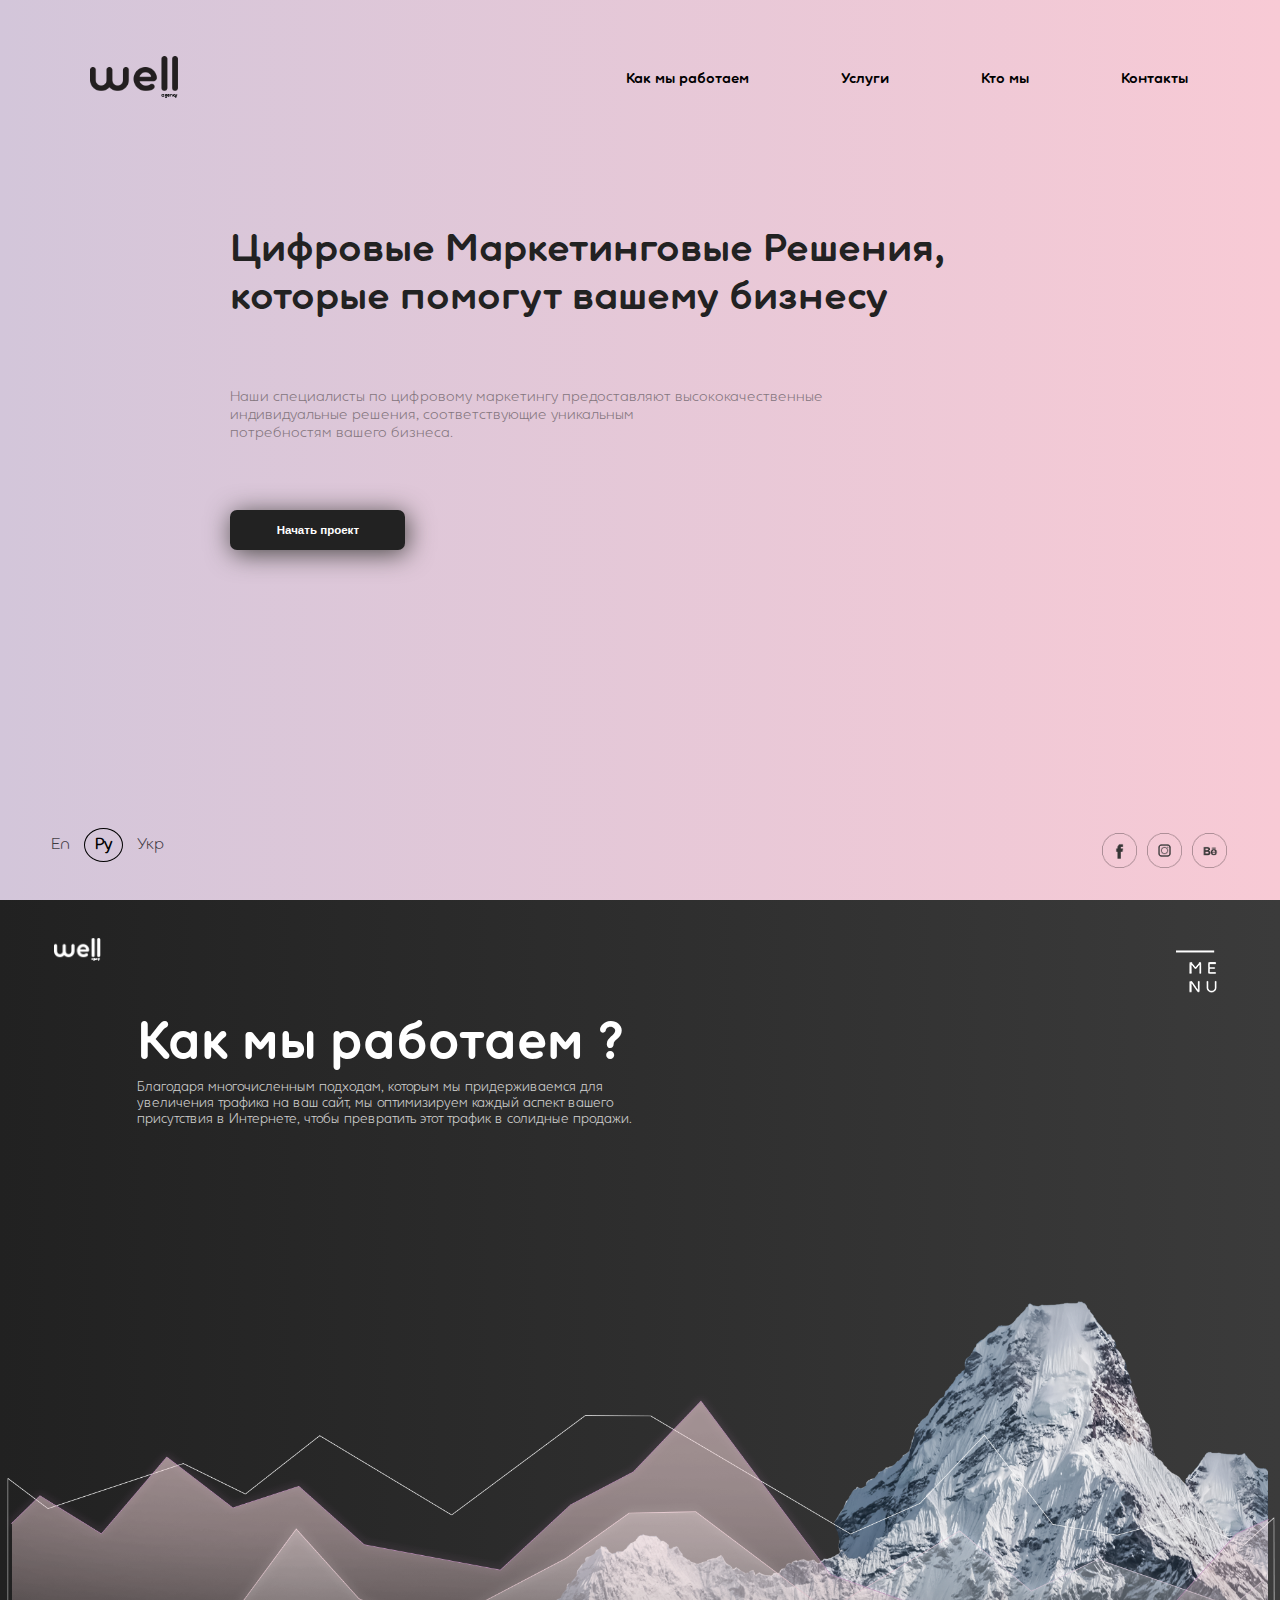
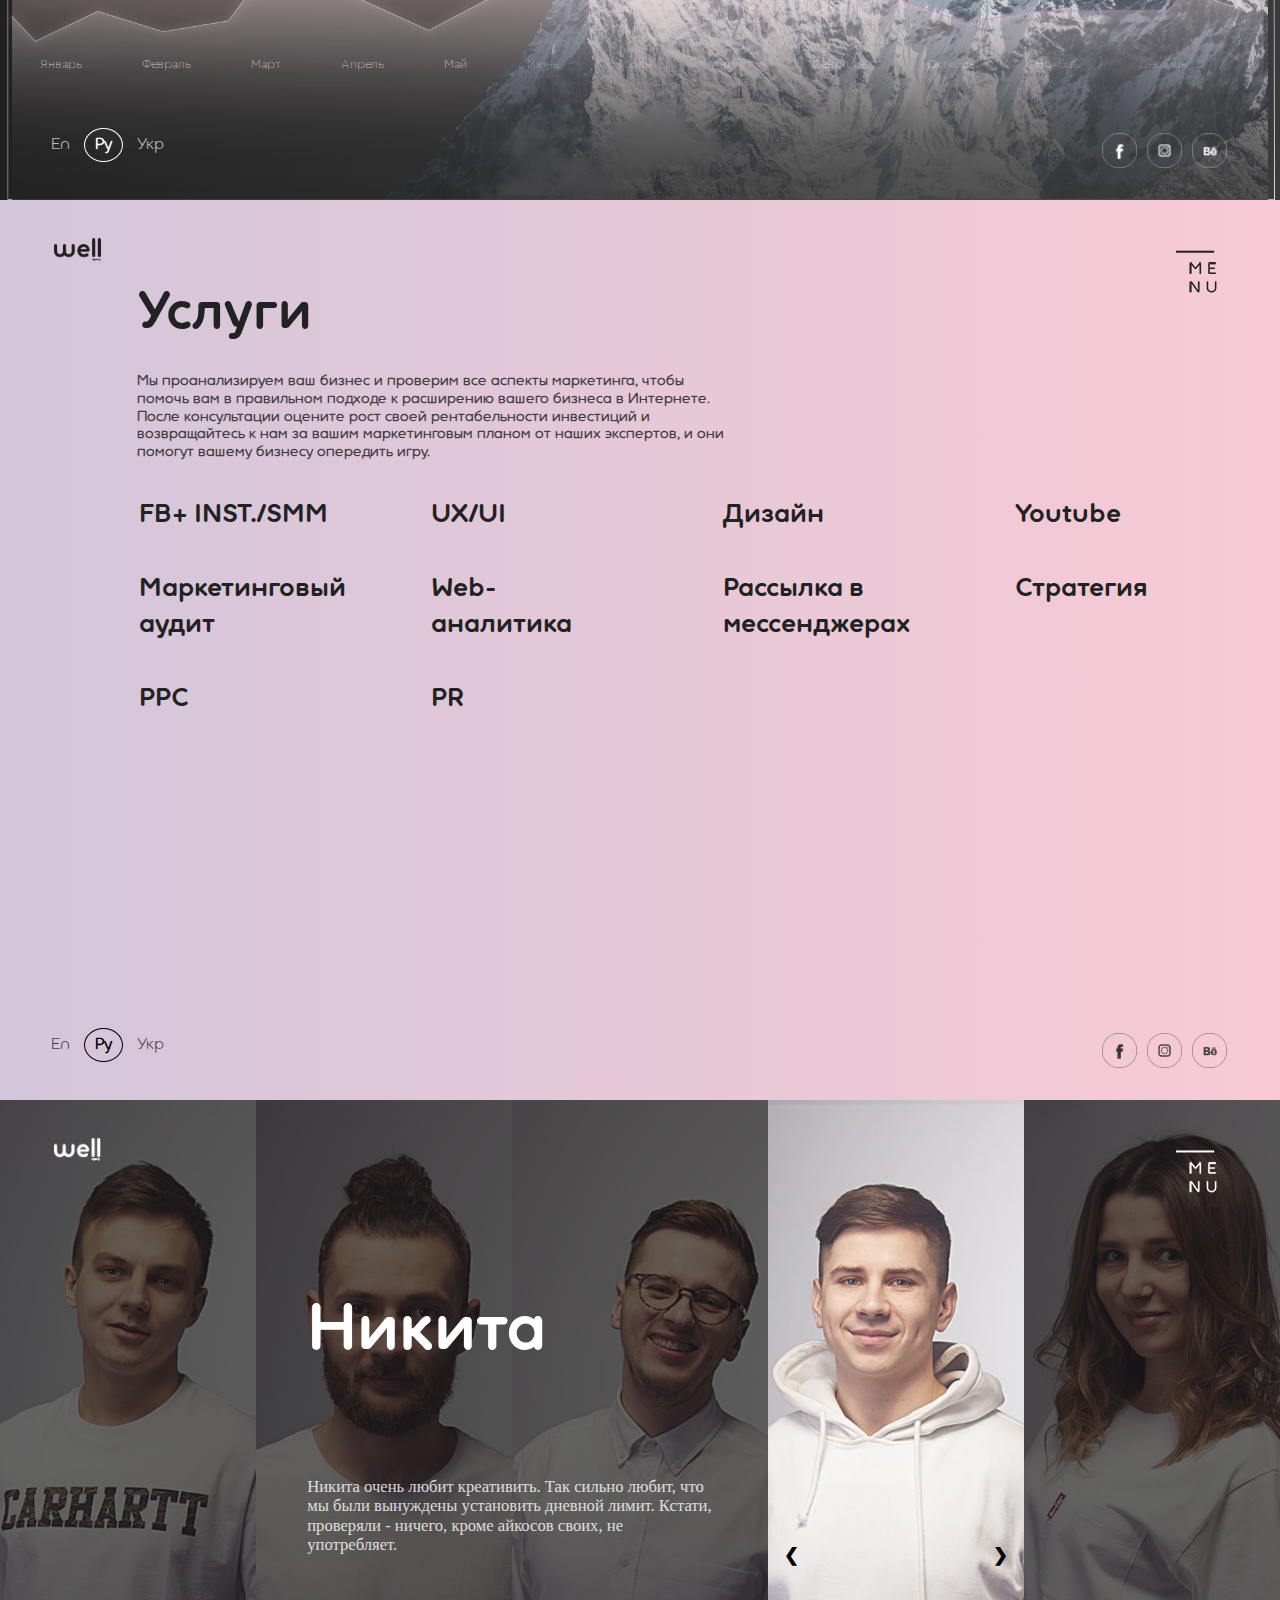
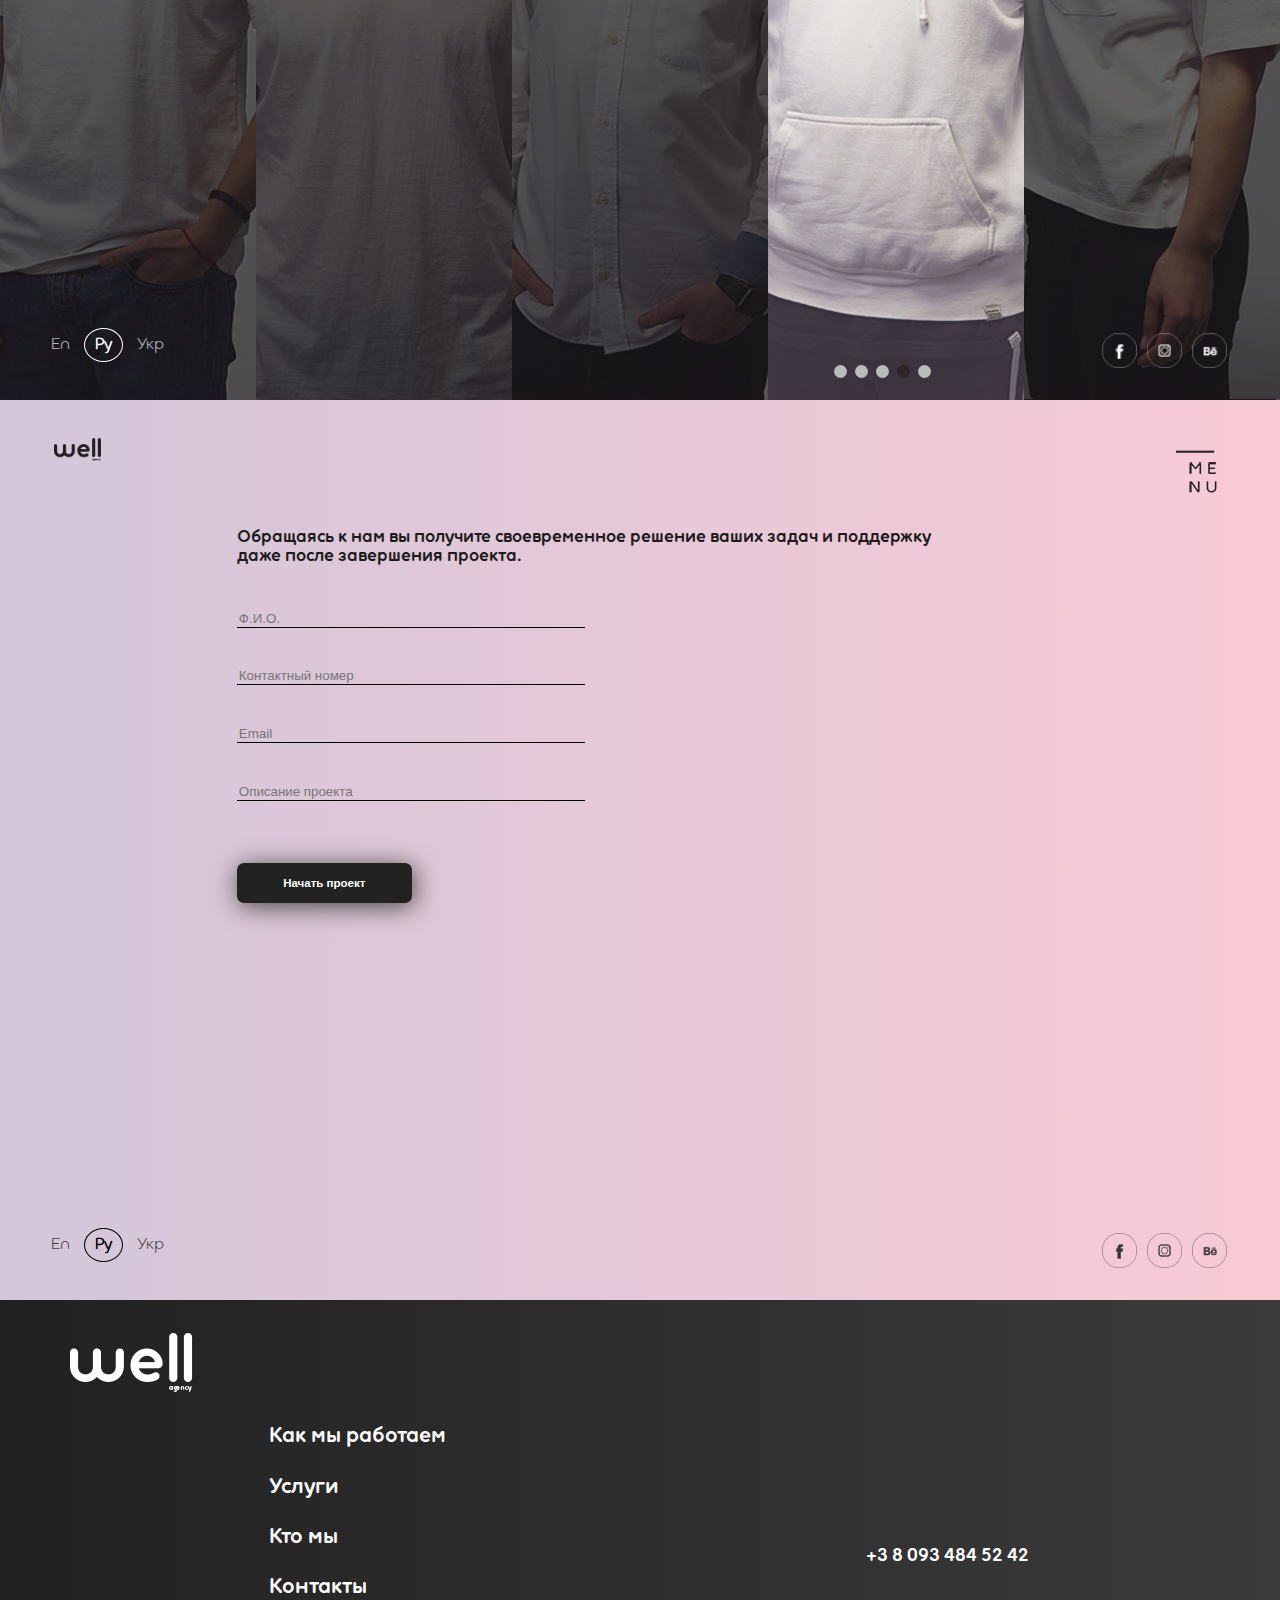
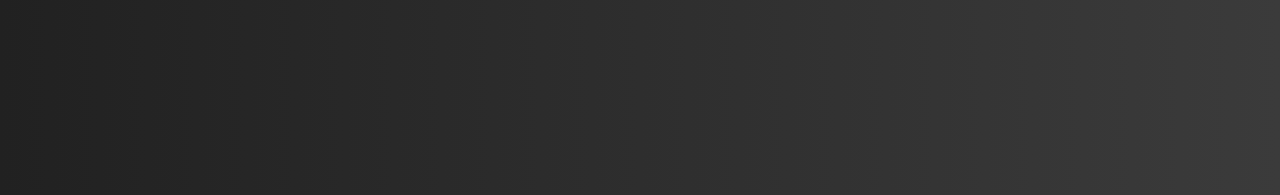
==== index.html @ 847a55a5 "mob version 480 px is done" ====
<!DOCTYPE html>
<html lang="en" dir="ltr">
  <head>
      
    <script src="https://ajax.googleapis.com/ajax/libs/jquery/3.3.1/jquery.min.js"></script>
    <meta name="viewport" content="minimal-ui, width=device-width, initial-scale=1.0, maximum-scale=1.0, user-scalable=no">
    <!-- <meta name="viewport" content="width=device-width,initial-scale=1.0"> -->
    <!-- <link rel="stylesheet" href="test.css" media=""> -->
    <link rel="stylesheet" href="styles/UltimaPro-Bold.otf">
    <link rel="stylesheet" href="style.css">
    <link rel="stylesheet" href="dist/css/swiper.css">
    <link rel="stylesheet" href="dist/css/swiper.min.css">
    <meta charset="utf-8">
    <title></title>
  </head>
  <body>
    <div id="Page_1">
      <header>
        <img class="logo" src="files/WellAgencyLogo.png" alt="">
        <img class="menu_icon" src="files/Page3/Menu_icon.png" alt="">
        <div class="menu">
          <ul>
            <li id="menu_contacts"><a href="#Page_5">Контакты</a></li>
            <li id="menu_whoWe"><a href="#Page_4">Кто мы</a></li>
            <li id="menu_services"><a href="#Page_3">Услуги</a></li>
            <li id="menu_howWeWork"><a href="#Page_2">Как мы работаем</a></li>
          </ul>
        </div>
      </header>
      <article class="landing_text">
        <!-- <img src="files/WellBackground.png" alt=""> -->
        <h1>Цифровые Маркетинговые Решения, которые помогут вашему бизнесу</h1>
        <p>
          Наши специалисты по цифровому маркетингу предоставляют
        высококачественные индивидуальные решения, соответствующие
        уникальным <br>потребностям вашего бизнеса.
        </p>
      <button class="startProject" type="button" name="startProject">Начать проект</button>
      </article>
      <div class="languages">
        <div id="choose_lang"></div>
        <span class="language" id="english">En</span>
        <span class="language" id="russian">Ру</span>
        <span class="language" id="ukrainian">Укр</span>
      </div>
      <div class="social_media">
        <a href="https://www.facebook.com/WellAgency-310455106209892/?modal=admin_todo_tour" target="_blank"><img id="facebook" src="files/facebook.png" alt=""></a>
        <a href="https://www.instagram.com/well.agnc/" target="_blank"><img id="instagram" src="files/instagram.png" alt=""></a>
        <a href="https://twitter.com/wellagency2?lang=ru" target="_blank"><img id="be" src="files/be.png" alt=""></a>        
      </div>
      <!-- <img class="Background" src="files/WellBackground1.png" alt=""> -->
      <img id="mob-bg" src="files/everest.png" alt="">
    </div>


    <div id="Page_2">
      <div class="">
        <img class="logo" src="files/Page2/WellAgencyLogoWhite.png" alt="">
        <img class="menu_icon" src="files/Page2/Menu_icon.png" alt="">
      </div>
      <article class="HowWeWork">
        <h1>Как мы работаем ?</h1>
        <p>
          Благодаря многочисленным подходам, которым мы придерживаемся для
          увеличения трафика на ваш сайт, мы оптимизируем каждый аспект
          вашего присутствия в Интернете, чтобы  превратить этот трафик в
          солидные продажи.
        </p>
      </article>
      <ul id="month">
        <li><a href="#">Январь</a></li>
        <li><a href="#">Февраль</a></li>
        <li><a href="#">Март</a></li>
        <li><a href="#">Апрель</a></li>
        <li><a href="#">Май</a></li>
        <li><a href="#">Июнь</a></li>
        <li><a href="#">Июль</a></li>
        <li><a href="#">Август</a></li>
        <li><a href="#">Сентябрь</a></li>
        <li><a href="#">Октябрь</a></li>
        <li><a href="#">Ноябрь</a></li>
        <li><a href="#">Декабрь</a></li>
      </ul>
      <div class="languages">
        <div id="choose_lang"></div>
        <span class="language" id="english">En</span>
        <span class="language" id="russian">Ру</span>
        <span class="language" id="ukrainian">Укр</span>
      </div>
      <div class="social_media">
          <a href="https://www.facebook.com/WellAgency-310455106209892/?modal=admin_todo_tour" target="_blank"><img id="facebook" src="files/Page2/facebookWhite.png" alt=""></a>
          <a href="https://www.instagram.com/well.agnc/" target="_blank"><img id="instagram" src="files/Page2/instagramWhite.png" alt=""></a>
          <a href="https://twitter.com/wellagency2?lang=ru" target="_blank"><img id="be" src="files/Page2/beWhite.png" alt=""></a>        
      </div>
      <img id="bg-second-page" src="files/Page2/Wawe1.png" alt="">
      <div id="mob-bg-second-page">
        <img id="mob-bg-second-page-1" src="files/Page2/graphicWave.png" alt="">
        <img id="mob-bg-second-page-2" src="files/Page2/waveWOgraphic.png" alt="">
      </div>
    </div>


    <div id="Page_3">
      <div class="imags">
        <img class="logo" src="files/WellAgencyLogo.png" alt="">
        <img class="menu_icon" src="files/Page3/Menu_icon.png" alt="">
      </div>
      <article class="service">
        <h1>Услуги</h1>
        <p>
          Мы проанализируем ваш бизнес и проверим все аспекты маркетинга,
          чтобы помочь вам в правильном подходе к расширению вашего бизнеса
          в Интернете. После консультации оцените рост своей рентабельности
          инвестиций и возвращайтесь к нам за вашим маркетинговым планом от
          наших экспертов, и они помогут вашему бизнесу опередить игру.
        </p>
      </article>
      <div class="service_item">
        <ul>
          <li><a href="#">FB+ INST./SMM</a></li>
          <li><a href="#">UX/UI</a></li>
          <li><a href="#">Дизайн</a></li>
          <li><a href="#">Youtube</a></li>
          <li><a href="#">Маркетинговый аудит</a></li>
          <li><a href="#">Web-аналитика</a></li>
          <li><a href="#">Рассылка в мессенджерах</a></li>
          <li><a href="#">Стратегия</a></li>
          <li><a href="#">PPC</a></li>
          <li><a href="#">PR</a></li>
        </ul>
      </div>

      <!-- Slider main container -->
<div class="swiper-container">
    <!-- Additional required wrapper -->
    <div class="swiper-wrapper">
        <!-- Slides -->
        <!-- <h1>Услуги</h1> -->
        <div class="swiper-slide">
          <p>
            Мы проанализируем ваш бизнес и проверим все аспекты маркетинга,
            чтобы помочь вам в правильном подходе к расширению вашего бизнеса
            в Интернете. После консультации оцените рост своей рентабельности
            инвестиций и возвращайтесь к нам за вашим маркетинговым планом от
            наших экспертов, и они помогут вашему бизнесу опередить игру.
          </p>
        </div>
        <div class="swiper-slide">
            <ul class="mob-service-item">
              <li><a href="#">FB+ INST./SMM</a></li>
              <li><a href="#">UX/UI</a></li>
              <li><a href="#">Дизайн</a></li>
              <li><a href="#">Youtube</a></li>
              <li><a href="#">Маркетинговый аудит</a></li>
              <li><a href="#">Web-аналитика</a></li>
              <li><a href="#">Рассылка в мессенджерах</a></li>
              <li><a href="#">Стратегия</a></li>
              <li><a href="#">PPC</a></li>
              <li><a href="#">PR</a></li>
            </ul>
        </div>
        
    </div>
   

    <!-- If we need navigation buttons -->
    <div class="swiper-button-prev"></div>
    <div class="swiper-button-next"></div>

    <!-- If we need scrollbar -->
    <!-- <div class="swiper-scrollbar"></div> -->
     <!-- If we need pagination -->
     <!-- <div class="swiper-pagination"></div> -->
  </div>
  
      <div class="languages">
        <div id="choose_lang"></div>
        <span class="language" id="english">En</span>
        <span class="language" id="russian">Ру</span>
        <span class="language" id="ukrainian">Укр</span>
      </div>
      <div class="social_media">
        <a href="https://www.facebook.com/WellAgency-310455106209892/?modal=admin_todo_tour" target="_blank"><img id="facebook" src="files/facebook.png" alt=""></a>
        <a href="https://www.instagram.com/well.agnc/" target="_blank"><img id="instagram" src="files/instagram.png" alt=""></a>
        <a href="https://twitter.com/wellagency2?lang=ru" target="_blank"><img id="be" src="files/be.png" alt=""></a>        
      </div>
    </div>


    <div id="Page_4">

      <img class="logo" src="files/Page2/WellAgencyLogoWhite.png" alt="">
      <img class="menu_icon" src="files/Page2/Menu_icon.png" alt="">

    <section class="fr-trust-wrapper">
      <div class="images">
          <img src="files/Page4/1.jpg" alt="1" id = "pics" class="fr-trust-element">
          <img src="files/Page4/2.jpg" alt="2" class="fr-trust-element">
          <img src="files/Page4/3.jpg" alt="3" class="fr-trust-element">
          <img src="files/Page4/4.jpg" alt="4" class="fr-trust-element">
          <img src="files/Page4/5.jpg" alt="5" class="fr-trust-element">
          <img src="files/Page4/1.jpg" alt="6" class="fr-trust-element">
          <img src="files/Page4/2.jpg" alt="7" class="fr-trust-element">
          <img src="files/Page4/3.jpg" alt="8" class="fr-trust-element">
          <img src="files/Page4/4.jpg" alt="9" class="fr-trust-element">
          <img src="files/Page4/5.jpg" alt="10" class="fr-trust-element">
          <img src="files/Page4/1.jpg" alt="11" class="fr-trust-element">
          <img src="files/Page4/2.jpg" alt="12" class="fr-trust-element">
          <img src="files/Page4/3.jpg" alt="13" class="fr-trust-element">
          <img src="files/Page4/4.jpg" alt="14" class="fr-trust-element">
          <img src="files/Page4/5.jpg" alt="15" class="fr-trust-element">
          <img src="files/Page4/1.jpg" alt="16" class="fr-trust-element">
          <img src="files/Page4/2.jpg" alt="17" class="fr-trust-element">
          <img src="files/Page4/3.jpg" alt="18" class="fr-trust-element">
          <img src="files/Page4/4.jpg" alt="19" class="fr-trust-element">
          <img src="files/Page4/5.jpg" alt="20" class="fr-trust-element">
      </div>   
    </section>

      <div class="slideshow-container">
        <div class="mySlides fade">
          <img src="files/Page4/1.jpg" alt="">
          <h1 id="employee-name">Кирилл</h1>
          <p id="employee-info">
            Страшно не любит, когда каждый второй
            рассказывает о своей ЦА следующими словами
            «Мой клиент – мужчины, с доходом выше среднего».
          </p>
        </div>

        <div class="mySlides fade">
          <img src="files/Page4/2.jpg" alt="">
          <h1 id="employee-name">Николай</h1>
          <p id="employee-info">
            Ооочень не любит, когда кто-то просит
            заколхозить дизайн. Но нам уже даже интересно,
            появится ли такой проект, где просто придется
            добавить щепотку колхоза. Что он будет делать?
          </p>
        </div>

        <div class="mySlides fade">
          <img src="files/Page4/3.jpg" alt="">
          <h1 id="employee-name">Алексей</h1>
          <p id="employee-info">
            Всегда верит, что перевыполнит KPI по проектам. И всегда
            перевыполняет! <br>Вообще любит все анализировать и мерять, меряет
            у нас и вам все померяет
          </p>
        </div>

        <div class="mySlides fade">
          <img src="files/Page4/4.jpg" alt="">
          <h1 id="employee-name">Никита</h1>
          <p id="employee-info">
            Никита очень любит креативить. Так сильно любит, что
            мы были вынуждены  установить дневной лимит. Кстати,
            проверяли -  ничего, кроме айкосов своих, не употребляет.
          </p>
        </div>

        <div class="mySlides fade">
          <img src="files/Page4/5.jpg" alt="">
          <h1 id="employee-name">Оксана</h1>
          <p id="employee-info">
            Вообще эти тексты на сайт доверили мне.
            Поэтому я просто расскажу о своем главном принципе
            в стратегии: не дай бог уйти в креатив ради креатива.
          </p>
        </div>
        <a class="prev" onclick="plusSlides(-1)">&#10094;</a>
        <a class="next" onclick="plusSlides(1)">&#10095;</a>
      </div>
      <br>
      <div class="indicators">
        <span class="dot" onclick="currentSlide(0)"></span>
        <span class="dot" onclick="currentSlide(1)"></span>
        <span class="dot" onclick="currentSlide(2)"></span>
        <span class="dot" onclick="currentSlide(3)"></span>
        <span class="dot" onclick="currentSlide(4)"></span>
      </div>
      
      <div class="languages">
        <div id="choose_lang"></div>
        <span class="language" id="english">En</span>
        <span class="language" id="russian">Ру</span>
        <span class="language" id="ukrainian">Укр</span>
      </div>
      <div class="social_media">
        <a href="https://www.facebook.com/WellAgency-310455106209892/?modal=admin_todo_tour" target="_blank"><img id="facebook" src="files/Page2/facebookWhite.png" alt=""></a>
        <a href="https://www.instagram.com/well.agnc/" target="_blank"><img id="instagram" src="files/Page2/instagramWhite.png" alt=""></a>
        <a href="https://twitter.com/wellagency2?lang=ru" target="_blank"><img id="be" src="files/Page2/beWhite.png" alt=""></a>        
      </div>
    </div>


    <div id="Page_5">
    <div class="imags">
      <img class="logo" src="files/WellAgencyLogo.png" alt="">
      <img class="menu_icon" src="files/Page3/Menu_icon.png" alt="">
    </div>
      <form class="registration" action="index.html" method="post">
        <p>
          Обращаясь к нам вы получите своевременное решение ваших задач
          и поддержку даже после завершения проекта.
        </p>
        <div class="registration_fields">
          <input type="text" name="" value="" placeholder="Ф.И.О.">
          <input type="text" name="" value="" placeholder="Контактный номер">
          <input type="text" name="" value="" placeholder="Email">
          <input type="text" name="" value="" placeholder="Описание проекта">
          <div id="projectDescription">
            <span>Описание проекта</span>
            <textarea name="Text1" cols="40" rows="5"></textarea>
          </div>
        </div>
        <button class="startProject" type="button" name="button">Начать проект</button>
      </form>
      <div class="languages">
        <div id="choose_lang"></div>
        <span class="language" id="english">En</span>
        <span class="language" id="russian">Ру</span>
        <span class="language" id="ukrainian">Укр</span>
      </div>
      <div class="social_media">
        <a href="https://www.facebook.com/WellAgency-310455106209892/?modal=admin_todo_tour" target="_blank"><img id="facebook" src="files/facebook.png" alt=""></a>
        <a href="https://www.instagram.com/well.agnc/" target="_blank"><img id="instagram" src="files/instagram.png" alt=""></a>
        <a href="https://twitter.com/wellagency2?lang=ru" target="_blank"><img id="be" src="files/be.png" alt=""></a>        
      </div>
    </div>

    <footer>
      <img src="files/footerLogo.png" alt="">
      <ul>
        <li><a href="#Page_2">Как мы работаем</a></li>
        <li><a href="#Page_3">Услуги</a></li>
        <li><a href="#Page_4">Кто мы</a></li>
        <li><a href="#Page_5">Контакты</a></li>
      </ul>
      <div class="contacts">
        <!-- <p id="email">proagency@gmail.com</p> -->
        <p id="phone">+3 8 093 484 52 42 </p>
      </div>
    </footer>

    <div id="menu_page">
      <div class="close">
        <span>&#x2716;</span>
        <span>Закрыть</span>
      </div>
      <div class="menu_form">
        <h1>Меню</h1>
        <ul>
          <li><a href="#Page_2" onclick="closeMenu()">Как мы работаем</a></li>
          <li><a href="#Page_3" onclick="closeMenu()">Услуги</a></li>
          <li><a href="#Page_4" onclick="closeMenu()">Кто мы</a></li>
          <li><a href="#Page_5" onclick="closeMenu()">Контакты</a></li>
        </ul>
        <button class="startProject" type="button" name="button">Начать проект</button>
      </div>
    </div>

    <div id="mob-menu-page">
        <img class="logo" src="files/WellAgencyLogo.png" alt="">
     
        <div class="close">
          <span>&#x2716;</span>
          <span>Закрыть</span>
        </div>
        <div class="menu_form">
          <h1>Меню</h1>
          <ul>
            <li><a href="#Page_2" onclick="closeMenu()">Как мы работаем</a></li>
            <li><a href="#Page_3" onclick="closeMenu()">Услуги</a></li>
            <li><a href="#Page_4" onclick="closeMenu()">Кто мы</a></li>
            <li><a href="#Page_5" onclick="closeMenu()">Контакты</a></li>
          </ul>
          <div class="social_media">
            <a href="https://www.facebook.com/WellAgency-310455106209892/?modal=admin_todo_tour" target="_blank"><img id="facebook" src="files/facebook.png" alt=""></a>
            <a href="https://www.instagram.com/well.agnc/" target="_blank"><img id="instagram" src="files/instagram.png" alt=""></a>
            <a href="https://twitter.com/wellagency2?lang=ru" target="_blank"><img id="be" src="files/be.png" alt=""></a>        
          </div>
          <button class="startProject" type="button" name="button">Начать проект</button>
        </div>
      </div>
    <script src="dist/js/swiper.min.js"></script>
    <script src="dist/js/swiper.js"></script>
    <script src="app.js" type="text/javascript"></script>
    <script src="functionality.js"></script>
    <script>
      var mySwiper = new Swiper ('.swiper-container', {
    // Optional parameters
    direction: 'vertical',
    loop: true,

    // If we need pagination
    pagination: {
      el: '.swiper-pagination',
    },

    // Navigation arrows
    navigation: {
      nextEl: '.swiper-button-next',
      prevEl: '.swiper-button-prev',
    },

    // And if we need scrollbar
    scrollbar: {
      el: '.swiper-scrollbar',
    },
  })
    </script>
  </body>
</html>
---- style.css ----
html{
  height: 100%;
  padding: 0;
  margin: 0;
}
body{
  height: 100%;
  padding: 0;
  margin: 0;
}

@font-face {
font-family: 'Cera Pro Thin';
src: url('styles/CeraPro-Thin.ttf') format('truetype');
font-weight: normal;
font-style: normal;
}

@font-face {
    font-family: UltimaPro;
    src: url("styles/UltimaPro-Bold.otf") format("opentype");
}

@font-face {
    font-family: UltimaProLt;
    src: url("styles/UltimaProLt.ttf") format("opentype");
}


/******Beginning Page 1******/
#Page_1{
  position: relative;
  width: 100%;
  height: 100%;
  background: linear-gradient(to right, #d3c6da, #f8cad5);
}

.social_media a{
  display: block;
  width: 35px;
  height: 35px;
  margin-left: 4%;
  z-index: 11;
}

header{
  width: 100%;
  height: 100px;
}

#Page_1 .menu_icon{
  display: none;
}

#Page_1 .logo{
  float: left;
  margin: 4.4% 0 0 7%;
  width: 88px;
  height: 42px;
}

.menu{
  width: 75%;
  float: right;
}

.menu ul{
  list-style: none;
}

.menu a{
  text-decoration: none;
  color: black;
}

.menu li{
  float: right;
  /* font-size: 14.67px; */
  font-size: 1.1vw;
  font-family: "UltimaPro";
  color: rgb( 34, 34, 34 );
  text-align: center;
  margin: 6% 10% 0px 0px;
}

.landing_text {
  width: 81.5%;
  height: 20vh;
  clear: both;
  margin: 10% 0px 0px 18%;
}

.landing_text img{
  opacity: 0.8;
}

.landing_text h1{
  width: 70%;
  opacity: 1;
  /* font-size: 41px; */
  font-size: 3vw;
  font-family: "UltimaPro";
  color: rgb( 34, 34, 34 );
  font-weight: bold;
  height: 75%;
}

.landing_text p{
  color: #83757d;
  /* font-size: 16.5px; */
  font-size: 1.1vw;
  opacity: 1;
  font-family: "UltimaProLt";
  width: 59%;
  height: 25%;
}

.startProject{
  margin-top: 6%;
  height: 40px;
  width: 175px;
  border: none;
  border-radius: 7px;
  /* font-size: 11px; */
  font-size: 0.9vw;
  font-weight: 700;
  color: white;
  background-color: rgb( 34, 34, 34 );
  box-shadow: 2px 3.464px 26px 0px rgb( 72, 70, 68 );
}

.languages{
  position: absolute;
  height: 11px;
  float: left;
  margin: 0 0 0 4%;
  bottom: 6%;
}

.language{
  font-family: "UltimaProLt";
  width: 88px;
  height: 11px;
  margin-right: 10px;
}

 #russian{
  border-width: 0.682px;
  border-style: solid;
  border-radius: 50%;
  padding: 8px 10px;
  font-weight: 800;
}

#english, #ukrainian{
  opacity: 0.7;
}

.social_media{
  display: flex;
  flex-direction: row;
  justify-content: center;
  width: 250px;
  position: absolute;
  bottom: 4%;
  float: right;
  height: 31px;
  /* margin: 0 4% 0 0; */
  right: 0;
}

/* .social_media img{
  border-width: 0.682px;
  border-style: solid;
  border-radius: 50%;
  padding: 0px;
} */

img{
  margin-left: 12%;
}

.social_media img{
  width: 35px;
}

.Background {
  position: absolute;
  left: 170px;
  top: 130px;
  width: 1030px;
}

#mob-bg{
  display: none;
}


/******End Page 1******/


/******Beginning Page 2******/
#Page_2{
  position: relative;
  background:
    /* url('files/Page2/Wawe1.png') no-repeat 0px 0px, */
    linear-gradient(to right, #212121, #3b3b3b);
  /* background-size: cover; */
  width: 100%;
  height: 100%;
}

#bg-second-page{
  position: absolute;
  bottom: 0;
  left: 0;
  margin: 0;
  padding: 0;
  width: 100%;
  z-index: 0;
}

.logo{
  width: 3.7%;
  height: auto;
  margin: 3% 0 0 4.2%;
}

#Page_2 article{
  margin: 5% 0 0 10.7%;
}

#Page_2 h1{
  /* font-size: 53.868px; */
  position: relative;
  font-size: 4vw;
  font-family: "UltimaPro";
  color: rgb( 255, 255, 255 );
  font-weight: bold;
  line-height: 0.668;
  text-align: left;
  margin: 0;
}

#Page_2 p{
  width: 47.4%;
  margin-top: 1.5%;
  /* font-size: 14px; */
  font-size: 1vw;
  font-family: "UltimaProLt";
  color: rgb( 255, 255, 255 );
  line-height: 1.25;
  text-align: left;
  opacity: 0.8;
}

.menu_icon{
  position:absolute;
  clear: both;
  margin-left: 0;
  right: 4.9%;
  top: 5.5%;
  float: right;
  cursor: pointer;
  z-index: 11;
}

#month{
    width: 96%;
    display: flex;
    flex-direction: row;
    list-style: none;
    position: absolute;
    bottom: 12%;
    /* margin: 20% 0 0 0; */
}

#month li{
  margin-right: 4.9%;

}

#month li a{
  text-decoration: none;
  /* font-size: 14px; */
  font-size: 1vw;
  font-family: "Cera Pro Thin";
  color: rgb( 255, 255, 255 );
  line-height: 1.8;
  text-align: center;
  opacity: 0.7;
}

#Page_2 .language, #Page_4 .language{
  color: white;
}

#Page_2 #russian, #Page_4 #russian{
  border-color: white;
}

#mob-bg-second-page{
  display: none;
}
/******End Page 2******/


/******Beginning Page 3******/
#Page_3{
  position: relative;
  background: linear-gradient(to right, #d3c6da, #f8cad5);
  width: 100%;
  height: 100%;
}

#Page_3 .swiper-container{
  display: none;
}

#Page_3 article{
  margin: 0 0 0 10.7%;
  position: relative;
  color: black;
}

#Page_3 h1{
  /* font-size: 53.868px; */
  font-size: 4vw;
  font-family: "UltimaPro";
  color: rgb( 34, 34, 34 );
  font-weight: bold;
  line-height: 0.668;
  text-align: left;
  margin: 3% 0 1.7% 0;
}

#Page_3 p{
  width: 52%;
  margin-top: 3.5%;
  /* font-size: 14px; */
  font-size: 1.1vw;
  font-family: "UltimaProLt";
  color: rgb( 28, 28, 28 );
  font-weight: 700;
  line-height: 1.25;
  text-align: left;
  opacity: 0.8;
  margin-bottom: 0;
}

#Page_3 .service_item, .mob-service-item{
  height: 45%;
  margin-left: 3.7%;
}

#Page_3 .service_item ul, #Page_3 .mob-service-item {
  display: flex;
  flex: row;
  flex-wrap: wrap;
  list-style: none;
  padding-left: 0;
  margin: 0;
}

#Page_3 .service_item li,
#Page_3 .mob-service-item li{
  width: 16.3%;
  margin-top: 3%;
  margin-left: 7.4%;
}

#Page_3 .service_item a,
.mob-service-item a{
  /* font-size: 29px; */
  font-size: 2vw;
  font-family: "UltimaPro";
  color: rgb( 34, 34, 34 );
  font-weight: bold;
  line-height: 1.429;
  text-align: left;
  text-decoration: none;
}

/******End Page 3******/

/******Beginning Page 4******/
#Page_4{
  position: relative;
  width: 100%;
  height: 100%;
}

.Page_4 .logo, .Page .menu_icon{
  position: absolute;
  z-index: 10;
}

section:after {
content: '';
position: absolute;
top: 0;
right: 0;
bottom: 0;
left: 0;
background: 
      repeating-linear-gradient(to right,
      black 0,
      black 60%,
      transparent 60%,
      transparent 80%);
opacity: .6; 
}


.images {
  position: relative;
  /* left:-100%; */
  display: flex;
  flex-direction: row;
  flex-wrap: nowrap;
  width: 100%;
  height: 100%;
  /* animation: roll 25s steps(5,end) infinite; */
  font-size: 0;
  
}
.images img{
  /* width: 20%; */
  object-fit: cover;
  height: 100%;
}
section {
  position: absolute; 
  top: 0;
  bottom: 0;
  width: 100%;
  height: 100%;
  overflow: hidden; 
  z-index: -11;
}

@keyframes roll{
  from{
    left: 0;
  }
  to{
    left: -100%;
  }
}
/* @keyframes roll {
  from {
    transform: translateX(0);
  }
  to {
    transform: translateX(-100%);
  }
} */

.fr-trust-element{
  width: 20%;
  height: auto;
  margin: 0;
  padding: 0;
}

.slideshow-container{
  position: absolute;
  top: 0;
  height: 100%;
  width: 20%;
  left: 60%;
}

.mySlides{
  height: 100%;
  display: none;
}


.mySlides img{
  display: none;
  margin: auto;
  width: auto;
  height: 100%;
}

.prev, .next{
  position: absolute;
  cursor: pointer;
  top: 50%;
  width: auto;
  margin-top: -22px;
  /* color: white;
   */
  color: black;
  padding: 16px;
  font-weight: bold;
  font-size: 18px;
  transition: 0.6s ease;
  border-radius: 0 3px 3px 0;
}

.next{
  right: 0;
  border-radius: 3px 0 0 3px;
}

.next:hover, .prev:hover{
  background-color: rgba(0, 0, 0, 0.8);
  color:white;
}


.indicators{
  position: absolute;
  bottom: 2%;
  left: 65%;
}

.dot{
    cursor: pointer;
    height: 13px;
    width: 13px;
    margin: 0 2px;
    background-color: #bbb;
    border-radius: 50%;
    display: inline-block;
    transition: background-color 0.6s ease;
}

.active, dot:hover{
  /* background-color: #717171;
   */
   background-color: rgb(46, 38, 38);
}

.fade{
  -webkit-animation-name: fade;
  -webkit-animation-duration: 1.5s;
  animation-name: fade;
  animation-duration: 1.5s;
}

@-webkit-keyframes fade{
  from{opacity:0.4}
  to{opacity:1}
}

@keyframes fade {
  from{opacity:0.4}
  to{opacity:1}
}

#employee-name {
  position: absolute;
  top: 20%;
  left: -180%;

  /* font-size: 70px; */
  font-size: 5vw;
  font-family: "UltimaPro";
  color: rgb( 255, 255, 255 );
  font-weight: bold;
  line-height: 0.338;
  text-align: left;
}


#employee-info {
  position: absolute;
  top: 40%;
  left: -180%;

  width: 160%;
  /* font-size: 21px; */
  font-size: 1.3vw;
  font-family: "CeraPRO";
  color: rgb( 255, 255, 255 );
  line-height: 1.174;
  text-align: left;
  opacity: 0.8;
}
/******End Page 4******/

/******Beginning Page 5******/
#Page_5{
  position: relative;
  background: linear-gradient(to right, #d3c6da, #f8cad5);
  width: 100%;
  height: 100%;
}

.registration{
  margin: 5% 0 0 18.5%;
}

.registration p{
  width: 70%;
  /* font-size: 15.5px; */
  font-size: 1.3vw;
  font-family: "UltimaPro";
  color: rgb( 28, 28, 28 );
  font-weight: bold;
  line-height: 1.174;
  text-align: left;
  margin-bottom: 4%;
}

.registration_fields input{
  width: 33%;
  display: block;
  margin-top: 3.8%;
  background-color: transparent;
  border: none;
  border-bottom: 1px solid black;
}

#projectDescription{
  display: none;
}

/******End Page 5******/


/******Beginning Footer******/
footer{
  position: relative;
  width: 100%;
  /* height: 55vh; */
  height: 55%;
  background: linear-gradient(to right, #212121, #3b3b3b);
}

footer img{
  margin: 2.6% 0 0 5.5%;
}

footer ul{
  list-style: none;
}

footer ul li a{
  text-decoration: none;
  /* font-size: 20.324px; */
  font-size: 1.6vw;
  font-family: "UltimaPro";
  color: rgb( 255, 255, 255 );
  line-height: 2.46;
  text-align: center;
  margin: 0 0 0 18.5%;
}

footer .contacts{
  position: relative; 
  width: 15%;
  bottom: 20%;
  float: right;
  right: 18.5%;
}

#email, #phone {
  /* font-size: 17.195px; */
  font-size: 1.4vw;
  font-family: "UltimaPro";
  color: white;
  font-weight: bold;
  line-height: 2.908;
  text-align: center;
  margin: 0;
}
/******End Footer******/

/******Beginning Menu pop-up******/
#mob-menu-page{
  display: none;
}

#menu_page{
  display: none;
  position: absolute;
  top: 100%;
  /* bottom: 0; */
  height: 100%;
  width: 30%;
  background: linear-gradient(to right, #d3c6da, #f8cad5);
  float: right;
  right: 4%;
  opacity: 1;
  z-index: 20;
}

.close{
  position: absolute;
  right: 5%;
  width: 30%;
  top: 5%;
  /* font-size: 13px; */
  font-size: 1vw;
  font-family: "UltimaPro";
  color: rgb( 34, 34, 34 );
  cursor: pointer;
}

.close span{
  margin-right: 20%;
}

.menu_form{
  /* margin-left: -5%; */
  display: flex;
  flex-direction: column;
  justify-content: center;
  align-items: center;
}

.menu_form h1{
  /* font-size: 53.868px; */
  font-size: 4vw;
  font-family: "UltimaPro";
  color: rgb( 34, 34, 34 );
  font-weight: bold;
  margin-bottom: 10%;
  margin-top: 25%;
}

.menu_form ul{
  list-style: none;
  display: flex;
  flex-direction: column;
  justify-content: center;
  align-items: center;
  padding: 0;
}

.menu_form li{
  display:inline-block;
  margin-bottom: 30%;
}

.menu_form a{
  /* font-size: 12px; */
  font-size: 1vw;
  font-family: "UltimaPro";
  color: rgb( 34, 34, 34 );
  
  text-decoration: none;
}

.startProject{
  right: 40%;
}
/******End Menu pop-up******/

/******media queries******/

@media screen and (max-width: 767px) and (min-width: 481px){
  
}


@media screen and (max-width: 480px){
  #Page_1 .menu, .social_media, .language,
  #month{
    display: none;
  }

  #Page_1 article{
    height: 70%;
  }

  #mob-bg{
    display: block;
    position: absolute;
    bottom: 0;
    height: 80%;
    opacity: 0.3;
    margin-left: 25%;
    margin-bottom: -10%;
  }
  
  #Page_1 .logo{
    margin-top: 10%;
  }

  .logo{
    margin-top: 10%;
    width: 88px;
    height: 42px;
  }

  .landing_text h1{
    width: 90%;
    height: 40%;
    line-height: 150%;
    font-size: 6vw;
    margin-bottom: 10%;
    margin-top: 10%;
  }

  .landing_text p{
    width: 80%;
    height: 25%;
    font-size: 3vw;
    margin-top: 0;
    margin-bottom: 10%;
    color: black;
  }

  .startProject{
    height: 10%;
    width: 60%;
    border-radius: 7px;
    font-size: 2.5vw;
  }

  #Page_1 .menu_icon{
    display: block;
  }

  #Page_2 article{
    height: 40%;
    margin-top: 15%;
  }

  #bg-second-page{
    display: none;
  }

  #mob-bg-second-page{
    display: block;
  }

  #Page_1, #Page_2{
    overflow: hidden;
  }

  #mob-bg-second-page-2{
    position: absolute;
    bottom: 0;
    opacity: 0.2;
    height: 70%;
    left: -105%;
  }

  #mob-bg-second-page-1{
    position: absolute;
    height: 40%;
    bottom: 0;
    width: 100%;
    left: -12%;
  }


  #Page_2 h1{
    font-size: 10vw;
    width: 80%; 
    height: 40%;
    line-height: 120%; 
    margin-bottom: 7%; 
  }
  
  #Page_2 p, #Page_3 p{
    width: 80%;
    height: 60%;
    font-size: 3.5vw;
    line-height: 150%;
    font-weight: 600;
    opacity: 1;
  }

  #Page_3 article{
    height: 20%;
    margin-top: 0%;
    margin-bottom: 0%;
  }

  #Page_3 h1{
    font-size: 10vw;
    width: 80%; 
    height: 40%;
    line-height: 120%; 
    padding-top: 15%;
    padding-bottom: 20%;
  }

  #Page_3 .service_item, #Page_3 .service p{
    display: none;
  }
 
  #Page_3 .mob-service{
    margin-top: 15%;
  }


  #Page_3 .swiper-container{
    display: block;
  }
  .swiper-container {
    width: 100%;
    height: 55%;
  }
  #Page_3 .mob-service-item{
    height: 100%;
    margin: 0 14%;
  }
  
  #Page_3 .mob-service-item li{
    width: 35%;
    margin-top: 5%;
    margin-left: 0;
    margin-right: 0;
  }

  #Page_3 .mob-service-item li:nth-child(2n+1){
    margin-right: 30%;
  }
  
  #Page_3 .mob-service-item a{
    font-size: 4vw;
  }

  #Page_3 .swiper-slide p{
    width: 60%;
    height: 70%;
    margin: 15% auto;
    font-size: 3.7vw;
  }

  #Page_4 .fr-trust-wrapper, section:after,
  .social_media, .languages{
    display: none;
  }

  #Page_4 .mySlides, #Page_4 .mySlides img{
    display: block;
  }

  #Page_4 .mySlides h1{
    display: block;
  }

  #employee-name{
    height: 10%;
    top: 65%;
    left: 15%;
    font-size: 9vw;
    color: black;
  }

  #employee-info{
    top: 73%;
    width: 75%;
    height: 15%;
    color: black;
    left: 15%;
    font-size: 4vw;
    font-weight: 800;
    line-height: 100%;
  }

  .slideshow-container{
    width: 100%;
    left: 0%;
    /* z-index: -1; */
  }

  .mySlides{
    width: 100%;
  }
  .mySlides h1, .mySlides p{
    z-index: 10;
    margin: 0;
    padding: 0;
  }

  .mySlides img{
    position: absolute;
    width: 100%;
    object-fit: cover;
    background-position: center center;
    z-index: -25;
  }

  .indicators{
    bottom: 3%;
    right: 20%;
    left: 20%;
    width: 60%;
    display: flex;
    flex-direction: row;
    justify-content: space-around;
  }

  .dot{
    background-color: white;
  }

  .active, dot:hover{
    /* background-color: #717171;
     */
     background-color: rgb(46, 38, 38);
  }

  #Page_4 .logo{
    position: absolute;
    z-index: 25;
  }

  /* .dot{
    margin: 0 5%;
  } */

  .registration{
    height: 70%;
    margin: 10% 0 0 18.5%;
  }
  
  .registration p{
    height: 20%;
    width: 80%;
    font-size: 4vw;
    line-height: 150%;
    margin-bottom: 5%;
  }

  .registration_fields{
    height: 50%;
  }
  
  .registration_fields input{
    width: 90%;
    height: 8%;
    font-size: 3vw;
    margin-top: 7%;
    border-bottom: 1px solid black;
  }

  #Page_5 .startProject{
    margin-top: 10%;  
    height: 10%;
    font-size: 3.5vw;
  }

  .registration_fields input:nth-child(4){
    display: none;
  }
  
  #projectDescription{
    height: 45%;
    display: block;
    margin-top: 7%;
  }

  #projectDescription span{
    font-size: 3vw;
    opacity: 0.7;
    height: 10%;
  }

  #projectDescription textarea{
    height: 70%;
    margin-top: 2%;
    width: 90%;
    background-color: transparent;
    border: 1px solid black;
    border-radius: 8px;
  }

  footer{
    display: none;
  }

  #menu_page{
    display: none;
  }

  #mob-menu-page{
    position: absolute;
    height: 100%;
    width: 100%;
    right: 0;
    left: 0;
    background: linear-gradient(to right, #d3c6da, #f8cad5);
    z-index: 20;
  }

  #mob-menu-page .menu_form{
    height: 80%;
  }

  #mob-menu-page .social_media{
    width: 100%;
    display: flex;
    position: relative;
    flex-direction: row;
    align-content: space-around;
    margin-left: 3%;
    margin-bottom: 5%;
    height: 15%;
  }

  #mob-menu-page .social_media{
    width: 80%;
    clear: both;
    display: flex;
    flex-direction: row;
    justify-content: space-around;
    margin: 0 15%;
  }

  #mob-menu-page .social_media a{
    width: 20%;
    height: 75%;
    margin-left: 0;
    /* margin-right: 5%; */
  }

  #mob-menu-page .social_media img{
    width: 100%;
    height: 100%;
    padding: 0;
    margin: 0;
  }

  .logo{
    margin-left: 7%;
  }

  .close{
    right: 1%;
    top: 8.5%;
    width: 30%;
    font-size: 3vw;
  }
  
  .menu_form h1{
    height: 10%;
    font-size: 7vw;
    margin-bottom: 7%;
    margin-top: 10%;
    font-weight: 900;
  }
  
  .menu_form ul{
    height: 35%;
    margin-bottom: 15%;
    clear: both;
  }
  
  .menu_form li{
    height: 20%;
    margin-bottom: 15%;
  }
  
  .menu_form a{
    font-size: 4vw;
    font-weight: 100;
    opacity: 0.8;
  }

  .menu_form .startProject{
    margin-top: 0;
    font-size: 3.5vw;
  }

 
  
}


/* @media only screen and (min-width: 480px) {
  Здесь стили более разумных, но все еще мобильных устройств. Android, iPhone  и так далее. 
  }
   
@media only screen and (min-width: 768px) {
  Планшеты в режиме portrait.
  }
   
@media only screen and (min-width: 992px) {
  Планшеты в режиме landscape, нетбуки, ноутбуки, десктоп.
  }
   
@media only screen and (min-width: 1382px) {
   Десктоп с большими разрешениями, телевизоры.

Landscape phones and down
@media (max-width: 480px) { ... }

 Landscape phone to portrait tablet 
@media (max-width: 767px) { ... }

 Portrait tablet to landscape and desktop 
@media (min-width: 768px) and (max-width: 979px) { ... }

 Large desktop 
@media (min-width: 1200px) { ... }

   } */
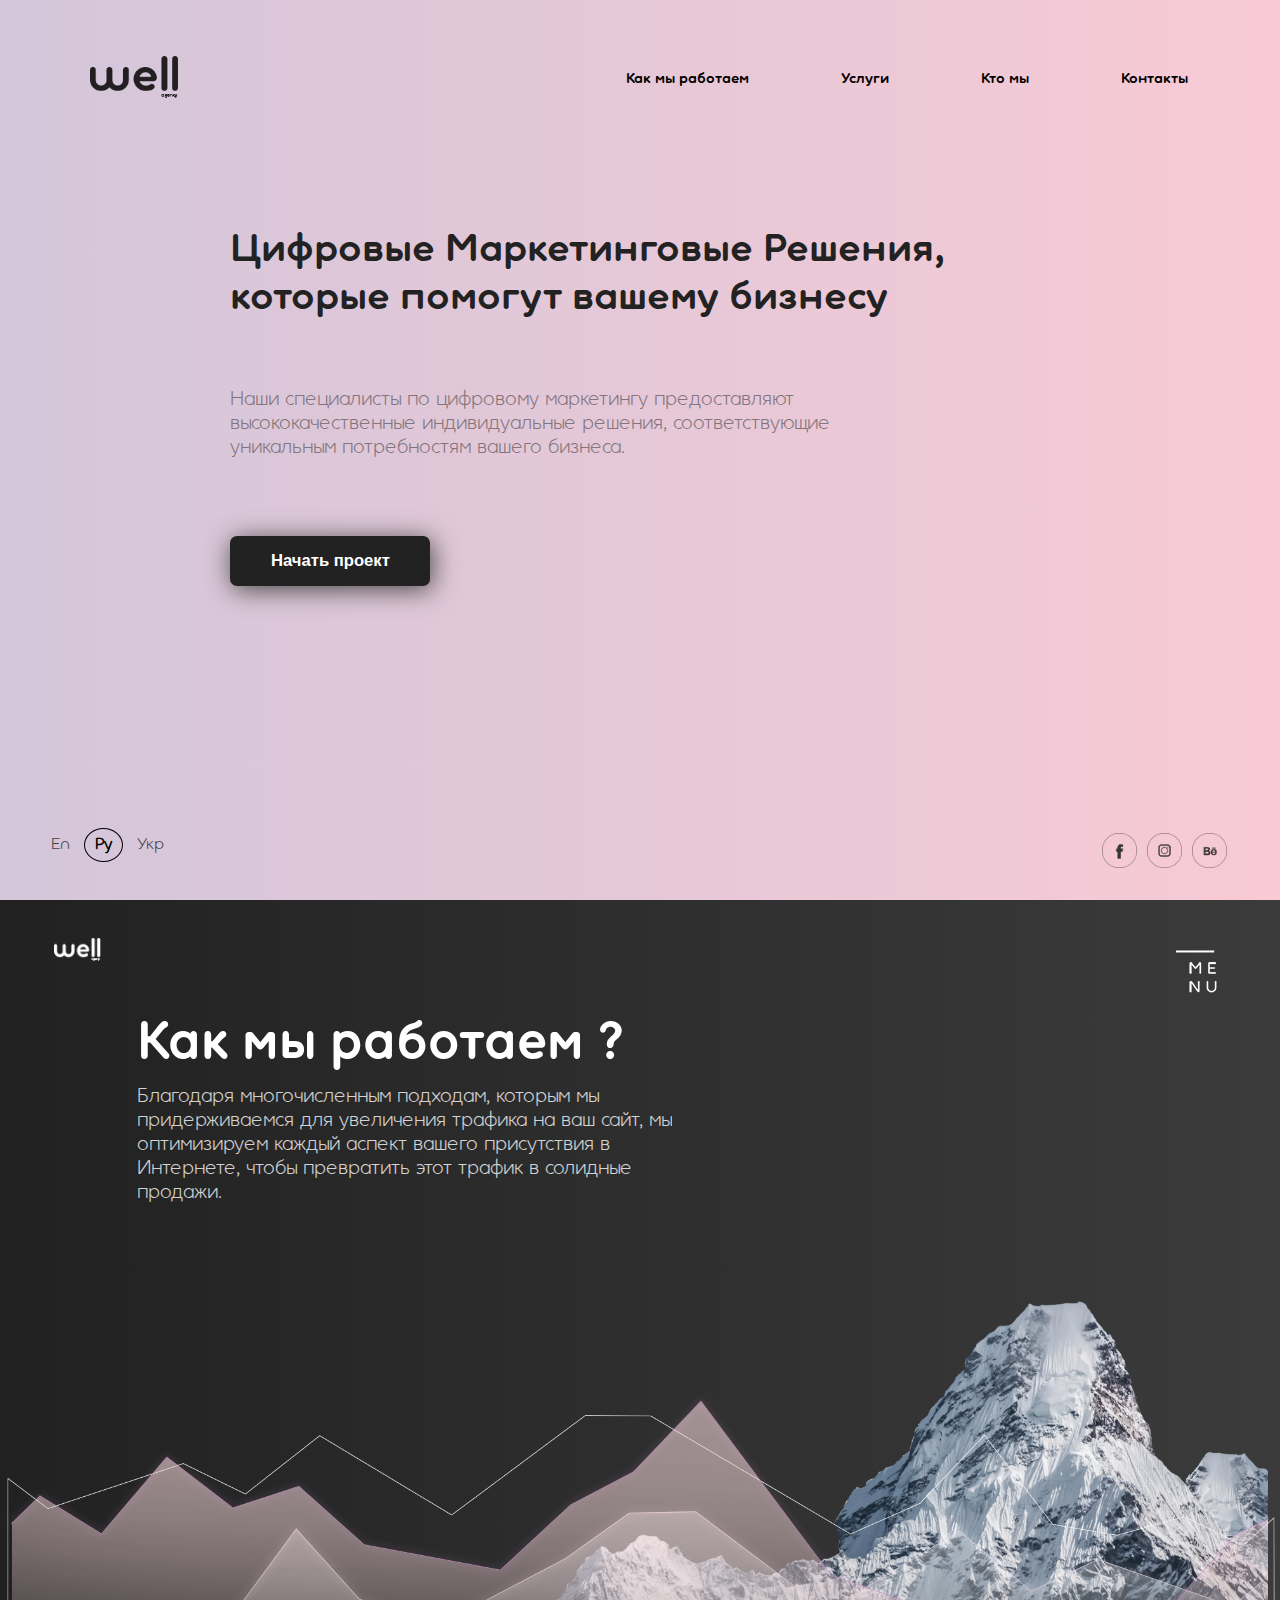
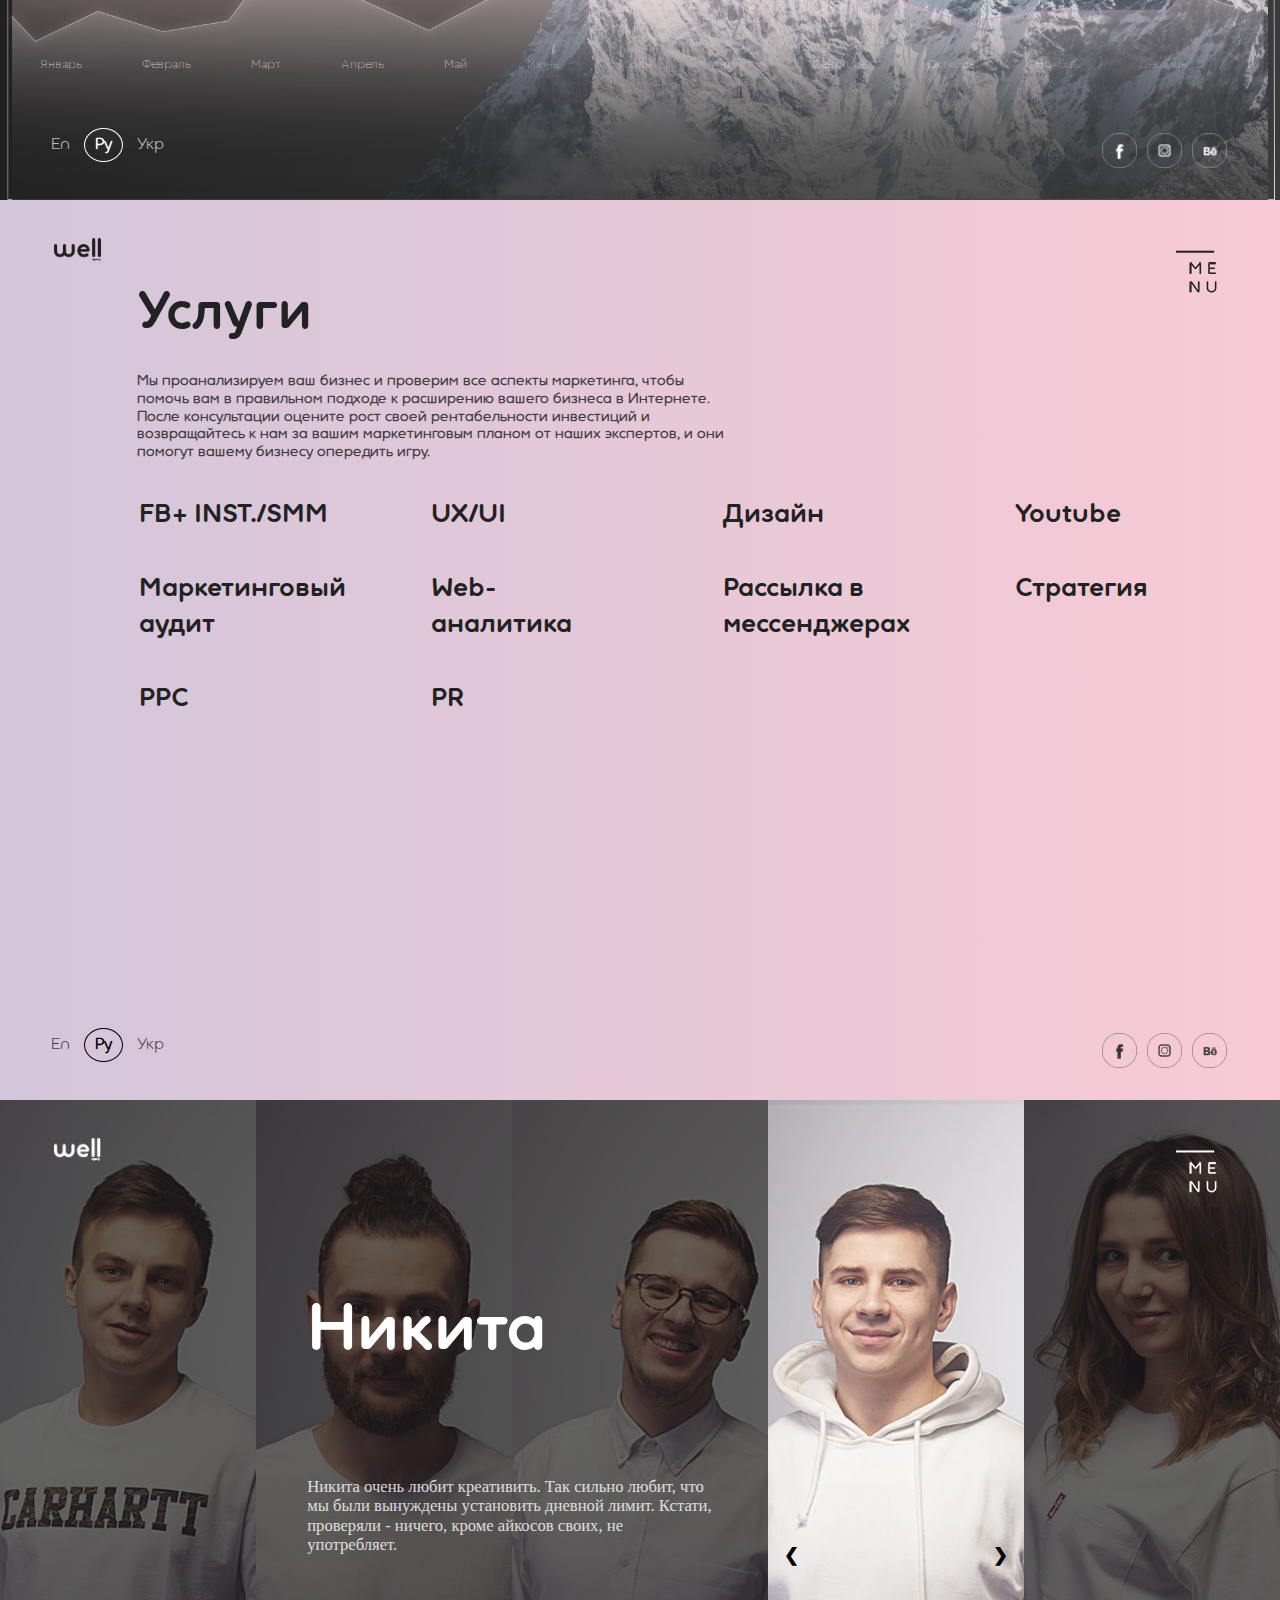
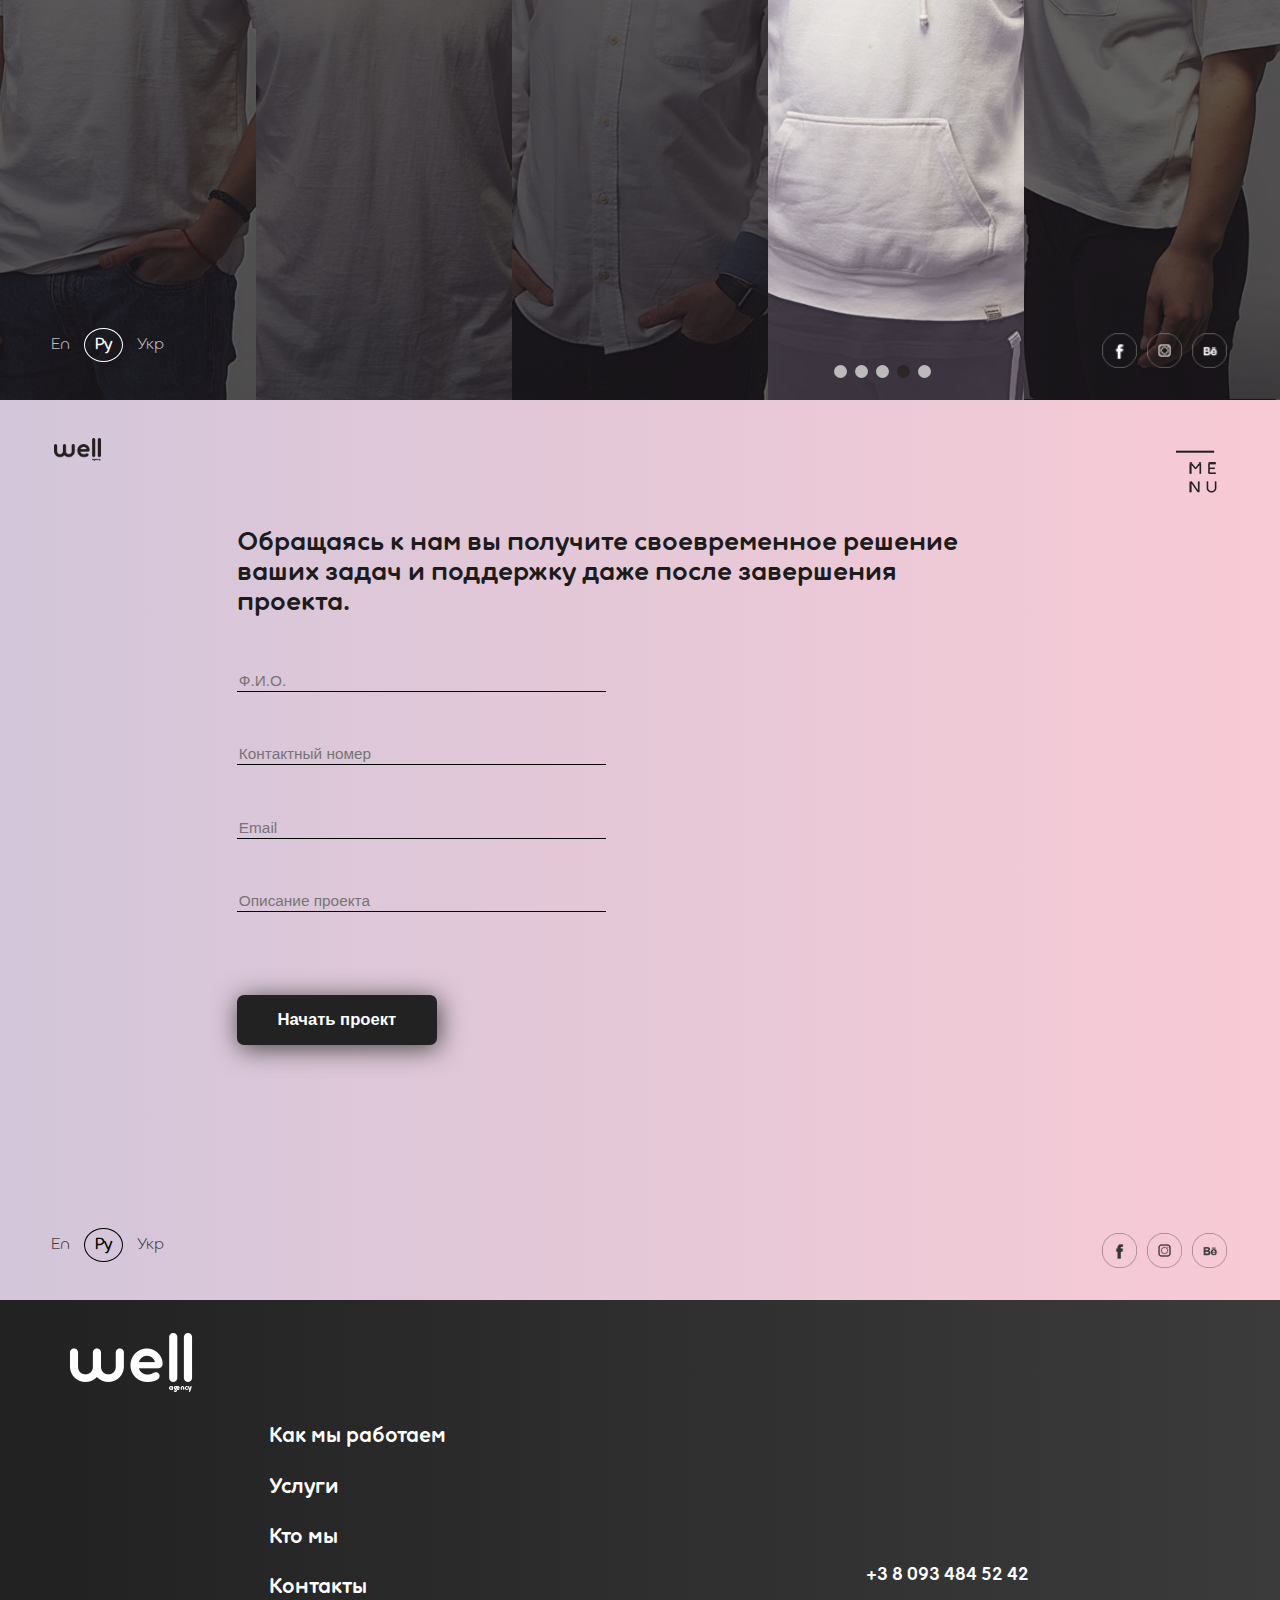
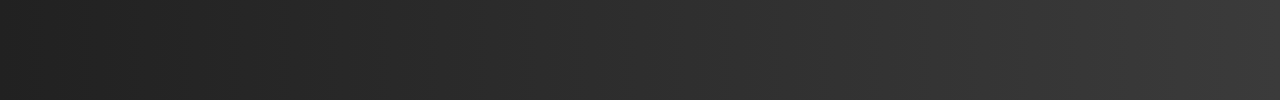
==== commit 53af3119: "adaptive design max-height 480px landscape" ====
--- a/index.html
+++ b/index.html
@@ -33,7 +33,7 @@
         <p>
           Наши специалисты по цифровому маркетингу предоставляют
         высококачественные индивидуальные решения, соответствующие
-        уникальным <br>потребностям вашего бизнеса.
+        уникальным потребностям вашего бизнеса.
         </p>
       <button class="startProject" type="button" name="startProject">Начать проект</button>
       </article>
@@ -219,7 +219,7 @@
 
       <div class="slideshow-container">
         <div class="mySlides fade">
-          <img src="files/Page4/1.jpg" alt="">
+          <img src="files/mob-version/1.jpg" alt="">
           <h1 id="employee-name">Кирилл</h1>
           <p id="employee-info">
             Страшно не любит, когда каждый второй
@@ -229,7 +229,7 @@
         </div>
 
         <div class="mySlides fade">
-          <img src="files/Page4/2.jpg" alt="">
+          <img src="files/mob-version/2.jpg" alt="">
           <h1 id="employee-name">Николай</h1>
           <p id="employee-info">
             Ооочень не любит, когда кто-то просит
@@ -240,7 +240,7 @@
         </div>
 
         <div class="mySlides fade">
-          <img src="files/Page4/3.jpg" alt="">
+          <img src="files/mob-version/3.jpg" alt="">
           <h1 id="employee-name">Алексей</h1>
           <p id="employee-info">
             Всегда верит, что перевыполнит KPI по проектам. И всегда
@@ -250,7 +250,7 @@
         </div>
 
         <div class="mySlides fade">
-          <img src="files/Page4/4.jpg" alt="">
+          <img src="files/mob-version/4.jpg" alt="">
           <h1 id="employee-name">Никита</h1>
           <p id="employee-info">
             Никита очень любит креативить. Так сильно любит, что
@@ -260,7 +260,7 @@
         </div>
 
         <div class="mySlides fade">
-          <img src="files/Page4/5.jpg" alt="">
+          <img src="files/mob-version/5.jpg" alt="">
           <h1 id="employee-name">Оксана</h1>
           <p id="employee-info">
             Вообще эти тексты на сайт доверили мне.
@@ -273,11 +273,11 @@
       </div>
       <br>
       <div class="indicators">
-        <span class="dot" onclick="currentSlide(0)"></span>
-        <span class="dot" onclick="currentSlide(1)"></span>
-        <span class="dot" onclick="currentSlide(2)"></span>
-        <span class="dot" onclick="currentSlide(3)"></span>
-        <span class="dot" onclick="currentSlide(4)"></span>
+        <span class="dot" onclick="currentSlide(0)"><div></div></span>
+        <span class="dot" onclick="currentSlide(1)"><div></div></span>
+        <span class="dot" onclick="currentSlide(2)"><div></div></span>
+        <span class="dot" onclick="currentSlide(3)"><div></div></span>
+        <span class="dot" onclick="currentSlide(4)"><div></div></span>
       </div>
       
       <div class="languages">
--- a/style.css
+++ b/style.css
@@ -19,6 +19,11 @@
 @font-face {
     font-family: UltimaPro;
     src: url("styles/UltimaPro-Bold.otf") format("opentype");
+}
+
+@font-face {
+  font-family: UltimaProReg;
+  src: url("styles/UltimaPro.otf") format("opentype");
 }
 
 @font-face {
@@ -628,6 +633,7 @@
   width: 100%;
   /* height: 55vh; */
   height: 55%;
+  max-height: 400px;
   background: linear-gradient(to right, #212121, #3b3b3b);
 }
 
@@ -742,7 +748,6 @@
   font-size: 1vw;
   font-family: "UltimaPro";
   color: rgb( 34, 34, 34 );
-  
   text-decoration: none;
 }
 
@@ -753,12 +758,43 @@
 
 /******media queries******/
 
-@media screen and (max-width: 767px) and (min-width: 481px){
-  
-}
-
-
-@media screen and (max-width: 480px){
+@media screen and (min-height:750px){
+  
+  .landing_text p{
+    font-size: 1.5vw;
+  }
+
+  #Page_2 p{
+    margin-top: 2%;
+    font-size: 1.5vw;
+  }
+
+  .startProject{
+    margin-top: 8%;
+    height: 50px;
+    width: 200px;
+    font-size: 1.3vw;
+  }
+  
+  .registration{
+    height: 75%;
+  }
+
+  .registration p{
+    font-size: 2vw;
+    line-height: 1.174;
+    margin-bottom: 5%;
+  }
+  
+  .registration_fields input{
+    width: 35%;
+    margin-top: 5%;
+    font-size: 1.2vw;
+  }
+
+}
+
+@media screen and (max-width: 1100px) and (orientation: portrait){
   #Page_1 .menu, .social_media, .language,
   #month{
     display: none;
@@ -774,7 +810,7 @@
     bottom: 0;
     height: 80%;
     opacity: 0.3;
-    margin-left: 25%;
+    margin-left: 35%;
     margin-bottom: -10%;
   }
   
@@ -783,9 +819,11 @@
   }
 
   .logo{
-    margin-top: 10%;
-    width: 88px;
-    height: 42px;
+    margin-top: 9%;
+    /* width: 88px;
+    height: 42px; */
+    width: 11.5%;
+    height: 4%;
   }
 
   .landing_text h1{
@@ -793,7 +831,7 @@
     height: 40%;
     line-height: 150%;
     font-size: 6vw;
-    margin-bottom: 10%;
+    margin-bottom: 25%;
     margin-top: 10%;
   }
 
@@ -802,7 +840,7 @@
     height: 25%;
     font-size: 3vw;
     margin-top: 0;
-    margin-bottom: 10%;
+    margin-bottom: 0%;
     color: black;
   }
 
@@ -819,7 +857,7 @@
 
   #Page_2 article{
     height: 40%;
-    margin-top: 15%;
+    margin-top: 10%;
   }
 
   #bg-second-page{
@@ -838,8 +876,8 @@
     position: absolute;
     bottom: 0;
     opacity: 0.2;
-    height: 70%;
-    left: -105%;
+    height: 80%;
+    left: -85%;
   }
 
   #mob-bg-second-page-1{
@@ -856,13 +894,13 @@
     width: 80%; 
     height: 40%;
     line-height: 120%; 
-    margin-bottom: 7%; 
+    margin-bottom: 15%; 
   }
   
   #Page_2 p, #Page_3 p{
     width: 80%;
     height: 60%;
-    font-size: 3.5vw;
+    font-size: 3.2vw;
     line-height: 150%;
     font-weight: 600;
     opacity: 1;
@@ -879,8 +917,8 @@
     width: 80%; 
     height: 40%;
     line-height: 120%; 
-    padding-top: 15%;
-    padding-bottom: 20%;
+    padding-top: 10%;
+    padding-bottom: 10%;
   }
 
   #Page_3 .service_item, #Page_3 .service p{
@@ -891,14 +929,15 @@
     margin-top: 15%;
   }
 
-
   #Page_3 .swiper-container{
     display: block;
   }
+
   .swiper-container {
     width: 100%;
     height: 55%;
   }
+
   #Page_3 .mob-service-item{
     height: 100%;
     margin: 0 14%;
@@ -922,8 +961,8 @@
   #Page_3 .swiper-slide p{
     width: 60%;
     height: 70%;
-    margin: 15% auto;
-    font-size: 3.7vw;
+    margin: 10% auto;
+    font-size: 3.5vw;
   }
 
   #Page_4 .fr-trust-wrapper, section:after,
@@ -941,23 +980,25 @@
 
   #employee-name{
     height: 10%;
-    top: 65%;
+    top: 63%;
     left: 15%;
     font-size: 9vw;
     color: black;
+    font-weight: bold;
   }
 
   #employee-info{
-    top: 73%;
+    font-family: "UltimaProReg", "UltimaProLt";
+    top: 69%;
     width: 75%;
     height: 15%;
     color: black;
     left: 15%;
     font-size: 4vw;
-    font-weight: 800;
+    font-weight: 700;
     line-height: 100%;
   }
-
+  
   .slideshow-container{
     width: 100%;
     left: 0%;
@@ -967,6 +1008,7 @@
   .mySlides{
     width: 100%;
   }
+
   .mySlides h1, .mySlides p{
     z-index: 10;
     margin: 0;
@@ -975,14 +1017,15 @@
 
   .mySlides img{
     position: absolute;
+    height: 100%;
     width: 100%;
-    object-fit: cover;
-    background-position: center center;
-    z-index: -25;
+    object-fit: fill;
+    z-index: -11;
+    /* opacity: 0.9; */
   }
 
   .indicators{
-    bottom: 3%;
+    bottom: 4%;
     right: 20%;
     left: 20%;
     width: 60%;
@@ -992,13 +1035,26 @@
   }
 
   .dot{
-    background-color: white;
-  }
+    all: unset;
+    color: transparent;
+    height: 20px;
+    width: 20px;
+    margin: 0 2px;
+  }
+  .dot div{
+    cursor: pointer;
+    height: 5px;
+    width: 5px;
+    margin: 7.5px;
+    background-color: black;
+    border-radius: 50%;
+    display: inline-blockж
+}
 
   .active, dot:hover{
-    /* background-color: #717171;
-     */
-     background-color: rgb(46, 38, 38);
+     border: black solid 1px;
+     border-spacing: 50px;
+     border-radius:50%;
   }
 
   #Page_4 .logo{
@@ -1006,13 +1062,9 @@
     z-index: 25;
   }
 
-  /* .dot{
-    margin: 0 5%;
-  } */
-
   .registration{
     height: 70%;
-    margin: 10% 0 0 18.5%;
+    margin: 7% 0 0 18.5%;
   }
   
   .registration p{
@@ -1020,7 +1072,8 @@
     width: 80%;
     font-size: 4vw;
     line-height: 150%;
-    margin-bottom: 5%;
+    margin-bottom: 20%;
+    margin-top: 0;
   }
 
   .registration_fields{
@@ -1036,7 +1089,7 @@
   }
 
   #Page_5 .startProject{
-    margin-top: 10%;  
+    margin-top: 15%;  
     height: 10%;
     font-size: 3.5vw;
   }
@@ -1089,28 +1142,20 @@
   }
 
   #mob-menu-page .social_media{
-    width: 100%;
-    display: flex;
     position: relative;
-    flex-direction: row;
-    align-content: space-around;
-    margin-left: 3%;
-    margin-bottom: 5%;
+    width: 55%;
     height: 15%;
-  }
-
-  #mob-menu-page .social_media{
-    width: 80%;
     clear: both;
     display: flex;
     flex-direction: row;
     justify-content: space-around;
-    margin: 0 15%;
+    margin: 10% 22.5% 0 22.5%;
   }
 
   #mob-menu-page .social_media a{
-    width: 20%;
-    height: 75%;
+    width: 75px;
+    height: 75px;
+    opacity: 1;
     margin-left: 0;
     /* margin-right: 5%; */
   }
@@ -1143,7 +1188,6 @@
   
   .menu_form ul{
     height: 35%;
-    margin-bottom: 15%;
     clear: both;
   }
   
@@ -1162,11 +1206,249 @@
     margin-top: 0;
     font-size: 3.5vw;
   }
-
+}
+
+
+/* @media screen and (max-width: 480px){ */
+@media screen and (max-width: 600px) and (orientation: portrait){
+  
+  #mob-bg{
+    margin-left: 25%;
+    margin-bottom: -10%;
+  }
+  
+  .logo{
+    margin-top: 10%;
+    /* width: 88px;
+    height: 42px; */
+    width: 18.5%;
+    height: 5%;
+  }
+
+  .landing_text h1{
+    margin-bottom: 10%;
+    margin-top: 10%;
+  }
+
+  .landing_text p{
+    margin-top: 0;
+    margin-bottom: 10%;
+  }
+
+  #Page_1 p{
+    margin-bottom: 0;
+  }
+
+  #Page_2 article{
+    margin-top: 15%;
+  }
+
+  #mob-bg-second-page-2{
+    height: 70%;
+    left: -105%;
+  }
+
+  #Page_2 h1{
+    margin-bottom: 7%; 
+  }
+  
+  #Page_2 p, #Page_3 p{
+    font-size: 3.5vw;
+  }
+
+
+  #Page_3 h1{
+    padding-top: 15%;
+    padding-bottom: 20%;
+  }
+
+  #Page_3 .swiper-slide p{
+    margin: 15% auto;
+    font-size: 3.7vw;
+  }
+  
+  #employee-name{
+    top: 67%;
+  }
+
+  #employee-info{
+    top: 72%;
+  }
+  
+
+  .mySlides img{
+    object-fit: cover;
+  }
+
+  .registration{
+    margin: 10% 0 0 18.5%;
+  }
+  
+  .registration p{
+    margin-bottom: 5%;
+  }
+
+  #Page_5 .startProject{
+    margin-top: 15%;  
+  }
+  
+  #mob-menu-page .social_media{
+    margin: 0 15%;
+  }
+
+  #mob-menu-page .social_media a{
+    width: 45px;
+    height: 45px;
+    margin-left: 0;
+    /* margin-right: 5%; */
+  }
+  
+  .menu_form ul{
+    margin-bottom: 15%;
+  }
+}
+
+
+@media screen and (max-height:480px) and (orientation:landscape){
  
-  
-}
-
+  .menu_icon{
+    margin-left: 0;
+    right: 4.9%;
+    top: 5.5%;
+    width: 4%;
+  }
+
+  .logo{
+    width: 6%;
+    height: auto;
+    margin: 3% 0 0 4.2%;
+  }
+
+  .menu li{
+    font-size: 1.4vw;
+  }
+  
+  .landing_text {
+    margin: 3% 0px 0px 18%;
+  }
+
+  .landing_text p{
+    font-size: 1.4vw;
+  }
+  
+  .startProject{
+    margin-top: 6%;
+    height: 30px;
+    width: 135px;
+    font-size: 1.2vw;
+  }
+  
+  .language{
+    margin-right: 8px;
+    font-size: 2vw;
+  }
+
+  .social_media{
+    width: 20%;
+    justify-content: flex-end;
+    margin-right: 10px;
+  }
+
+  .social_media a{
+    width: 30px;
+  }
+
+  .social_media img{
+    width: 30px;
+  }
+  
+  #Page_2 p{
+    margin-top: 2.5%;
+    font-size: 1.5vw;
+  }
+  
+  #month{
+    display: none;
+  }
+
+  #Page_3 p{
+    width: 73%;
+    margin-top: 3.5%;
+    font-size: 1.4vw;
+  }
+
+  #Page_3 .service_item li{
+    margin-top: 2.7%;
+  }
+  
+  #Page_3 .service_item a{
+    font-size: 1.8vw;
+  }
+
+  .indicators{
+    bottom: 4%;
+    left: 63%;
+  }
+
+  .dot{
+    height: 10px;
+    width: 10px;
+    margin: 0 2px;
+  }
+
+  .active, dot:hover{
+    /* background-color: #717171;
+     */
+     background-color: rgb(46, 38, 38);
+  }
+
+  #employee-info {
+    top: 35%;
+    font-size: 1.8vw;
+  }
+
+  .registration{
+    margin: 4% 0 0 18.5%;
+  }
+
+  .registration p{
+    font-size: 1.7vw;
+    margin-bottom: 4%;
+  }
+
+  .registration_fields input{
+    width: 33%;
+    
+    margin-top: 3.8%;
+    font-size: 1.5vw;
+  }
+
+  footer{
+    height: 60%;
+  }
+
+  #menu_page{
+    right: 0%;
+  }
+
+  .close{
+    width: 40%;
+    right: 0%;
+    font-size: 1.5vw;
+  }
+
+  .close span{
+    margin-right: 15%;
+  }
+
+  .menu_form a{
+    font-size: 1.5vw;
+  }
+
+  .menu_form li{
+    margin-bottom: 25%;
+  }
+}
 
 /* @media only screen and (min-width: 480px) {
   Здесь стили более разумных, но все еще мобильных устройств. Android, iPhone  и так далее. 
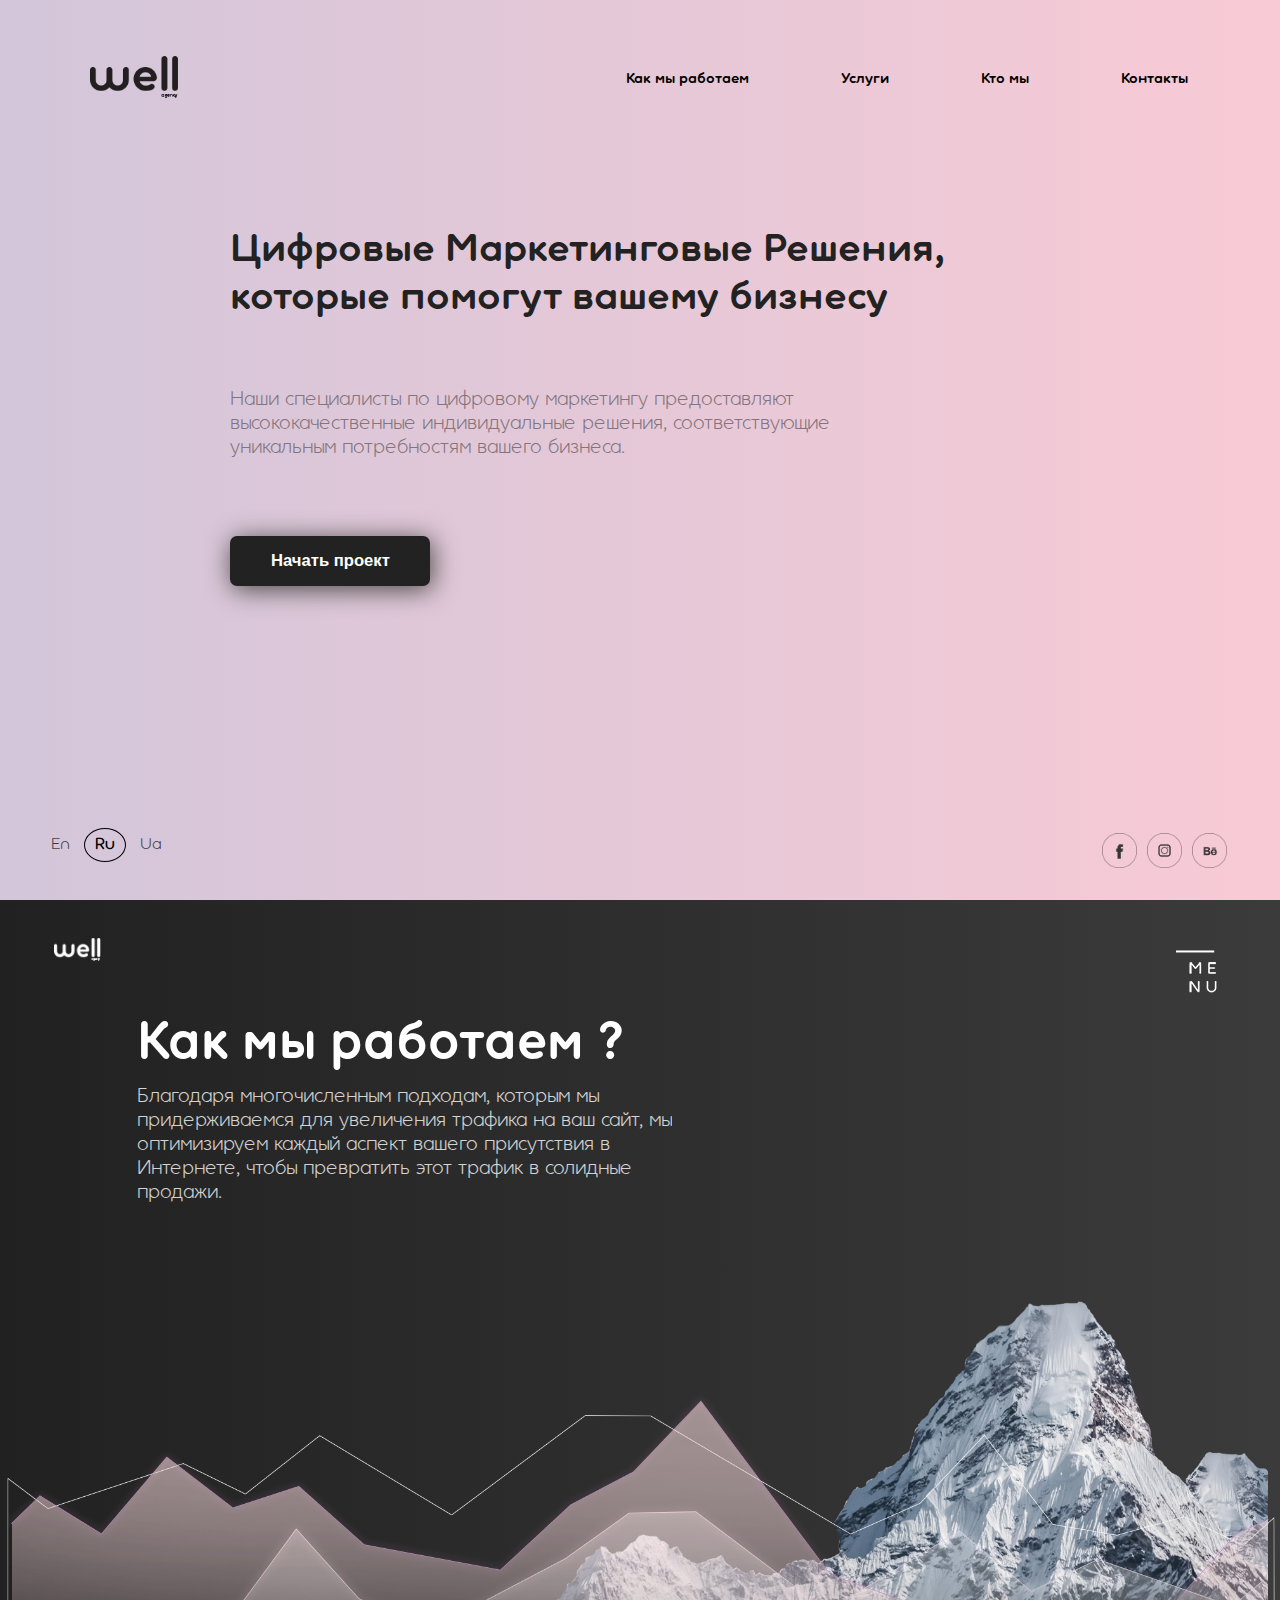
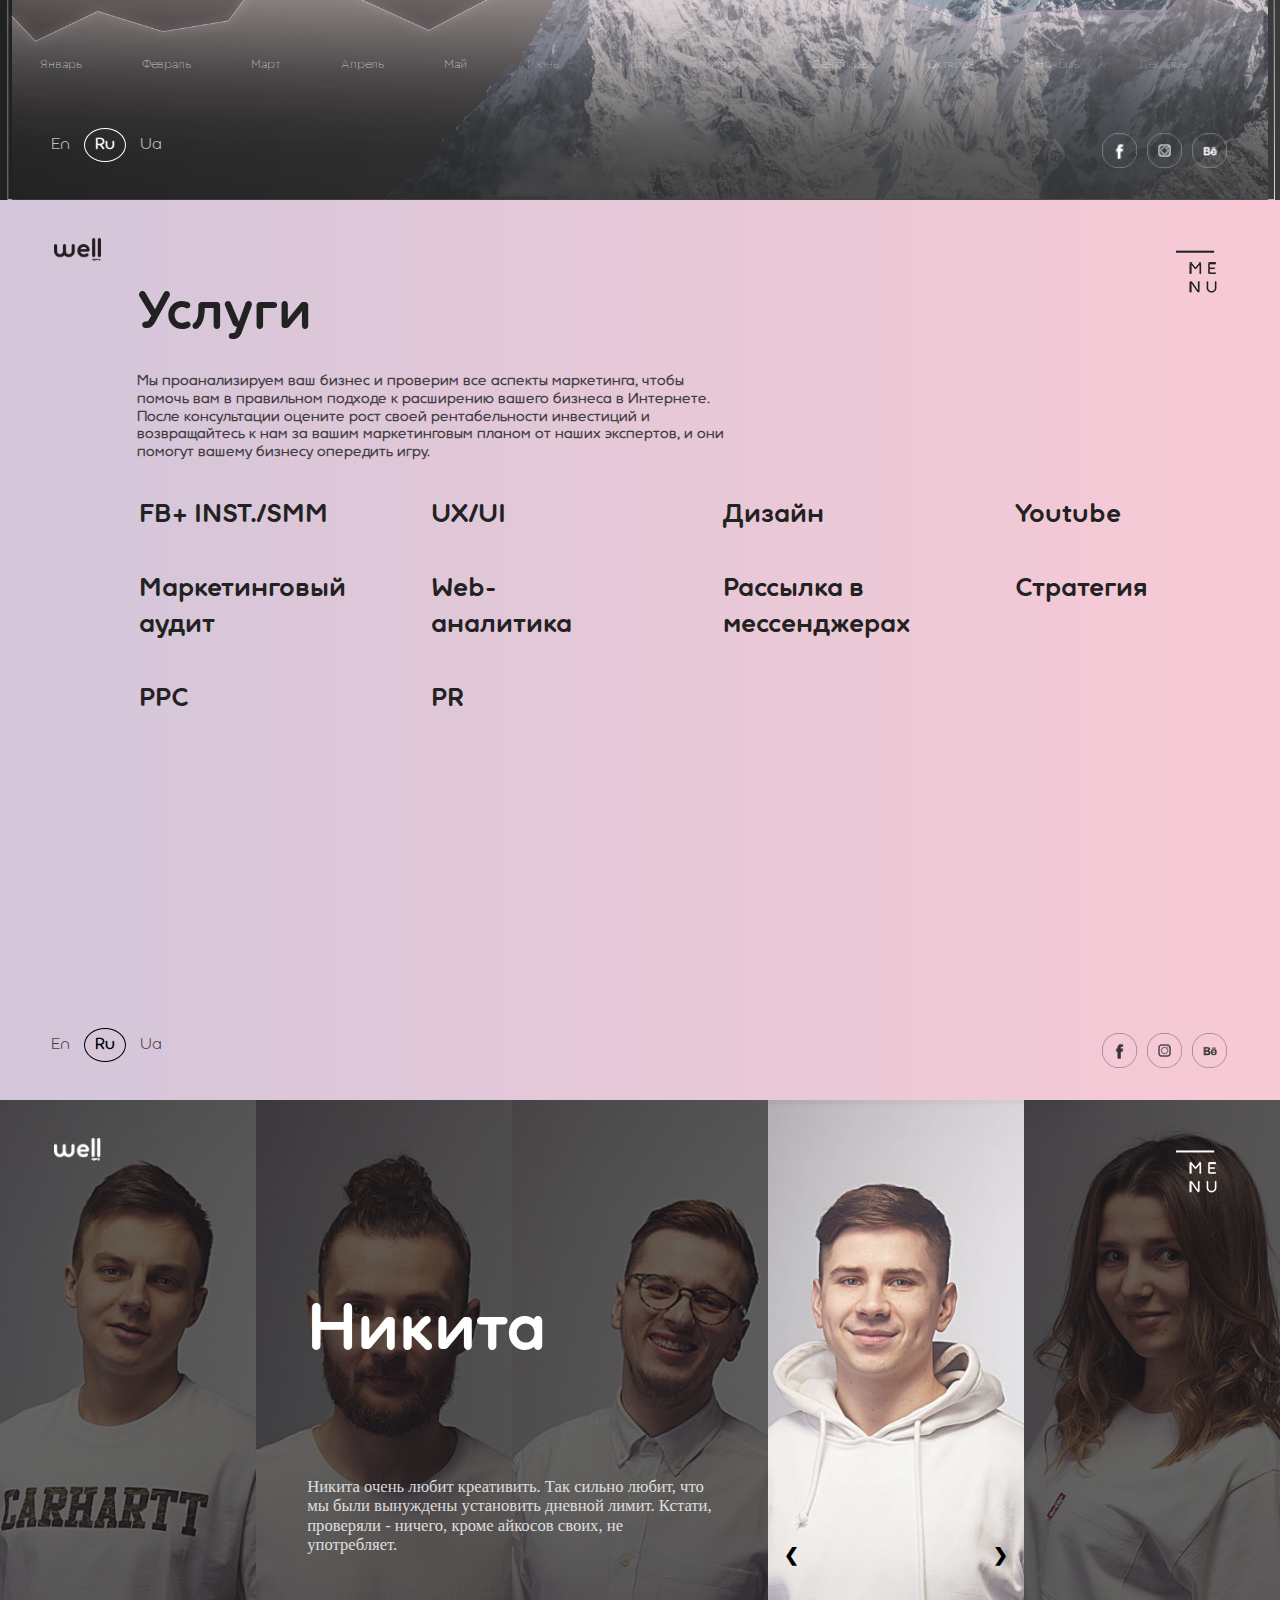
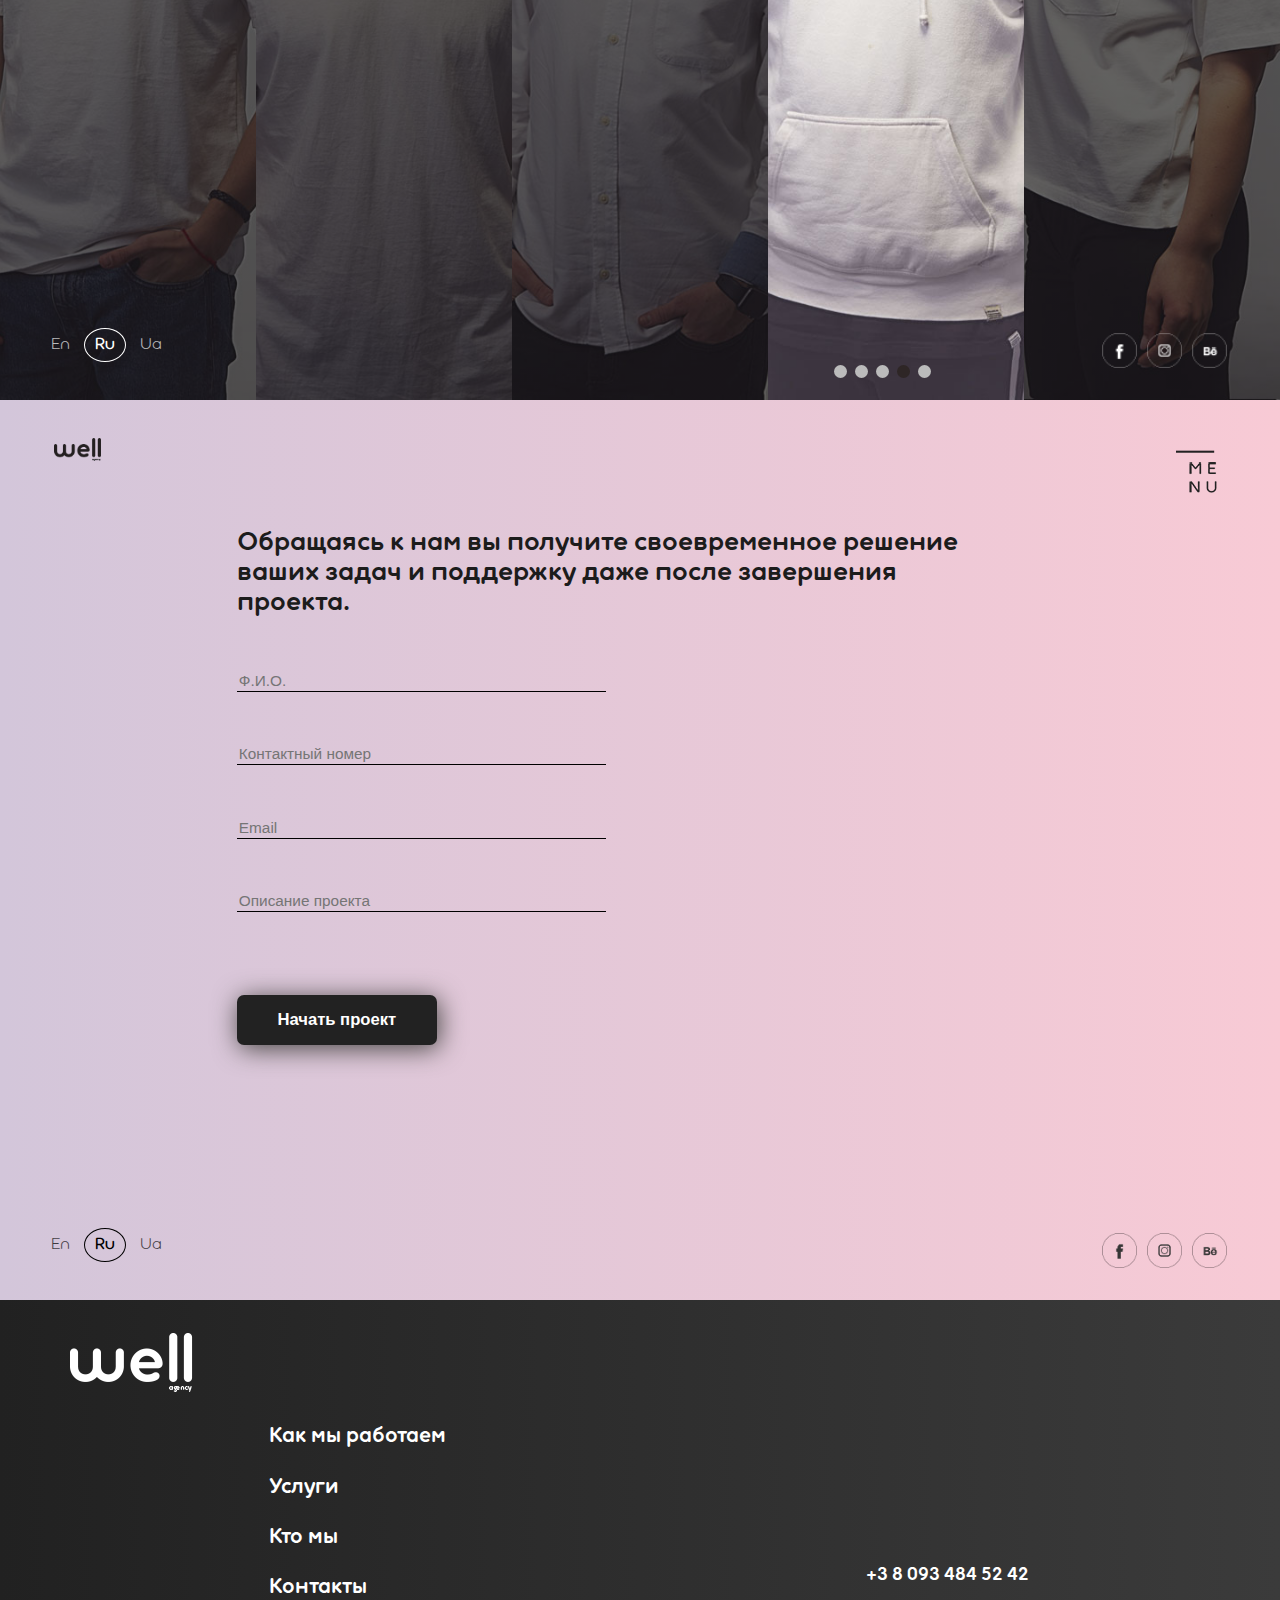
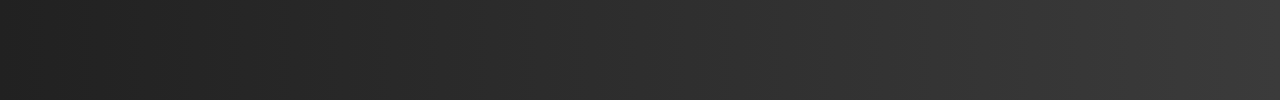
==== commit aa519342: "site 2.0 added languages, favicon" ====
--- a/index.html
+++ b/index.html
@@ -7,7 +7,8 @@
     <!-- <meta name="viewport" content="width=device-width,initial-scale=1.0"> -->
     <!-- <link rel="stylesheet" href="test.css" media=""> -->
     <link rel="stylesheet" href="styles/UltimaPro-Bold.otf">
-    <link rel="stylesheet" href="style.css">
+    <link rel="shortcut icon" href="files/favicon.ico" type="image/x-icon">
+    <link rel="stylesheet" href="cascade.css">
     <link rel="stylesheet" href="dist/css/swiper.css">
     <link rel="stylesheet" href="dist/css/swiper.min.css">
     <meta charset="utf-8">
@@ -35,13 +36,14 @@
         высококачественные индивидуальные решения, соответствующие
         уникальным потребностям вашего бизнеса.
         </p>
-      <button class="startProject" type="button" name="startProject">Начать проект</button>
+      <button class="startProject" type="button" name="startProject"
+      onclick="window.location.href='#Page_5'">Начать проект</button>
       </article>
       <div class="languages">
         <div id="choose_lang"></div>
         <span class="language" id="english">En</span>
-        <span class="language" id="russian">Ру</span>
-        <span class="language" id="ukrainian">Укр</span>
+        <span class="language" id="russian">Ru</span>
+        <span class="language" id="ukrainian">Ua</span>
       </div>
       <div class="social_media">
         <a href="https://www.facebook.com/WellAgency-310455106209892/?modal=admin_todo_tour" target="_blank"><img id="facebook" src="files/facebook.png" alt=""></a>
@@ -84,8 +86,8 @@
       <div class="languages">
         <div id="choose_lang"></div>
         <span class="language" id="english">En</span>
-        <span class="language" id="russian">Ру</span>
-        <span class="language" id="ukrainian">Укр</span>
+        <span class="language" id="russian">Ru</span>
+        <span class="language" id="ukrainian">Ua</span>
       </div>
       <div class="social_media">
           <a href="https://www.facebook.com/WellAgency-310455106209892/?modal=admin_todo_tour" target="_blank"><img id="facebook" src="files/Page2/facebookWhite.png" alt=""></a>
@@ -176,8 +178,8 @@
       <div class="languages">
         <div id="choose_lang"></div>
         <span class="language" id="english">En</span>
-        <span class="language" id="russian">Ру</span>
-        <span class="language" id="ukrainian">Укр</span>
+        <span class="language active-lang" id="russian">Ru</span>
+        <span class="language" id="ukrainian">Ua</span>
       </div>
       <div class="social_media">
         <a href="https://www.facebook.com/WellAgency-310455106209892/?modal=admin_todo_tour" target="_blank"><img id="facebook" src="files/facebook.png" alt=""></a>
@@ -283,8 +285,8 @@
       <div class="languages">
         <div id="choose_lang"></div>
         <span class="language" id="english">En</span>
-        <span class="language" id="russian">Ру</span>
-        <span class="language" id="ukrainian">Укр</span>
+        <span class="language active-lang" id="russian">Ru</span>
+        <span class="language" id="ukrainian">Ua</span>
       </div>
       <div class="social_media">
         <a href="https://www.facebook.com/WellAgency-310455106209892/?modal=admin_todo_tour" target="_blank"><img id="facebook" src="files/Page2/facebookWhite.png" alt=""></a>
@@ -299,28 +301,28 @@
       <img class="logo" src="files/WellAgencyLogo.png" alt="">
       <img class="menu_icon" src="files/Page3/Menu_icon.png" alt="">
     </div>
-      <form class="registration" action="index.html" method="post">
+      <form class="registration" method="POST">
         <p>
           Обращаясь к нам вы получите своевременное решение ваших задач
           и поддержку даже после завершения проекта.
         </p>
         <div class="registration_fields">
-          <input type="text" name="" value="" placeholder="Ф.И.О.">
-          <input type="text" name="" value="" placeholder="Контактный номер">
-          <input type="text" name="" value="" placeholder="Email">
-          <input type="text" name="" value="" placeholder="Описание проекта">
-          <div id="projectDescription">
+          <input type="text" name="name" value="" placeholder="Ф.И.О." required>
+          <input type="text" name="phone" value="" placeholder="Контактный номер" required>
+          <input type="text" name="email" value="" placeholder="Email" required>
+          <input type="text" name="info" value="" placeholder="Описание проекта" required>
+        <div id="projectDescription">
             <span>Описание проекта</span>
             <textarea name="Text1" cols="40" rows="5"></textarea>
           </div>
         </div>
-        <button class="startProject" type="button" name="button">Начать проект</button>
+        <button class="startProject" type="submit" name="button">Начать проект</button>
       </form>
       <div class="languages">
         <div id="choose_lang"></div>
         <span class="language" id="english">En</span>
-        <span class="language" id="russian">Ру</span>
-        <span class="language" id="ukrainian">Укр</span>
+        <span class="language active-lang" id="russian">Ru</span>
+        <span class="language" id="ukrainian">Ua</span>
       </div>
       <div class="social_media">
         <a href="https://www.facebook.com/WellAgency-310455106209892/?modal=admin_todo_tour" target="_blank"><img id="facebook" src="files/facebook.png" alt=""></a>
@@ -380,13 +382,17 @@
             <a href="https://www.instagram.com/well.agnc/" target="_blank"><img id="instagram" src="files/instagram.png" alt=""></a>
             <a href="https://twitter.com/wellagency2?lang=ru" target="_blank"><img id="be" src="files/be.png" alt=""></a>        
           </div>
-          <button class="startProject" type="button" name="button">Начать проект</button>
+          <button class="startProject" type="button" name="button">
+            Начать проект</button>
         </div>
       </div>
     <script src="dist/js/swiper.min.js"></script>
     <script src="dist/js/swiper.js"></script>
     <script src="app.js" type="text/javascript"></script>
     <script src="functionality.js"></script>
+    <script src="ajax.js"></script>
+    <script src="page-translation.js"></script> 
+    
     <script>
       var mySwiper = new Swiper ('.swiper-container', {
     // Optional parameters
--- a/cascade.css
+++ b/cascade.css
@@ -0,0 +1,1575 @@
+html{
+  height: 100%;
+  width: 100%;
+  overflow-x: hidden;
+  padding: 0;
+  margin: 0;
+}
+body{
+  height: 100%;
+  padding: 0;
+  margin: 0;
+}
+
+@font-face {
+font-family: 'Cera Pro Thin';
+src: url('styles/CeraPro-Thin.ttf') format('truetype');
+font-weight: normal;
+font-style: normal;
+}
+
+@font-face {
+    font-family: UltimaPro;
+    src: url("styles/UltimaPro-Bold.otf") format("opentype");
+}
+
+@font-face {
+  font-family: UltimaProReg;
+  src: url("styles/UltimaPro.otf") format("opentype");
+}
+
+@font-face {
+    font-family: UltimaProLt;
+    src: url("styles/UltimaProLt.ttf") format("opentype");
+}
+body{
+  background: linear-gradient(to right, #d3c6da, #f8cad5)
+}
+
+/******Beginning Page 1******/
+
+#Page_1{
+  position: relative;
+  width: 100%;
+  height: 100%;
+}
+
+.social_media a{
+  display: block;
+  width: 35px;
+  height: 35px;
+  margin-left: 4%;
+  z-index: 11;
+}
+
+header{
+  width: 100%;
+  height: 100px;
+}
+
+#Page_1 .menu_icon{
+  display: none;
+}
+
+#Page_1 .logo{
+  float: left;
+  margin: 4.4% 0 0 7%;
+  width: 88px;
+  height: 42px;
+}
+
+.menu{
+  width: 75%;
+  float: right;
+}
+
+.menu ul{
+  list-style: none;
+}
+
+.menu a{
+  text-decoration: none;
+  color: black;
+}
+
+.menu li{
+  float: right;
+  /* font-size: 14.67px; */
+  font-size: 1.1vw;
+  font-family: "UltimaPro";
+  color: rgb( 34, 34, 34 );
+  text-align: center;
+  margin: 6% 10% 0px 0px;
+}
+
+.landing_text {
+  width: 81.5%;
+  height: 20vh;
+  clear: both;
+  margin: 10% 0px 0px 18%;
+}
+
+.landing_text img{
+  opacity: 0.8;
+}
+
+.landing_text h1{
+  width: 70%;
+  opacity: 1;
+  /* font-size: 41px; */
+  font-size: 3vw;
+  font-family: "UltimaPro";
+  color: rgb( 34, 34, 34 );
+  font-weight: bold;
+  height: 75%;
+}
+
+.landing_text p{
+  color: #83757d;
+  /* font-size: 16.5px; */
+  font-size: 1.1vw;
+  opacity: 1;
+  font-family: "UltimaProLt";
+  width: 59%;
+  height: 25%;
+}
+
+.startProject{
+  margin-top: 6%;
+  height: 40px;
+  width: 175px;
+  border: none;
+  border-radius: 7px;
+  /* font-size: 11px; */
+  font-size: 0.9vw;
+  font-weight: 700;
+  color: white;
+  background-color: rgb( 34, 34, 34 );
+  box-shadow: 2px 3.464px 26px 0px rgb( 72, 70, 68 );
+}
+
+.languages{
+  position: absolute;
+  height: 11px;
+  float: left;
+  margin: 0 0 0 4%;
+  bottom: 6%;
+  z-index: 11;
+}
+
+.language{
+  font-family: "UltimaProLt";
+  width: 88px;
+  height: 11px;
+  margin-right: 10px;
+  cursor: pointer;
+  opacity: 0.7;
+}
+
+.not-active-lang{
+  opacity: 0.7;
+}
+
+.active-lang{
+  border-width: 0.682px;
+  border-style: solid;
+  border-radius: 50%;
+  padding: 8px 10px;
+  font-weight: 800;
+  opacity: 1;
+}
+
+.social_media{
+  display: flex;
+  flex-direction: row;
+  justify-content: center;
+  width: 250px;
+  position: absolute;
+  bottom: 4%;
+  float: right;
+  height: 31px;
+  /* margin: 0 4% 0 0; */
+  right: 0;
+}
+
+/* .social_media img{
+  border-width: 0.682px;
+  border-style: solid;
+  border-radius: 50%;
+  padding: 0px;
+} */
+
+img{
+  margin-left: 12%;
+}
+
+.social_media img{
+  width: 35px;
+}
+
+.Background {
+  position: absolute;
+  left: 170px;
+  top: 130px;
+  width: 1030px;
+}
+
+#mob-bg{
+  display: none;
+  z-index: -1;
+}
+
+#Page_1 article{
+  z-index: 20;
+}
+
+#Page_1 article .startProject{
+  z-index: 25;
+}
+
+
+/******End Page 1******/
+
+
+/******Beginning Page 2******/
+#Page_2{
+  position: relative;
+  background:
+    /* url('files/Page2/Wawe1.png') no-repeat 0px 0px, */
+    linear-gradient(to right, #212121, #3b3b3b);
+  /* background-size: cover; */
+  width: 100%;
+  height: 100%;
+}
+
+#bg-second-page{
+  position: absolute;
+  bottom: 0;
+  left: 0;
+  margin: 0;
+  padding: 0;
+  width: 100%;
+  z-index: 0;
+}
+
+.logo{
+  width: 3.7%;
+  height: auto;
+  margin: 3% 0 0 4.2%;
+}
+
+#Page_2 article{
+  margin: 5% 0 0 10.7%;
+}
+
+#Page_2 h1{
+  /* font-size: 53.868px; */
+  position: relative;
+  font-size: 4vw;
+  font-family: "UltimaPro";
+  color: rgb( 255, 255, 255 );
+  font-weight: bold;
+  line-height: 0.668;
+  text-align: left;
+  margin: 0;
+}
+
+#Page_2 p{
+  width: 47.4%;
+  margin-top: 1.5%;
+  /* font-size: 14px; */
+  font-size: 1vw;
+  font-family: "UltimaProLt";
+  color: rgb( 255, 255, 255 );
+  line-height: 1.25;
+  text-align: left;
+  opacity: 0.8;
+}
+
+.menu_icon{
+  position:absolute;
+  clear: both;
+  margin-left: 0;
+  right: 4.9%;
+  top: 5.5%;
+  float: right;
+  cursor: pointer;
+  z-index: 11;
+}
+
+#month{
+    width: 96%;
+    display: flex;
+    flex-direction: row;
+    list-style: none;
+    position: absolute;
+    bottom: 12%;
+    /* margin: 20% 0 0 0; */
+}
+
+#month li{
+  margin-right: 4.9%;
+}
+
+#month li a{
+  text-decoration: none;
+  /* font-size: 14px; */
+  font-size: 1vw;
+  font-family: "Cera Pro Thin";
+  color: rgb( 255, 255, 255 );
+  line-height: 1.8;
+  text-align: center;
+  opacity: 0.7;
+}
+
+#Page_2 .language, #Page_4 .language{
+  color: white;
+}
+
+#Page_2 #russian, #Page_4 #russian{
+  border-color: white;
+}
+
+#mob-bg-second-page{
+  display: none;
+}
+/******End Page 2******/
+
+
+/******Beginning Page 3******/
+#Page_3{
+  position: relative;
+  background: linear-gradient(to right, #d3c6da, #f8cad5);
+  width: 100%;
+  height: 100%;
+}
+
+#Page_3 .swiper-container{
+  display: none;
+}
+
+#Page_3 article{
+  margin: 0 0 0 10.7%;
+  position: relative;
+  color: black;
+}
+
+#Page_3 h1{
+  /* font-size: 53.868px; */
+  font-size: 4vw;
+  font-family: "UltimaPro";
+  color: rgb( 34, 34, 34 );
+  font-weight: bold;
+  line-height: 0.668;
+  text-align: left;
+  margin: 3% 0 1.7% 0;
+}
+
+#Page_3 p{
+  width: 52%;
+  margin-top: 3.5%;
+  /* font-size: 14px; */
+  font-size: 1.1vw;
+  font-family: "UltimaProLt";
+  color: rgb( 28, 28, 28 );
+  font-weight: 700;
+  line-height: 1.25;
+  text-align: left;
+  opacity: 0.8;
+  margin-bottom: 0;
+}
+
+#Page_3 .service_item, .mob-service-item{
+  height: 45%;
+  margin-left: 3.7%;
+}
+
+#Page_3 .service_item ul, #Page_3 .mob-service-item {
+  display: flex;
+  flex: row;
+  flex-wrap: wrap;
+  list-style: none;
+  padding-left: 0;
+  margin: 0;
+}
+
+#Page_3 .service_item li,
+#Page_3 .mob-service-item li{
+  width: 16.3%;
+  margin-top: 3%;
+  margin-left: 7.4%;
+}
+
+#Page_3 .service_item a,
+.mob-service-item a{
+  /* font-size: 29px; */
+  font-size: 2vw;
+  font-family: "UltimaPro";
+  color: rgb( 34, 34, 34 );
+  font-weight: bold;
+  line-height: 1.429;
+  text-align: left;
+  text-decoration: none;
+}
+
+/******End Page 3******/
+
+/******Beginning Page 4******/
+#Page_4{
+  position: relative;
+  width: 100%;
+  height: 100%;
+}
+
+.Page_4 .logo, .Page .menu_icon{
+  position: absolute;
+  z-index: 10;
+}
+
+section:after {
+content: '';
+position: absolute;
+top: 0;
+right: 0;
+bottom: 0;
+left: 0;
+background: 
+      repeating-linear-gradient(to right,
+      black 0,
+      black 60%,
+      transparent 60%,
+      transparent 80%);
+opacity: .6; 
+}
+
+
+.images {
+  position: relative;
+  /* left:-100%; */
+  display: flex;
+  flex-direction: row;
+  flex-wrap: nowrap;
+  width: 100%;
+  height: 100%;
+  /* animation: roll 25s steps(5,end) infinite; */
+  font-size: 0;
+  
+}
+.images img{
+  /* width: 20%; */
+  object-fit: cover;
+  height: 100%;
+}
+section {
+  position: absolute; 
+  top: 0;
+  bottom: 0;
+  width: 100%;
+  height: 100%;
+  overflow: hidden; 
+  z-index: -11;
+}
+
+@keyframes roll{
+  from{
+    left: 0;
+  }
+  to{
+    left: -100%;
+  }
+}
+/* @keyframes roll {
+  from {
+    transform: translateX(0);
+  }
+  to {
+    transform: translateX(-100%);
+  }
+} */
+
+.fr-trust-element{
+  width: 20%;
+  height: auto;
+  margin: 0;
+  padding: 0;
+}
+
+.slideshow-container{
+  position: absolute;
+  top: 0;
+  height: 100%;
+  width: 20%;
+  left: 60%;
+}
+
+.mySlides{
+  height: 100%;
+  display: none;
+}
+
+
+.mySlides img{
+  display: none;
+  margin: auto;
+  width: auto;
+  height: 100%;
+}
+
+.prev, .next{
+  position: absolute;
+  cursor: pointer;
+  top: 50%;
+  width: auto;
+  margin-top: -22px;
+  /* color: white;
+   */
+  color: black;
+  padding: 16px;
+  font-weight: bold;
+  font-size: 18px;
+  transition: 0.6s ease;
+  border-radius: 0 3px 3px 0;
+}
+
+.next{
+  right: 0;
+  border-radius: 3px 0 0 3px;
+}
+
+.next:hover, .prev:hover{
+  background-color: rgba(0, 0, 0, 0.8);
+  color:white;
+}
+
+
+.indicators{
+  position: absolute;
+  bottom: 2%;
+  left: 65%;
+}
+
+.dot{
+    cursor: pointer;
+    height: 13px;
+    width: 13px;
+    margin: 0 2px;
+    background-color: #bbb;
+    border-radius: 50%;
+    display: inline-block;
+    transition: background-color 0.6s ease;
+}
+
+.active, dot:hover{
+  /* background-color: #717171;
+   */
+   background-color: rgb(46, 38, 38);
+}
+
+.fade{
+  -webkit-animation-name: fade;
+  -webkit-animation-duration: 1.5s;
+  animation-name: fade;
+  animation-duration: 1.5s;
+}
+
+@-webkit-keyframes fade{
+  from{opacity:0.4}
+  to{opacity:1}
+}
+
+@keyframes fade {
+  from{opacity:0.4}
+  to{opacity:1}
+}
+
+#employee-name {
+  position: absolute;
+  top: 20%;
+  left: -180%;
+
+  /* font-size: 70px; */
+  font-size: 5vw;
+  font-family: "UltimaPro";
+  color: rgb( 255, 255, 255 );
+  font-weight: bold;
+  line-height: 0.338;
+  text-align: left;
+}
+
+
+#employee-info {
+  position: absolute;
+  top: 40%;
+  left: -180%;
+
+  width: 160%;
+  /* font-size: 21px; */
+  font-size: 1.3vw;
+  font-family: "CeraPRO";
+  color: rgb( 255, 255, 255 );
+  line-height: 1.174;
+  text-align: left;
+  opacity: 0.8;
+}
+/******End Page 4******/
+
+/******Beginning Page 5******/
+#Page_5{
+  position: relative;
+  background: linear-gradient(to right, #d3c6da, #f8cad5);
+  width: 100%;
+  height: 100%;
+}
+
+.registration{
+  margin: 5% 0 0 18.5%;
+}
+
+.registration p{
+  width: 70%;
+  /* font-size: 15.5px; */
+  font-size: 1.3vw;
+  font-family: "UltimaPro";
+  color: rgb( 28, 28, 28 );
+  font-weight: bold;
+  line-height: 1.174;
+  text-align: left;
+  margin-bottom: 4%;
+}
+
+.registration_fields input{
+  width: 33%;
+  display: block;
+  margin-top: 3.8%;
+  background-color: transparent;
+  border: none;
+  border-bottom: 1px solid black;
+}
+
+#projectDescription{
+  display: none;
+}
+
+/******End Page 5******/
+
+
+/******Beginning Footer******/
+footer{
+  position: relative;
+  width: 100%;
+  /* height: 55vh; */
+  height: 55%;
+  max-height: 400px;
+  background: linear-gradient(to right, #212121, #3b3b3b);
+}
+
+footer img{
+  margin: 2.6% 0 0 5.5%;
+}
+
+footer ul{
+  list-style: none;
+}
+
+footer ul li a{
+  text-decoration: none;
+  /* font-size: 20.324px; */
+  font-size: 1.6vw;
+  font-family: "UltimaPro";
+  color: rgb( 255, 255, 255 );
+  line-height: 2.46;
+  text-align: center;
+  margin: 0 0 0 18.5%;
+}
+
+footer .contacts{
+  position: relative; 
+  width: 15%;
+  bottom: 20%;
+  float: right;
+  right: 18.5%;
+}
+
+#email, #phone {
+  /* font-size: 17.195px; */
+  font-size: 1.4vw;
+  font-family: "UltimaPro";
+  color: white;
+  font-weight: bold;
+  line-height: 2.908;
+  text-align: center;
+  margin: 0;
+}
+/******End Footer******/
+
+/******Beginning Menu pop-up******/
+#mob-menu-page{
+  display: none;
+}
+
+#menu_page{
+  display: none;
+  position: absolute;
+  top: 100%;
+  /* bottom: 0; */
+  height: 100%;
+  width: 30%;
+  background: linear-gradient(to right, #d3c6da, #f8cad5);
+  float: right;
+  right: 4%;
+  opacity: 1;
+  z-index: 20;
+}
+
+.close{
+  position: absolute;
+  right: 5%;
+  width: 30%;
+  top: 5%;
+  /* font-size: 13px; */
+  font-size: 1vw;
+  font-family: "UltimaPro";
+  color: rgb( 34, 34, 34 );
+  cursor: pointer;
+}
+
+.close span{
+  margin-right: 20%;
+}
+
+.menu_form{
+  /* margin-left: -5%; */
+  display: flex;
+  flex-direction: column;
+  justify-content: center;
+  align-items: center;
+}
+
+.menu_form h1{
+  /* font-size: 53.868px; */
+  font-size: 4vw;
+  font-family: "UltimaPro";
+  color: rgb( 34, 34, 34 );
+  font-weight: bold;
+  margin-bottom: 10%;
+  margin-top: 25%;
+}
+
+.menu_form ul{
+  list-style: none;
+  display: flex;
+  flex-direction: column;
+  justify-content: center;
+  align-items: center;
+  padding: 0;
+}
+
+.menu_form li{
+  display:inline-block;
+  margin-bottom: 30%;
+}
+
+.menu_form a{
+  /* font-size: 12px; */
+  font-size: 1vw;
+  font-family: "UltimaPro";
+  color: rgb( 34, 34, 34 );
+  text-decoration: none;
+}
+
+.startProject{
+  right: 40%;
+}
+/******End Menu pop-up******/
+
+/******media queries******/
+
+@media screen and (min-height:769px) {
+  
+  .landing_text p{
+    font-size: 1.5vw;
+  }
+
+  #Page_2 p{
+    margin-top: 2%;
+    font-size: 1.5vw;
+  }
+
+  .startProject{
+    margin-top: 8%;
+    height: 50px;
+    width: 200px;
+    font-size: 1.3vw;
+  }
+  
+  .registration{
+    height: 75%;
+  }
+
+  .registration p{
+    font-size: 2vw;
+    line-height: 1.174;
+    margin-bottom: 5%;
+  }
+  
+  .registration_fields input{
+    width: 35%;
+    margin-top: 5%;
+    font-size: 1.2vw;
+  }
+}
+
+@media screen and (max-width: 1100px) and (orientation: portrait){
+  #Page_1 .menu, .social_media, .language,
+  #month{
+    display: none;
+  }
+
+  #Page_1 article{
+    height: 70%;
+  }
+
+  #mob-bg{
+    display: block;
+    position: absolute;
+    bottom: 0;
+    height: 80%;
+    opacity: 0.3;
+    margin-left: 35%;
+    margin-bottom: -10%;
+  }
+  
+  #Page_1 .logo{
+    margin-top: 10%;
+  }
+
+  .logo{
+    margin-top: 9%;
+    /* width: 88px;
+    height: 42px; */
+    width: 11.5%;
+    height: 4%;
+  }
+
+  .landing_text h1{
+    width: 90%;
+    height: 40%;
+    line-height: 150%;
+    font-size: 6vw;
+    margin-bottom: 25%;
+    margin-top: 10%;
+  }
+
+  .landing_text p{
+    width: 80%;
+    height: 25%;
+    font-size: 3vw;
+    margin-top: 0;
+    margin-bottom: 0%;
+    color: black;
+  }
+
+  .startProject{
+    height: 10%;
+    width: 60%;
+    border-radius: 7px;
+    font-size: 2.5vw;
+  }
+
+  #Page_1 .menu_icon{
+    display: block;
+  }
+
+  #Page_2 article{
+    height: 40%;
+    margin-top: 10%;
+  }
+
+  #bg-second-page{
+    display: none;
+  }
+
+  #mob-bg-second-page{
+    display: block;
+  }
+
+  #Page_1, #Page_2{
+    overflow: hidden;
+  }
+
+  #mob-bg-second-page-2{
+    position: absolute;
+    bottom: 0;
+    opacity: 0.2;
+    height: 80%;
+    left: -85%;
+  }
+
+  #mob-bg-second-page-1{
+    position: absolute;
+    height: 40%;
+    bottom: 0;
+    width: 100%;
+    left: -12%;
+  }
+
+
+  #Page_2 h1{
+    font-size: 10vw;
+    width: 80%; 
+    height: 40%;
+    line-height: 120%; 
+    margin-bottom: 15%; 
+  }
+  
+  #Page_2 p, #Page_3 p{
+    width: 80%;
+    height: 60%;
+    font-size: 3.2vw;
+    line-height: 150%;
+    font-weight: 600;
+    opacity: 1;
+  }
+
+  #Page_3 article{
+    height: 20%;
+    margin-top: 0%;
+    margin-bottom: 0%;
+  }
+
+  #Page_3 h1{
+    font-size: 10vw;
+    width: 80%; 
+    height: 40%;
+    line-height: 120%; 
+    padding-top: 10%;
+    padding-bottom: 10%;
+  }
+
+  #Page_3 .service_item, #Page_3 .service p{
+    display: none;
+  }
+ 
+  #Page_3 .mob-service{
+    margin-top: 15%;
+  }
+
+  #Page_3 .swiper-container{
+    display: block;
+  }
+
+  .swiper-container {
+    width: 100%;
+    height: 55%;
+  }
+
+  #Page_3 .mob-service-item{
+    height: 100%;
+    margin: 0 14%;
+  }
+  
+  #Page_3 .mob-service-item li{
+    width: 35%;
+    margin-top: 5%;
+    margin-left: 0;
+    margin-right: 0;
+  }
+
+  #Page_3 .mob-service-item li:nth-child(2n+1){
+    margin-right: 30%;
+  }
+  
+  #Page_3 .mob-service-item a{
+    font-size: 4vw;
+  }
+
+  #Page_3 .swiper-slide p{
+    width: 60%;
+    height: 70%;
+    margin: 10% auto;
+    font-size: 3.5vw;
+  }
+
+  #Page_4 .fr-trust-wrapper, section:after,
+  .social_media, .languages{
+    display: none;
+  }
+
+  #Page_4 .mySlides, #Page_4 .mySlides img{
+    display: block;
+  }
+
+  #Page_4 .mySlides h1{
+    display: block;
+  }
+
+  #employee-name{
+    height: 10%;
+    top: 63%;
+    left: 15%;
+    font-size: 9vw;
+    color: black;
+    font-weight: bold;
+  }
+
+  #employee-info{
+    font-family: "UltimaProReg", "UltimaProLt";
+    top: 69%;
+    width: 75%;
+    height: 15%;
+    color: black;
+    left: 15%;
+    font-size: 4vw;
+    font-weight: 700;
+    line-height: 100%;
+  }
+  
+  .slideshow-container{
+    width: 100%;
+    left: 0%;
+    /* z-index: -1; */
+  }
+
+  .mySlides{
+    width: 100%;
+  }
+
+  .mySlides h1, .mySlides p{
+    z-index: 10;
+    margin: 0;
+    padding: 0;
+  }
+
+  .mySlides img{
+    position: absolute;
+    height: 100%;
+    width: 100%;
+    object-fit: fill;
+    z-index: -11;
+    /* opacity: 0.9; */
+  }
+
+  .indicators{
+    bottom: 4%;
+    right: 20%;
+    left: 20%;
+    width: 60%;
+    display: flex;
+    flex-direction: row;
+    justify-content: space-around;
+  }
+
+  .dot{
+    all: unset;
+    color: transparent;
+    height: 20px;
+    width: 20px;
+    margin: 0 2px;
+  }
+  .dot div{
+    cursor: pointer;
+    height: 5px;
+    width: 5px;
+    margin: 7.5px;
+    background-color: black;
+    border-radius: 50%;
+    display: inline-blockж
+}
+
+  .active, .dot:hover{
+     border: black solid 1px;
+     border-spacing: 50px;
+     border-radius:50%;
+  }
+
+  #Page_4 .logo{
+    position: absolute;
+    z-index: 25;
+  }
+
+  .registration{
+    height: 70%;
+    margin: 7% 0 0 18.5%;
+  }
+  
+  .registration p{
+    height: 20%;
+    width: 80%;
+    font-size: 4vw;
+    line-height: 150%;
+    margin-bottom: 20%;
+    margin-top: 0;
+  }
+
+  .registration_fields{
+    height: 50%;
+  }
+  
+  .registration_fields input{
+    width: 90%;
+    height: 8%;
+    font-size: 3vw;
+    margin-top: 7%;
+    border-bottom: 1px solid black;
+  }
+
+  #Page_5 .startProject{
+    margin-top: 15%;  
+    height: 10%;
+    font-size: 3.5vw;
+  }
+
+  .registration_fields input:nth-child(4){
+    display: none;
+  }
+  
+  #projectDescription{
+    height: 45%;
+    display: block;
+    margin-top: 7%;
+  }
+
+  #projectDescription span{
+    font-size: 3vw;
+    opacity: 0.7;
+    height: 10%;
+  }
+
+  #projectDescription textarea{
+    height: 70%;
+    margin-top: 2%;
+    width: 90%;
+    background-color: transparent;
+    border: 1px solid black;
+    border-radius: 8px;
+  }
+
+  footer{
+    display: none;
+  }
+
+  #menu_page{
+    display: none;
+  }
+
+  #mob-menu-page{
+    position: absolute;
+    height: 100%;
+    width: 100%;
+    right: 0;
+    left: 0;
+    background: linear-gradient(to right, #d3c6da, #f8cad5);
+    z-index: 20;
+  }
+
+  #mob-menu-page .menu_form{
+    height: 80%;
+  }
+
+  #mob-menu-page .social_media{
+    position: relative;
+    width: 55%;
+    height: 15%;
+    clear: both;
+    display: flex;
+    flex-direction: row;
+    justify-content: space-around;
+    margin: 10% 22.5% 0 22.5%;
+  }
+
+  #mob-menu-page .social_media a{
+    width: 75px;
+    height: 75px;
+    opacity: 1;
+    margin-left: 0;
+    /* margin-right: 5%; */
+  }
+
+  #mob-menu-page .social_media img{
+    width: 100%;
+    height: 100%;
+    padding: 0;
+    margin: 0;
+  }
+
+  .logo{
+    margin-left: 7%;
+  }
+
+  .close{
+    right: 1%;
+    top: 8.5%;
+    width: 30%;
+    font-size: 3vw;
+  }
+  
+  .menu_form h1{
+    height: 10%;
+    font-size: 7vw;
+    margin-bottom: 7%;
+    margin-top: 10%;
+    font-weight: 900;
+  }
+  
+  .menu_form ul{
+    height: 35%;
+    clear: both;
+  }
+  
+  .menu_form li{
+    height: 20%;
+    margin-bottom: 15%;
+  }
+  
+  .menu_form a{
+    font-size: 4vw;
+    font-weight: 100;
+    opacity: 0.8;
+  }
+
+  .menu_form .startProject{
+    margin-top: 0;
+    font-size: 3.5vw;
+  }
+}
+
+
+/* @media screen and (max-width: 480px){ */
+@media screen and (max-width: 600px) and (orientation: portrait){
+  
+  #mob-bg{
+    margin-left: 25%;
+    margin-bottom: -10%;
+  }
+  
+  .logo{
+    margin-top: 10%;
+    /* width: 88px;
+    height: 42px; */
+    width: 18.5%;
+    height: 5%;
+  }
+
+  .landing_text h1{
+    margin-bottom: 10%;
+    margin-top: 10%;
+  }
+
+  .landing_text p{
+    margin-top: 0;
+    margin-bottom: 10%;
+  }
+
+  #Page_1 p{
+    margin-bottom: 0;
+  }
+
+  #Page_2 article{
+    margin-top: 15%;
+  }
+
+  #mob-bg-second-page-2{
+    height: 70%;
+    left: -105%;
+  }
+
+  #Page_2 h1{
+    margin-bottom: 7%; 
+  }
+  
+  #Page_2 p, #Page_3 p{
+    font-size: 3.5vw;
+  }
+
+
+  #Page_3 h1{
+    padding-top: 15%;
+    padding-bottom: 20%;
+  }
+
+  #Page_3 .swiper-slide p{
+    margin: 15% auto;
+    font-size: 3.7vw;
+  }
+  
+  #employee-name{
+    top: 67%;
+  }
+
+  #employee-info{
+    top: 72%;
+  }
+  
+
+  .mySlides img{
+    object-fit: cover;
+  }
+
+  .registration{
+    margin: 10% 0 0 18.5%;
+  }
+  
+  .registration p{
+    margin-bottom: 5%;
+  }
+
+  #Page_5 .startProject{
+    margin-top: 15%;  
+  }
+  
+  #mob-menu-page .social_media{
+    margin: 0 15%;
+  }
+
+  #mob-menu-page .social_media a{
+    width: 45px;
+    height: 45px;
+    margin-left: 0;
+    /* margin-right: 5%; */
+  }
+  
+  .menu_form ul{
+    margin-bottom: 15%;
+  }
+}
+
+
+@media screen and (max-height: 768px) and (orientation:landscape){
+  
+  .menu_icon{
+    width: 3.5%;
+  }
+
+  .logo{
+    width: 6%;
+  }
+  
+  .menu li{
+    font-size: 1.5vw;
+  }
+
+  .landing_text p{
+    font-size: 1.5vw;
+  }
+
+  .startProject{
+    font-size: 1.2vw;
+    z-index: 11;
+  }
+
+  #Page_2 article{
+    margin-top: 3%;
+  }
+
+  #Page_2 h1{
+    font-size: 3.5vw;
+  }
+
+  #Page_2 p{
+    font-size: 1.1vw;
+  }
+
+  #Page_3 p{
+    width: 73%;
+    font-size: 1.4vw;
+  }
+
+  #Page_3 .service_item a{
+    font-size: 1.8vw;
+  }
+
+  #employee-info {
+    top: 35%;
+    font-size: 1.6vw;
+  }
+
+  .registration p{
+    font-size: 1.7vw;
+    margin-bottom: 4%;
+  }
+  
+  footer{
+    height: 55%;
+  }
+
+  #menu_page{
+    right: 0%; 
+  }
+  
+  .close{
+    width: 35%;
+    font-size: 1.2vw;
+  }
+  
+  .close span{
+    margin-right: 15%;
+  }
+  
+  .menu_form a{
+    font-size: 1.4vw;
+  }
+}
+
+@media screen and (max-height: 480px) and (orientation:landscape){
+ 
+  .menu_icon{
+    margin-left: 0;
+    right: 4.9%;
+    top: 5.5%;
+    width: 4%;
+  }
+
+  .logo{
+    width: 6%;
+    height: auto;
+    margin: 3% 0 0 4.2%;
+  }
+
+  .menu li{
+    font-size: 1.4vw;
+  }
+  
+  .landing_text {
+    margin: 3% 0px 0px 18%;
+  }
+
+  .landing_text p{
+    font-size: 1.4vw;
+  }
+  
+  .startProject{
+    margin-top: 6%;
+    height: 30px;
+    width: 135px;
+    font-size: 1.2vw;
+  }
+  
+  .languages{
+    bottom: 6.5%;
+  }
+
+  .language{
+    margin-right: 8px;
+    font-size: 1.7vw;
+  }
+
+  .social_media{
+    width: 20%;
+    justify-content: flex-end;
+    margin-right: 10px;
+  }
+
+  .social_media a{
+    width: 30px;
+  }
+
+  .social_media img{
+    width: 30px;
+  }
+  
+  #Page_2 p{
+    margin-top: 2.5%;
+    font-size: 1.5vw;
+  }
+  
+  #month{
+    display: none;
+  }
+
+  #Page_3 p{
+    width: 73%;
+    margin-top: 3.5%;
+    font-size: 1.4vw;
+  }
+
+  #Page_3 .service_item li{
+    margin-top: 2.7%;
+  }
+  
+  #Page_3 .service_item a{
+    font-size: 1.8vw;
+  }
+
+  .indicators{
+    bottom: 4%;
+    left: 63%;
+  }
+
+  .dot{
+    height: 10px;
+    width: 10px;
+    margin: 0 2px;
+  }
+
+  .active, dot:hover{
+    /* background-color: #717171;
+     */
+     background-color: rgb(46, 38, 38);
+  }
+
+  #employee-info {
+    top: 35%;
+    font-size: 1.8vw;
+  }
+
+  .registration{
+    margin: 4% 0 0 18.5%;
+  }
+
+  .registration p{
+    font-size: 1.7vw;
+    margin-bottom: 4%;
+  }
+
+  .registration_fields input{
+    width: 33%;
+    
+    margin-top: 3.8%;
+    font-size: 1.5vw;
+  }
+
+  footer{
+    height: 60%;
+  }
+
+  #menu_page{
+    right: 0%;
+  }
+
+  .close{
+    width: 40%;
+    right: 0%;
+    font-size: 1.5vw;
+  }
+
+  .close span{
+    margin-right: 15%;
+  }
+
+  .menu_form a{
+    font-size: 1.5vw;
+  }
+
+  .menu_form li{
+    margin-bottom: 25%;
+  }
+}
+
+/* @media only screen and (min-width: 480px) {
+  Здесь стили более разумных, но все еще мобильных устройств. Android, iPhone  и так далее. 
+  }
+   
+@media only screen and (min-width: 768px) {
+  Планшеты в режиме portrait.
+  }
+   
+@media only screen and (min-width: 992px) {
+  Планшеты в режиме landscape, нетбуки, ноутбуки, десктоп.
+  }
+   
+@media only screen and (min-width: 1382px) {
+   Десктоп с большими разрешениями, телевизоры.
+
+Landscape phones and down
+@media (max-width: 480px) { ... }
+
+ Landscape phone to portrait tablet 
+@media (max-width: 767px) { ... }
+
+ Portrait tablet to landscape and desktop 
+@media (min-width: 768px) and (max-width: 979px) { ... }
+
+ Large desktop 
+@media (min-width: 1200px) { ... }
+
+   } */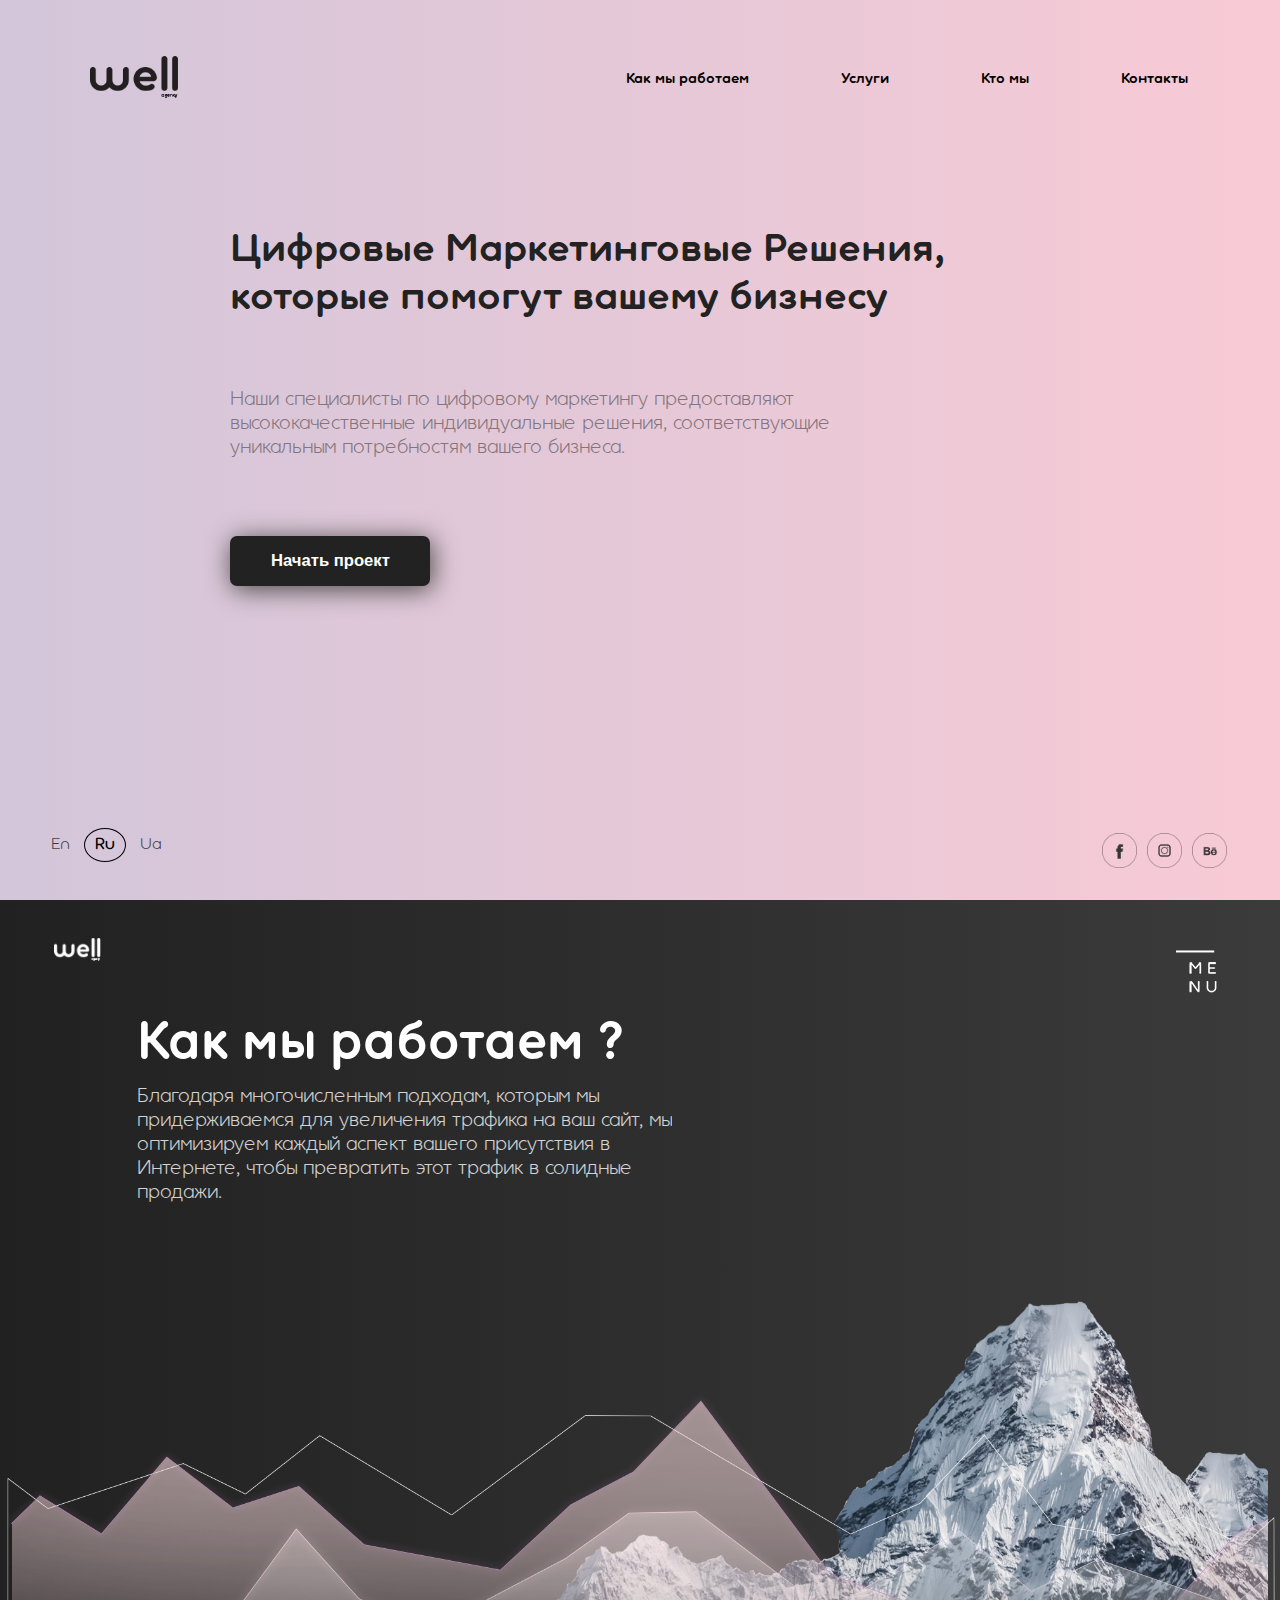
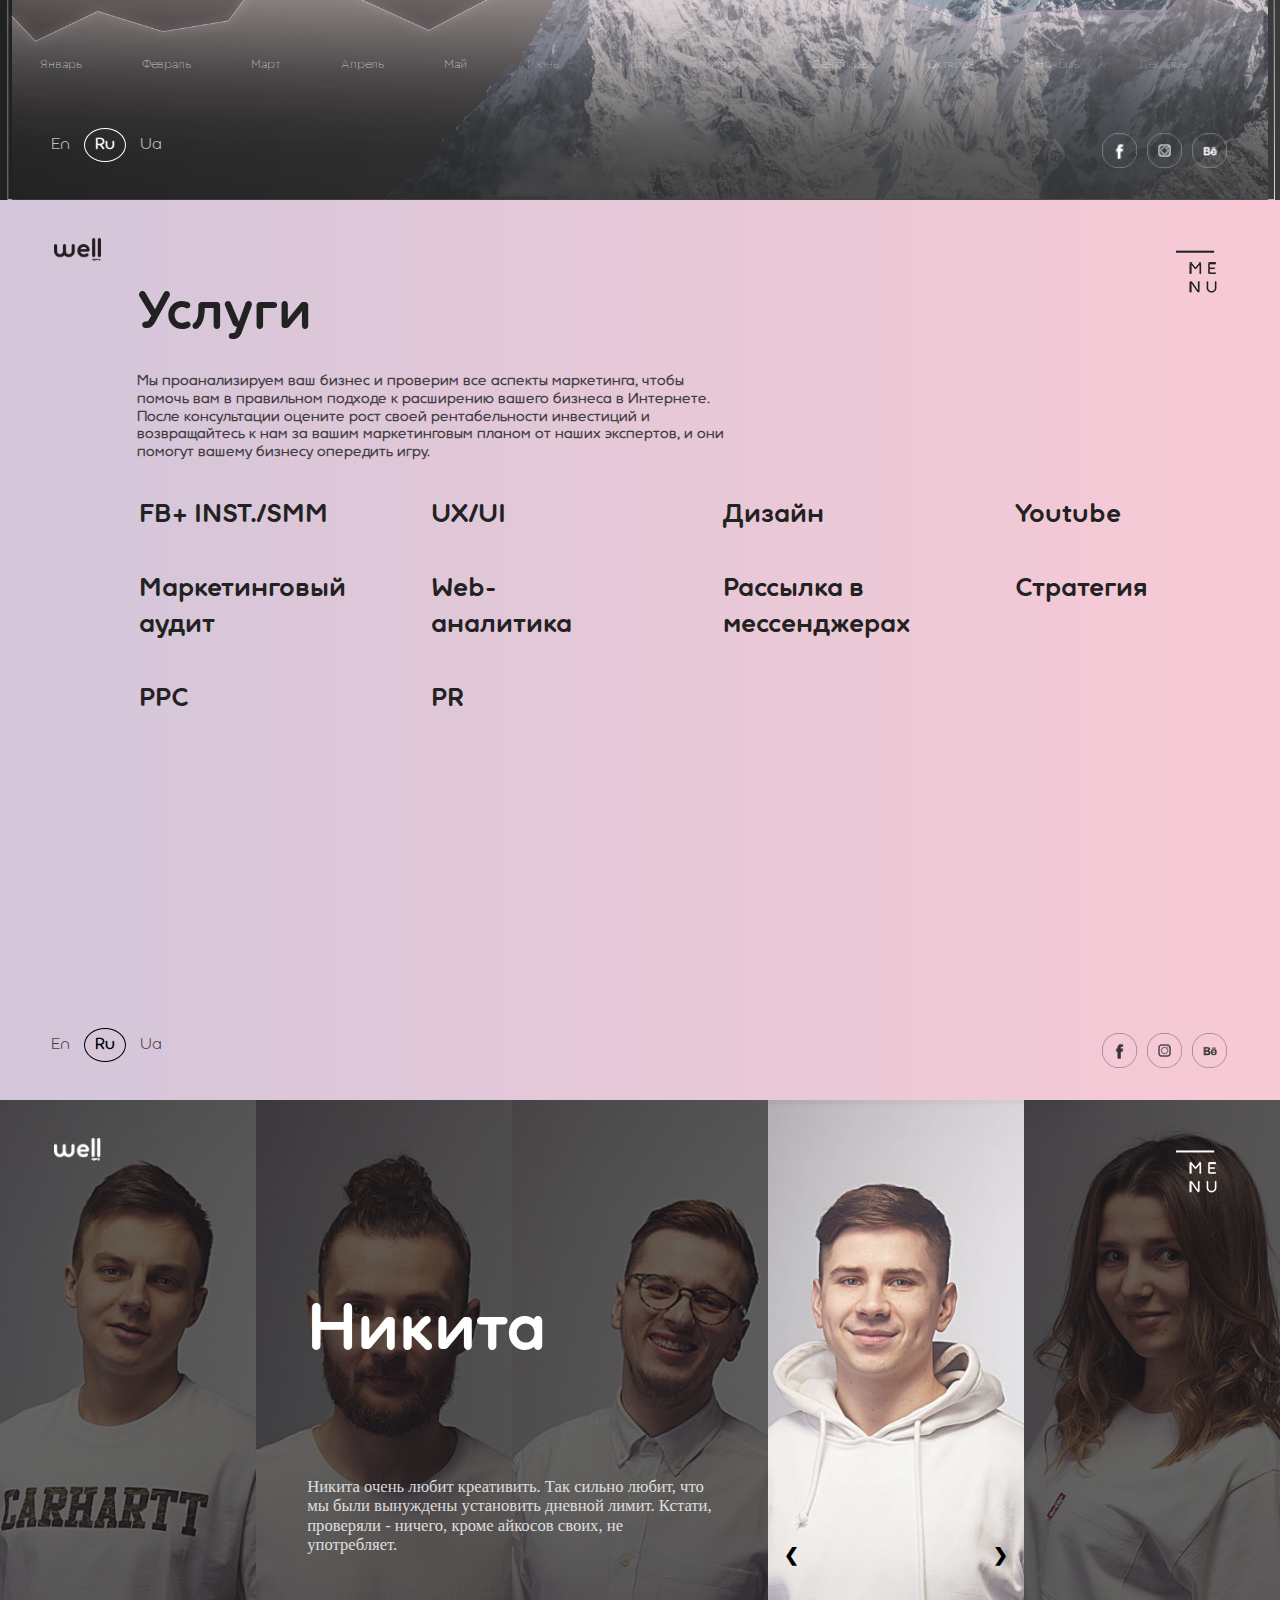
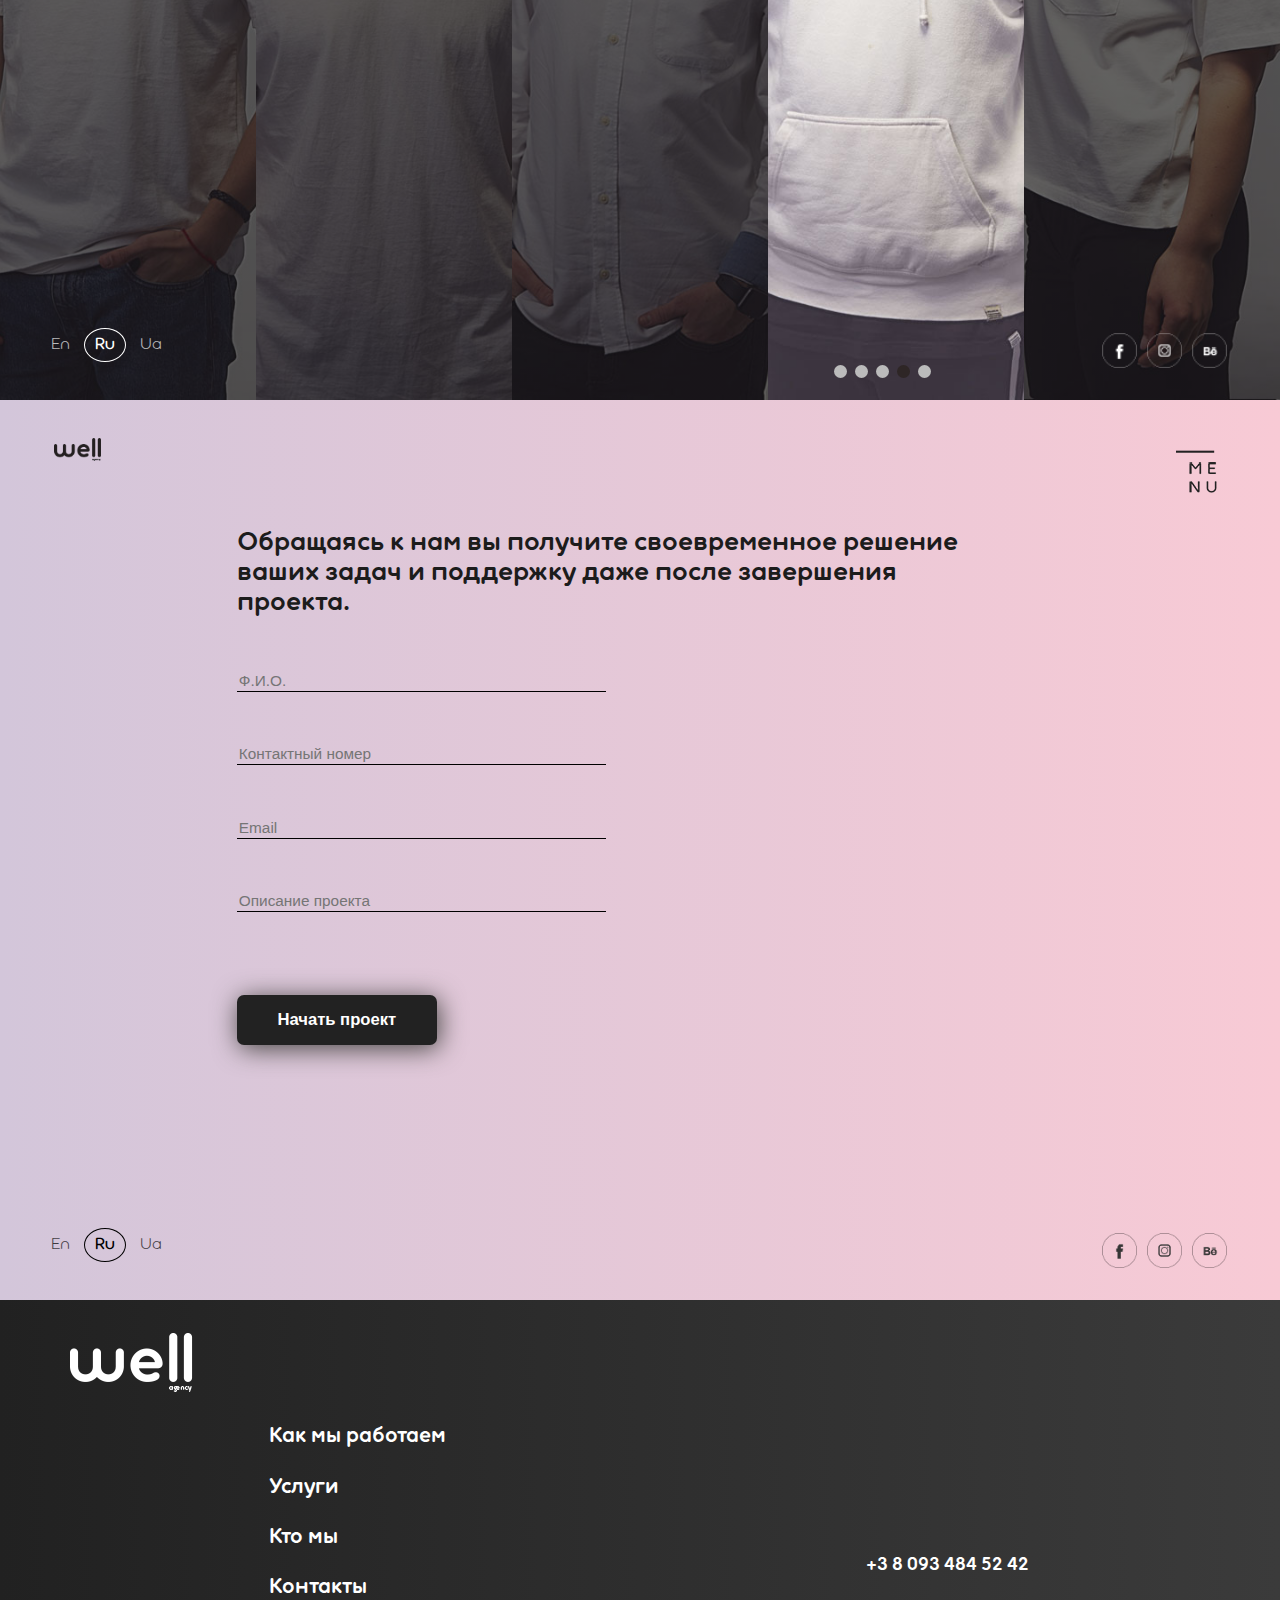
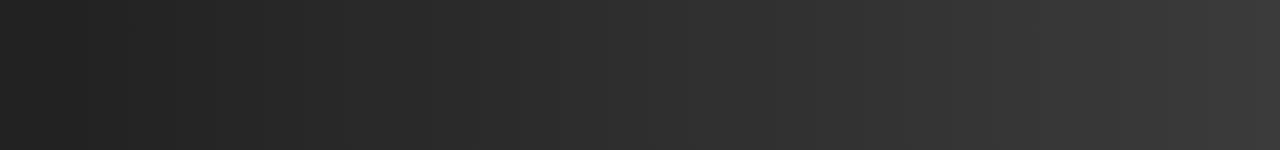
==== commit aebfa527: "site 3.0" ====
--- a/index.html
+++ b/index.html
@@ -1,7 +1,15 @@
 <!DOCTYPE html>
 <html lang="en" dir="ltr">
   <head>
-      
+      <!-- Google Tag Manager -->
+    <script>(function(w,d,s,l,i){w[l]=w[l]||[];w[l].push({'gtm.start':
+      new Date().getTime(),event:'gtm.js'});var f=d.getElementsByTagName(s)[0],
+      j=d.createElement(s),dl=l!='dataLayer'?'&l='+l:'';j.async=true;j.src=
+      'https://www.googletagmanager.com/gtm.js?id='+i+dl;f.parentNode.insertBefore(j,f);
+      })(window,document,'script','dataLayer','GTM-NXF7KRD');
+    </script>
+    <!-- End Google Tag Manager -->
+
     <script src="https://ajax.googleapis.com/ajax/libs/jquery/3.3.1/jquery.min.js"></script>
     <meta name="viewport" content="minimal-ui, width=device-width, initial-scale=1.0, maximum-scale=1.0, user-scalable=no">
     <!-- <meta name="viewport" content="width=device-width,initial-scale=1.0"> -->
@@ -15,16 +23,23 @@
     <title></title>
   </head>
   <body>
+    <!-- Google Tag Manager (noscript) -->
+  <noscript>
+    <iframe src="https://www.googletagmanager.com/ns.html?id=GTM-NXF7KRD"
+      height="0" width="0" style="display:none;visibility:hidden">
+    </iframe>
+  </noscript>
+  <!-- End Google Tag Manager (noscript) -->
     <div id="Page_1">
       <header>
         <img class="logo" src="files/WellAgencyLogo.png" alt="">
         <img class="menu_icon" src="files/Page3/Menu_icon.png" alt="">
         <div class="menu">
           <ul>
-            <li id="menu_contacts"><a href="#Page_5">Контакты</a></li>
-            <li id="menu_whoWe"><a href="#Page_4">Кто мы</a></li>
-            <li id="menu_services"><a href="#Page_3">Услуги</a></li>
-            <li id="menu_howWeWork"><a href="#Page_2">Как мы работаем</a></li>
+            <li id="menu_contacts"><a href="#Contacts">Контакты</a></li>
+            <li id="menu_whoWe"><a href="#WhoWe">Кто мы</a></li>
+            <li id="menu_services"><a href="#Service">Услуги</a></li>
+            <li id="menu_howWeWork"><a href="#HowDoWeWork">Как мы работаем</a></li>
           </ul>
         </div>
       </header>
@@ -37,7 +52,7 @@
         уникальным потребностям вашего бизнеса.
         </p>
       <button class="startProject" type="button" name="startProject"
-      onclick="window.location.href='#Page_5'">Начать проект</button>
+      onclick="window.location.href='#Contacts'">Начать проект</button>
       </article>
       <div class="languages">
         <div id="choose_lang"></div>
@@ -48,14 +63,14 @@
       <div class="social_media">
         <a href="https://www.facebook.com/WellAgency-310455106209892/?modal=admin_todo_tour" target="_blank"><img id="facebook" src="files/facebook.png" alt=""></a>
         <a href="https://www.instagram.com/well.agnc/" target="_blank"><img id="instagram" src="files/instagram.png" alt=""></a>
-        <a href="https://twitter.com/wellagency2?lang=ru" target="_blank"><img id="be" src="files/be.png" alt=""></a>        
+        <a href="https://twitter.com/wellagency2?lang=ru" target="_blank"><img id="be" src="files/be.png" alt=""></a>
       </div>
       <!-- <img class="Background" src="files/WellBackground1.png" alt=""> -->
       <img id="mob-bg" src="files/everest.png" alt="">
     </div>
 
 
-    <div id="Page_2">
+    <div id="HowDoWeWork">
       <div class="">
         <img class="logo" src="files/Page2/WellAgencyLogoWhite.png" alt="">
         <img class="menu_icon" src="files/Page2/Menu_icon.png" alt="">
@@ -92,7 +107,7 @@
       <div class="social_media">
           <a href="https://www.facebook.com/WellAgency-310455106209892/?modal=admin_todo_tour" target="_blank"><img id="facebook" src="files/Page2/facebookWhite.png" alt=""></a>
           <a href="https://www.instagram.com/well.agnc/" target="_blank"><img id="instagram" src="files/Page2/instagramWhite.png" alt=""></a>
-          <a href="https://twitter.com/wellagency2?lang=ru" target="_blank"><img id="be" src="files/Page2/beWhite.png" alt=""></a>        
+          <a href="https://twitter.com/wellagency2?lang=ru" target="_blank"><img id="be" src="files/Page2/beWhite.png" alt=""></a>
       </div>
       <img id="bg-second-page" src="files/Page2/Wawe1.png" alt="">
       <div id="mob-bg-second-page">
@@ -102,7 +117,7 @@
     </div>
 
 
-    <div id="Page_3">
+    <div id="Service">
       <div class="imags">
         <img class="logo" src="files/WellAgencyLogo.png" alt="">
         <img class="menu_icon" src="files/Page3/Menu_icon.png" alt="">
@@ -161,9 +176,9 @@
               <li><a href="#">PR</a></li>
             </ul>
         </div>
-        
-    </div>
-   
+
+    </div>
+
 
     <!-- If we need navigation buttons -->
     <div class="swiper-button-prev"></div>
@@ -174,7 +189,7 @@
      <!-- If we need pagination -->
      <!-- <div class="swiper-pagination"></div> -->
   </div>
-  
+
       <div class="languages">
         <div id="choose_lang"></div>
         <span class="language" id="english">En</span>
@@ -184,12 +199,12 @@
       <div class="social_media">
         <a href="https://www.facebook.com/WellAgency-310455106209892/?modal=admin_todo_tour" target="_blank"><img id="facebook" src="files/facebook.png" alt=""></a>
         <a href="https://www.instagram.com/well.agnc/" target="_blank"><img id="instagram" src="files/instagram.png" alt=""></a>
-        <a href="https://twitter.com/wellagency2?lang=ru" target="_blank"><img id="be" src="files/be.png" alt=""></a>        
-      </div>
-    </div>
-
-
-    <div id="Page_4">
+        <a href="https://twitter.com/wellagency2?lang=ru" target="_blank"><img id="be" src="files/be.png" alt=""></a>
+      </div>
+    </div>
+
+
+    <div id="WhoWe">
 
       <img class="logo" src="files/Page2/WellAgencyLogoWhite.png" alt="">
       <img class="menu_icon" src="files/Page2/Menu_icon.png" alt="">
@@ -216,7 +231,7 @@
           <img src="files/Page4/3.jpg" alt="18" class="fr-trust-element">
           <img src="files/Page4/4.jpg" alt="19" class="fr-trust-element">
           <img src="files/Page4/5.jpg" alt="20" class="fr-trust-element">
-      </div>   
+      </div>
     </section>
 
       <div class="slideshow-container">
@@ -281,7 +296,7 @@
         <span class="dot" onclick="currentSlide(3)"><div></div></span>
         <span class="dot" onclick="currentSlide(4)"><div></div></span>
       </div>
-      
+
       <div class="languages">
         <div id="choose_lang"></div>
         <span class="language" id="english">En</span>
@@ -291,12 +306,12 @@
       <div class="social_media">
         <a href="https://www.facebook.com/WellAgency-310455106209892/?modal=admin_todo_tour" target="_blank"><img id="facebook" src="files/Page2/facebookWhite.png" alt=""></a>
         <a href="https://www.instagram.com/well.agnc/" target="_blank"><img id="instagram" src="files/Page2/instagramWhite.png" alt=""></a>
-        <a href="https://twitter.com/wellagency2?lang=ru" target="_blank"><img id="be" src="files/Page2/beWhite.png" alt=""></a>        
-      </div>
-    </div>
-
-
-    <div id="Page_5">
+        <a href="https://twitter.com/wellagency2?lang=ru" target="_blank"><img id="be" src="files/Page2/beWhite.png" alt=""></a>
+      </div>
+    </div>
+
+
+    <div id="Contacts">
     <div class="imags">
       <img class="logo" src="files/WellAgencyLogo.png" alt="">
       <img class="menu_icon" src="files/Page3/Menu_icon.png" alt="">
@@ -327,17 +342,17 @@
       <div class="social_media">
         <a href="https://www.facebook.com/WellAgency-310455106209892/?modal=admin_todo_tour" target="_blank"><img id="facebook" src="files/facebook.png" alt=""></a>
         <a href="https://www.instagram.com/well.agnc/" target="_blank"><img id="instagram" src="files/instagram.png" alt=""></a>
-        <a href="https://twitter.com/wellagency2?lang=ru" target="_blank"><img id="be" src="files/be.png" alt=""></a>        
+        <a href="https://twitter.com/wellagency2?lang=ru" target="_blank"><img id="be" src="files/be.png" alt=""></a>
       </div>
     </div>
 
     <footer>
       <img src="files/footerLogo.png" alt="">
       <ul>
-        <li><a href="#Page_2">Как мы работаем</a></li>
-        <li><a href="#Page_3">Услуги</a></li>
-        <li><a href="#Page_4">Кто мы</a></li>
-        <li><a href="#Page_5">Контакты</a></li>
+        <li><a href="#HowDoWeWork" id="anchorPage2">Как мы работаем</a></li>
+        <li><a href="#Service" id="anchorPage3">Услуги</a></li>
+        <li><a href="#WhoWe" id="anchorPage4">Кто мы</a></li>
+        <li><a href="#Contacts" id="anchorPage5">Контакты</a></li>
       </ul>
       <div class="contacts">
         <!-- <p id="email">proagency@gmail.com</p> -->
@@ -353,10 +368,10 @@
       <div class="menu_form">
         <h1>Меню</h1>
         <ul>
-          <li><a href="#Page_2" onclick="closeMenu()">Как мы работаем</a></li>
-          <li><a href="#Page_3" onclick="closeMenu()">Услуги</a></li>
-          <li><a href="#Page_4" onclick="closeMenu()">Кто мы</a></li>
-          <li><a href="#Page_5" onclick="closeMenu()">Контакты</a></li>
+          <li><a href="#HowDoWeWork" onclick="closeMenu()">Как мы работаем</a></li>
+          <li><a href="#Service" onclick="closeMenu()">Услуги</a></li>
+          <li><a href="#WhoWe" onclick="closeMenu()">Кто мы</a></li>
+          <li><a href="#Contacts" onclick="closeMenu()">Контакты</a></li>
         </ul>
         <button class="startProject" type="button" name="button">Начать проект</button>
       </div>
@@ -364,7 +379,7 @@
 
     <div id="mob-menu-page">
         <img class="logo" src="files/WellAgencyLogo.png" alt="">
-     
+
         <div class="close">
           <span>&#x2716;</span>
           <span>Закрыть</span>
@@ -372,15 +387,15 @@
         <div class="menu_form">
           <h1>Меню</h1>
           <ul>
-            <li><a href="#Page_2" onclick="closeMenu()">Как мы работаем</a></li>
-            <li><a href="#Page_3" onclick="closeMenu()">Услуги</a></li>
-            <li><a href="#Page_4" onclick="closeMenu()">Кто мы</a></li>
-            <li><a href="#Page_5" onclick="closeMenu()">Контакты</a></li>
+            <li><a href="#HowDoWeWork" onclick="closeMenu()">Как мы работаем</a></li>
+            <li><a href="#Service" onclick="closeMenu()">Услуги</a></li>
+            <li><a href="#WhoWe" onclick="closeMenu()">Кто мы</a></li>
+            <li><a href="#Contacts" onclick="closeMenu()">Контакты</a></li>
           </ul>
           <div class="social_media">
             <a href="https://www.facebook.com/WellAgency-310455106209892/?modal=admin_todo_tour" target="_blank"><img id="facebook" src="files/facebook.png" alt=""></a>
             <a href="https://www.instagram.com/well.agnc/" target="_blank"><img id="instagram" src="files/instagram.png" alt=""></a>
-            <a href="https://twitter.com/wellagency2?lang=ru" target="_blank"><img id="be" src="files/be.png" alt=""></a>        
+            <a href="https://twitter.com/wellagency2?lang=ru" target="_blank"><img id="be" src="files/be.png" alt=""></a>
           </div>
           <button class="startProject" type="button" name="button">
             Начать проект</button>
@@ -391,8 +406,8 @@
     <script src="app.js" type="text/javascript"></script>
     <script src="functionality.js"></script>
     <script src="ajax.js"></script>
-    <script src="page-translation.js"></script> 
-    
+    <script src="page-translation.js"></script>
+
     <script>
       var mySwiper = new Swiper ('.swiper-container', {
     // Optional parameters
--- a/cascade.css
+++ b/cascade.css
@@ -222,7 +222,7 @@
 
 
 /******Beginning Page 2******/
-#Page_2{
+#HowDoWeWork{
   position: relative;
   background:
     /* url('files/Page2/Wawe1.png') no-repeat 0px 0px, */
@@ -248,11 +248,11 @@
   margin: 3% 0 0 4.2%;
 }
 
-#Page_2 article{
+#HowDoWeWork article{
   margin: 5% 0 0 10.7%;
 }
 
-#Page_2 h1{
+#HowDoWeWork h1{
   /* font-size: 53.868px; */
   position: relative;
   font-size: 4vw;
@@ -264,7 +264,7 @@
   margin: 0;
 }
 
-#Page_2 p{
+#HowDoWeWork p{
   width: 47.4%;
   margin-top: 1.5%;
   /* font-size: 14px; */
@@ -312,11 +312,11 @@
   opacity: 0.7;
 }
 
-#Page_2 .language, #Page_4 .language{
+#HowDoWeWork .language, #WhoWe .language{
   color: white;
 }
 
-#Page_2 #russian, #Page_4 #russian{
+#HowDoWeWork #russian, #WhoWe #russian{
   border-color: white;
 }
 
@@ -327,24 +327,24 @@
 
 
 /******Beginning Page 3******/
-#Page_3{
+#Service{
   position: relative;
   background: linear-gradient(to right, #d3c6da, #f8cad5);
   width: 100%;
   height: 100%;
 }
 
-#Page_3 .swiper-container{
+#Service .swiper-container{
   display: none;
 }
 
-#Page_3 article{
+#Service article{
   margin: 0 0 0 10.7%;
   position: relative;
   color: black;
 }
 
-#Page_3 h1{
+#Service h1{
   /* font-size: 53.868px; */
   font-size: 4vw;
   font-family: "UltimaPro";
@@ -355,7 +355,7 @@
   margin: 3% 0 1.7% 0;
 }
 
-#Page_3 p{
+#Service p{
   width: 52%;
   margin-top: 3.5%;
   /* font-size: 14px; */
@@ -369,12 +369,12 @@
   margin-bottom: 0;
 }
 
-#Page_3 .service_item, .mob-service-item{
+#Service .service_item, .mob-service-item{
   height: 45%;
   margin-left: 3.7%;
 }
 
-#Page_3 .service_item ul, #Page_3 .mob-service-item {
+#Service .service_item ul, #Service .mob-service-item {
   display: flex;
   flex: row;
   flex-wrap: wrap;
@@ -383,14 +383,14 @@
   margin: 0;
 }
 
-#Page_3 .service_item li,
-#Page_3 .mob-service-item li{
+#Service .service_item li,
+#Service .mob-service-item li{
   width: 16.3%;
   margin-top: 3%;
   margin-left: 7.4%;
 }
 
-#Page_3 .service_item a,
+#Service .service_item a,
 .mob-service-item a{
   /* font-size: 29px; */
   font-size: 2vw;
@@ -405,13 +405,13 @@
 /******End Page 3******/
 
 /******Beginning Page 4******/
-#Page_4{
+#WhoWe{
   position: relative;
   width: 100%;
   height: 100%;
 }
 
-.Page_4 .logo, .Page .menu_icon{
+.WhoWe .logo, .Page .menu_icon{
   position: absolute;
   z-index: 10;
 }
@@ -423,13 +423,13 @@
 right: 0;
 bottom: 0;
 left: 0;
-background: 
+background:
       repeating-linear-gradient(to right,
       black 0,
       black 60%,
       transparent 60%,
       transparent 80%);
-opacity: .6; 
+opacity: .6;
 }
 
 
@@ -443,7 +443,7 @@
   height: 100%;
   /* animation: roll 25s steps(5,end) infinite; */
   font-size: 0;
-  
+
 }
 .images img{
   /* width: 20%; */
@@ -451,12 +451,12 @@
   height: 100%;
 }
 section {
-  position: absolute; 
+  position: absolute;
   top: 0;
   bottom: 0;
   width: 100%;
   height: 100%;
-  overflow: hidden; 
+  overflow: hidden;
   z-index: -11;
 }
 
@@ -604,7 +604,7 @@
 /******End Page 4******/
 
 /******Beginning Page 5******/
-#Page_5{
+#Contacts{
   position: relative;
   background: linear-gradient(to right, #d3c6da, #f8cad5);
   width: 100%;
@@ -649,7 +649,7 @@
   width: 100%;
   /* height: 55vh; */
   height: 55%;
-  max-height: 400px;
+  max-height: 450px;
   background: linear-gradient(to right, #212121, #3b3b3b);
 }
 
@@ -673,7 +673,7 @@
 }
 
 footer .contacts{
-  position: relative; 
+  position: relative;
   width: 15%;
   bottom: 20%;
   float: right;
@@ -775,12 +775,12 @@
 /******media queries******/
 
 @media screen and (min-height:769px) {
-  
+
   .landing_text p{
     font-size: 1.5vw;
   }
 
-  #Page_2 p{
+  #HowDoWeWork p{
     margin-top: 2%;
     font-size: 1.5vw;
   }
@@ -791,7 +791,7 @@
     width: 200px;
     font-size: 1.3vw;
   }
-  
+
   .registration{
     height: 75%;
   }
@@ -801,7 +801,7 @@
     line-height: 1.174;
     margin-bottom: 5%;
   }
-  
+
   .registration_fields input{
     width: 35%;
     margin-top: 5%;
@@ -828,7 +828,7 @@
     margin-left: 35%;
     margin-bottom: -10%;
   }
-  
+
   #Page_1 .logo{
     margin-top: 10%;
   }
@@ -870,7 +870,7 @@
     display: block;
   }
 
-  #Page_2 article{
+  #HowDoWeWork article{
     height: 40%;
     margin-top: 10%;
   }
@@ -883,7 +883,7 @@
     display: block;
   }
 
-  #Page_1, #Page_2{
+  #Page_1, #HowDoWeWork{
     overflow: hidden;
   }
 
@@ -904,15 +904,15 @@
   }
 
 
-  #Page_2 h1{
+  #HowDoWeWork h1{
     font-size: 10vw;
-    width: 80%; 
+    width: 80%;
     height: 40%;
-    line-height: 120%; 
-    margin-bottom: 15%; 
-  }
-  
-  #Page_2 p, #Page_3 p{
+    line-height: 120%;
+    margin-bottom: 15%;
+  }
+
+  #HowDoWeWork p, #Service p{
     width: 80%;
     height: 60%;
     font-size: 3.2vw;
@@ -921,30 +921,30 @@
     opacity: 1;
   }
 
-  #Page_3 article{
+  #Service article{
     height: 20%;
     margin-top: 0%;
     margin-bottom: 0%;
   }
 
-  #Page_3 h1{
+  #Service h1{
     font-size: 10vw;
-    width: 80%; 
+    width: 80%;
     height: 40%;
-    line-height: 120%; 
+    line-height: 120%;
     padding-top: 10%;
     padding-bottom: 10%;
   }
 
-  #Page_3 .service_item, #Page_3 .service p{
+  #Service .service_item, #Service .service p{
     display: none;
   }
- 
-  #Page_3 .mob-service{
+
+  #Service .mob-service{
     margin-top: 15%;
   }
 
-  #Page_3 .swiper-container{
+  #Service .swiper-container{
     display: block;
   }
 
@@ -953,43 +953,43 @@
     height: 55%;
   }
 
-  #Page_3 .mob-service-item{
+  #Service .mob-service-item{
     height: 100%;
     margin: 0 14%;
   }
-  
-  #Page_3 .mob-service-item li{
+
+  #Service .mob-service-item li{
     width: 35%;
     margin-top: 5%;
     margin-left: 0;
     margin-right: 0;
   }
 
-  #Page_3 .mob-service-item li:nth-child(2n+1){
+  #Service .mob-service-item li:nth-child(2n+1){
     margin-right: 30%;
   }
-  
-  #Page_3 .mob-service-item a{
+
+  #Service .mob-service-item a{
     font-size: 4vw;
   }
 
-  #Page_3 .swiper-slide p{
+  #Service .swiper-slide p{
     width: 60%;
     height: 70%;
     margin: 10% auto;
     font-size: 3.5vw;
   }
 
-  #Page_4 .fr-trust-wrapper, section:after,
+  #WhoWe .fr-trust-wrapper, section:after,
   .social_media, .languages{
     display: none;
   }
 
-  #Page_4 .mySlides, #Page_4 .mySlides img{
+  #WhoWe .mySlides, #WhoWe .mySlides img{
     display: block;
   }
 
-  #Page_4 .mySlides h1{
+  #WhoWe .mySlides h1{
     display: block;
   }
 
@@ -1013,7 +1013,7 @@
     font-weight: 700;
     line-height: 100%;
   }
-  
+
   .slideshow-container{
     width: 100%;
     left: 0%;
@@ -1072,7 +1072,7 @@
      border-radius:50%;
   }
 
-  #Page_4 .logo{
+  #WhoWe .logo{
     position: absolute;
     z-index: 25;
   }
@@ -1081,7 +1081,7 @@
     height: 70%;
     margin: 7% 0 0 18.5%;
   }
-  
+
   .registration p{
     height: 20%;
     width: 80%;
@@ -1094,7 +1094,7 @@
   .registration_fields{
     height: 50%;
   }
-  
+
   .registration_fields input{
     width: 90%;
     height: 8%;
@@ -1103,8 +1103,8 @@
     border-bottom: 1px solid black;
   }
 
-  #Page_5 .startProject{
-    margin-top: 15%;  
+  #Contacts .startProject{
+    margin-top: 15%;
     height: 10%;
     font-size: 3.5vw;
   }
@@ -1112,7 +1112,7 @@
   .registration_fields input:nth-child(4){
     display: none;
   }
-  
+
   #projectDescription{
     height: 45%;
     display: block;
@@ -1192,7 +1192,7 @@
     width: 30%;
     font-size: 3vw;
   }
-  
+
   .menu_form h1{
     height: 10%;
     font-size: 7vw;
@@ -1200,17 +1200,17 @@
     margin-top: 10%;
     font-weight: 900;
   }
-  
+
   .menu_form ul{
     height: 35%;
     clear: both;
   }
-  
+
   .menu_form li{
     height: 20%;
     margin-bottom: 15%;
   }
-  
+
   .menu_form a{
     font-size: 4vw;
     font-weight: 100;
@@ -1226,12 +1226,12 @@
 
 /* @media screen and (max-width: 480px){ */
 @media screen and (max-width: 600px) and (orientation: portrait){
-  
+
   #mob-bg{
     margin-left: 25%;
     margin-bottom: -10%;
   }
-  
+
   .logo{
     margin-top: 10%;
     /* width: 88px;
@@ -1254,7 +1254,7 @@
     margin-bottom: 0;
   }
 
-  #Page_2 article{
+  #HowDoWeWork article{
     margin-top: 15%;
   }
 
@@ -1263,25 +1263,25 @@
     left: -105%;
   }
 
-  #Page_2 h1{
-    margin-bottom: 7%; 
-  }
-  
-  #Page_2 p, #Page_3 p{
+  #HowDoWeWork h1{
+    margin-bottom: 7%;
+  }
+
+  #HowDoWeWork p, #Service p{
     font-size: 3.5vw;
   }
 
 
-  #Page_3 h1{
+  #Service h1{
     padding-top: 15%;
     padding-bottom: 20%;
   }
 
-  #Page_3 .swiper-slide p{
+  #Service .swiper-slide p{
     margin: 15% auto;
     font-size: 3.7vw;
   }
-  
+
   #employee-name{
     top: 67%;
   }
@@ -1289,7 +1289,7 @@
   #employee-info{
     top: 72%;
   }
-  
+
 
   .mySlides img{
     object-fit: cover;
@@ -1298,15 +1298,15 @@
   .registration{
     margin: 10% 0 0 18.5%;
   }
-  
+
   .registration p{
     margin-bottom: 5%;
   }
 
-  #Page_5 .startProject{
-    margin-top: 15%;  
-  }
-  
+  #Contacts .startProject{
+    margin-top: 15%;
+  }
+
   #mob-menu-page .social_media{
     margin: 0 15%;
   }
@@ -1317,7 +1317,7 @@
     margin-left: 0;
     /* margin-right: 5%; */
   }
-  
+
   .menu_form ul{
     margin-bottom: 15%;
   }
@@ -1325,7 +1325,7 @@
 
 
 @media screen and (max-height: 768px) and (orientation:landscape){
-  
+
   .menu_icon{
     width: 3.5%;
   }
@@ -1333,7 +1333,7 @@
   .logo{
     width: 6%;
   }
-  
+
   .menu li{
     font-size: 1.5vw;
   }
@@ -1347,24 +1347,24 @@
     z-index: 11;
   }
 
-  #Page_2 article{
+  #HowDoWeWork article{
     margin-top: 3%;
   }
 
-  #Page_2 h1{
+  #HowDoWeWork h1{
     font-size: 3.5vw;
   }
 
-  #Page_2 p{
+  #HowDoWeWork p{
     font-size: 1.1vw;
   }
 
-  #Page_3 p{
+  #Service p{
     width: 73%;
     font-size: 1.4vw;
   }
 
-  #Page_3 .service_item a{
+  #Service .service_item a{
     font-size: 1.8vw;
   }
 
@@ -1377,31 +1377,31 @@
     font-size: 1.7vw;
     margin-bottom: 4%;
   }
-  
+
   footer{
     height: 55%;
   }
 
   #menu_page{
-    right: 0%; 
-  }
-  
+    right: 0%;
+  }
+
   .close{
     width: 35%;
     font-size: 1.2vw;
   }
-  
+
   .close span{
     margin-right: 15%;
   }
-  
+
   .menu_form a{
     font-size: 1.4vw;
   }
 }
 
 @media screen and (max-height: 480px) and (orientation:landscape){
- 
+
   .menu_icon{
     margin-left: 0;
     right: 4.9%;
@@ -1418,7 +1418,7 @@
   .menu li{
     font-size: 1.4vw;
   }
-  
+
   .landing_text {
     margin: 3% 0px 0px 18%;
   }
@@ -1426,14 +1426,14 @@
   .landing_text p{
     font-size: 1.4vw;
   }
-  
+
   .startProject{
     margin-top: 6%;
     height: 30px;
     width: 135px;
     font-size: 1.2vw;
   }
-  
+
   .languages{
     bottom: 6.5%;
   }
@@ -1456,27 +1456,27 @@
   .social_media img{
     width: 30px;
   }
-  
-  #Page_2 p{
+
+  #HowDoWeWork p{
     margin-top: 2.5%;
     font-size: 1.5vw;
   }
-  
+
   #month{
     display: none;
   }
 
-  #Page_3 p{
+  #Service p{
     width: 73%;
     margin-top: 3.5%;
     font-size: 1.4vw;
   }
 
-  #Page_3 .service_item li{
+  #Service .service_item li{
     margin-top: 2.7%;
   }
-  
-  #Page_3 .service_item a{
+
+  #Service .service_item a{
     font-size: 1.8vw;
   }
 
@@ -1513,7 +1513,7 @@
 
   .registration_fields input{
     width: 33%;
-    
+
     margin-top: 3.8%;
     font-size: 1.5vw;
   }
@@ -1546,30 +1546,30 @@
 }
 
 /* @media only screen and (min-width: 480px) {
-  Здесь стили более разумных, но все еще мобильных устройств. Android, iPhone  и так далее. 
-  }
-   
+  Здесь стили более разумных, но все еще мобильных устройств. Android, iPhone  и так далее.
+  }
+
 @media only screen and (min-width: 768px) {
   Планшеты в режиме portrait.
   }
-   
+
 @media only screen and (min-width: 992px) {
   Планшеты в режиме landscape, нетбуки, ноутбуки, десктоп.
   }
-   
+
 @media only screen and (min-width: 1382px) {
    Десктоп с большими разрешениями, телевизоры.
 
 Landscape phones and down
 @media (max-width: 480px) { ... }
 
- Landscape phone to portrait tablet 
+ Landscape phone to portrait tablet
 @media (max-width: 767px) { ... }
 
- Portrait tablet to landscape and desktop 
+ Portrait tablet to landscape and desktop
 @media (min-width: 768px) and (max-width: 979px) { ... }
 
- Large desktop 
+ Large desktop
 @media (min-width: 1200px) { ... }
 
-   } */+   } */
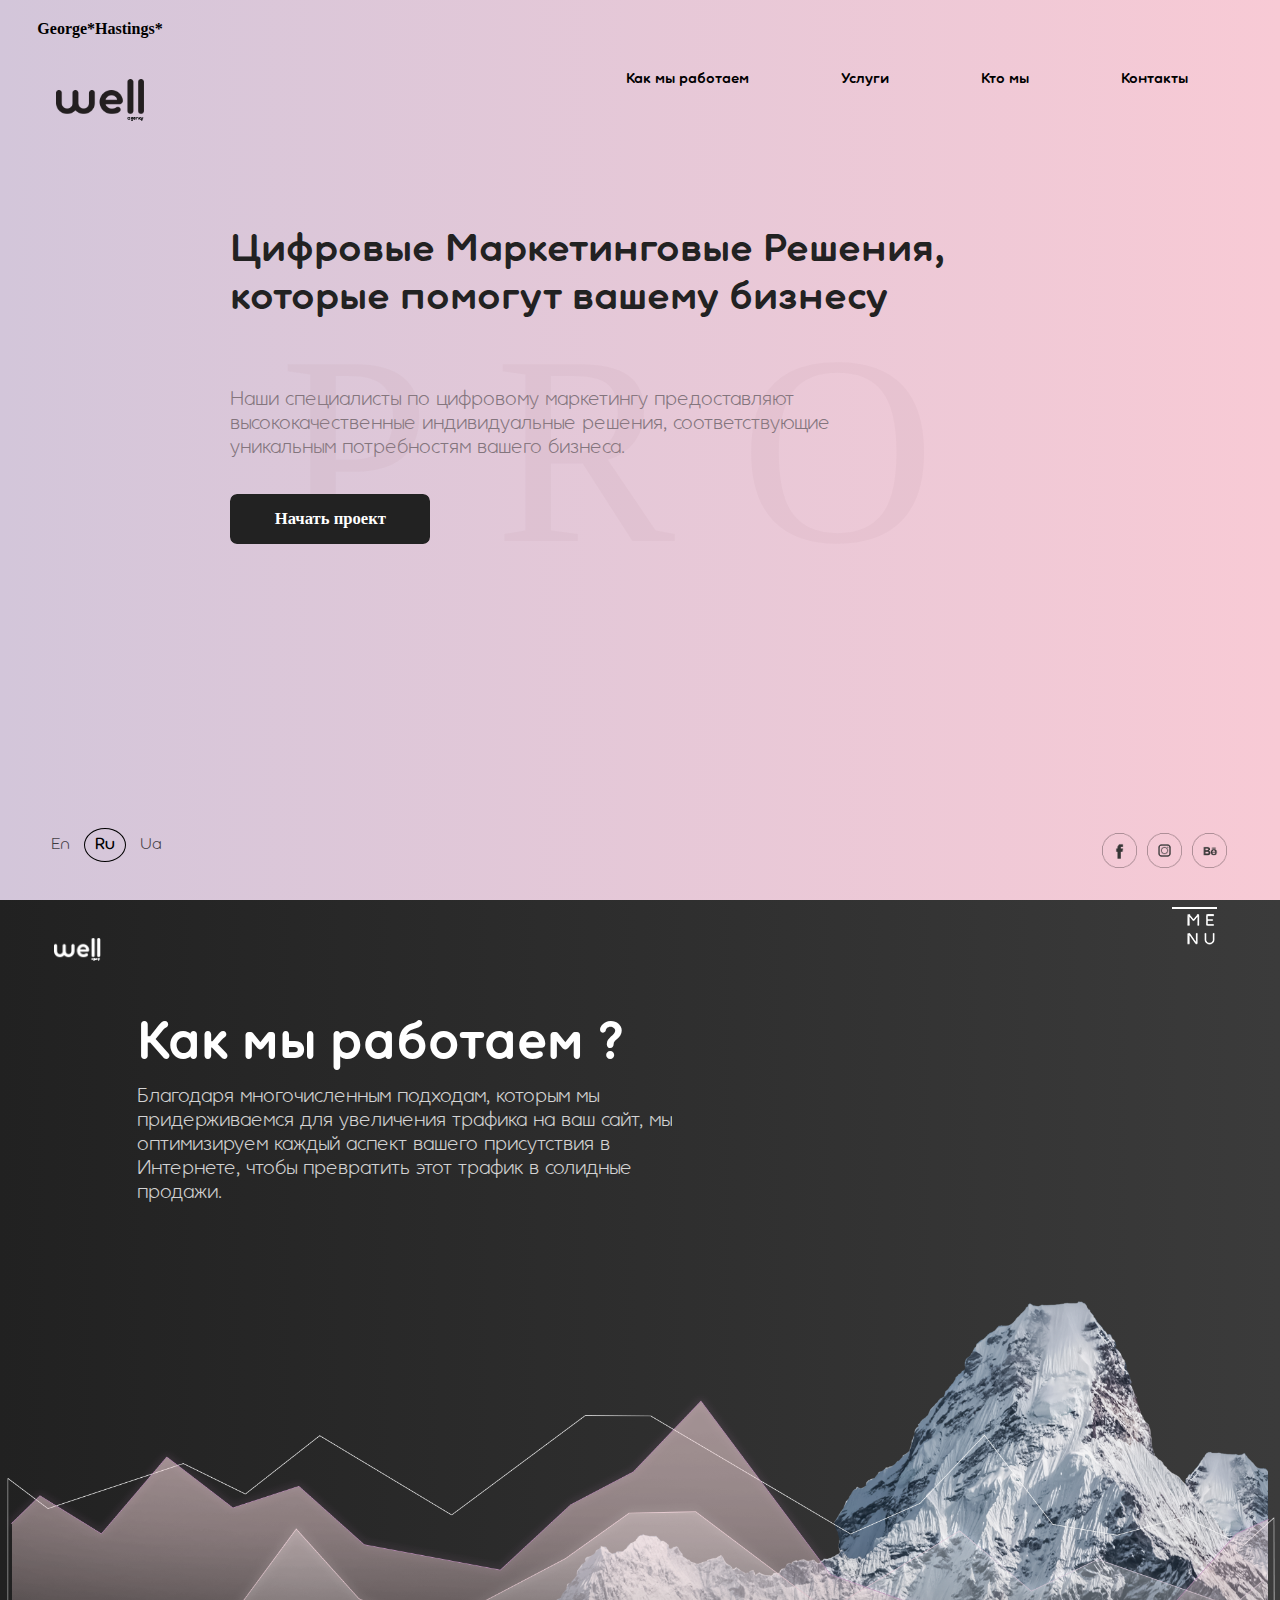
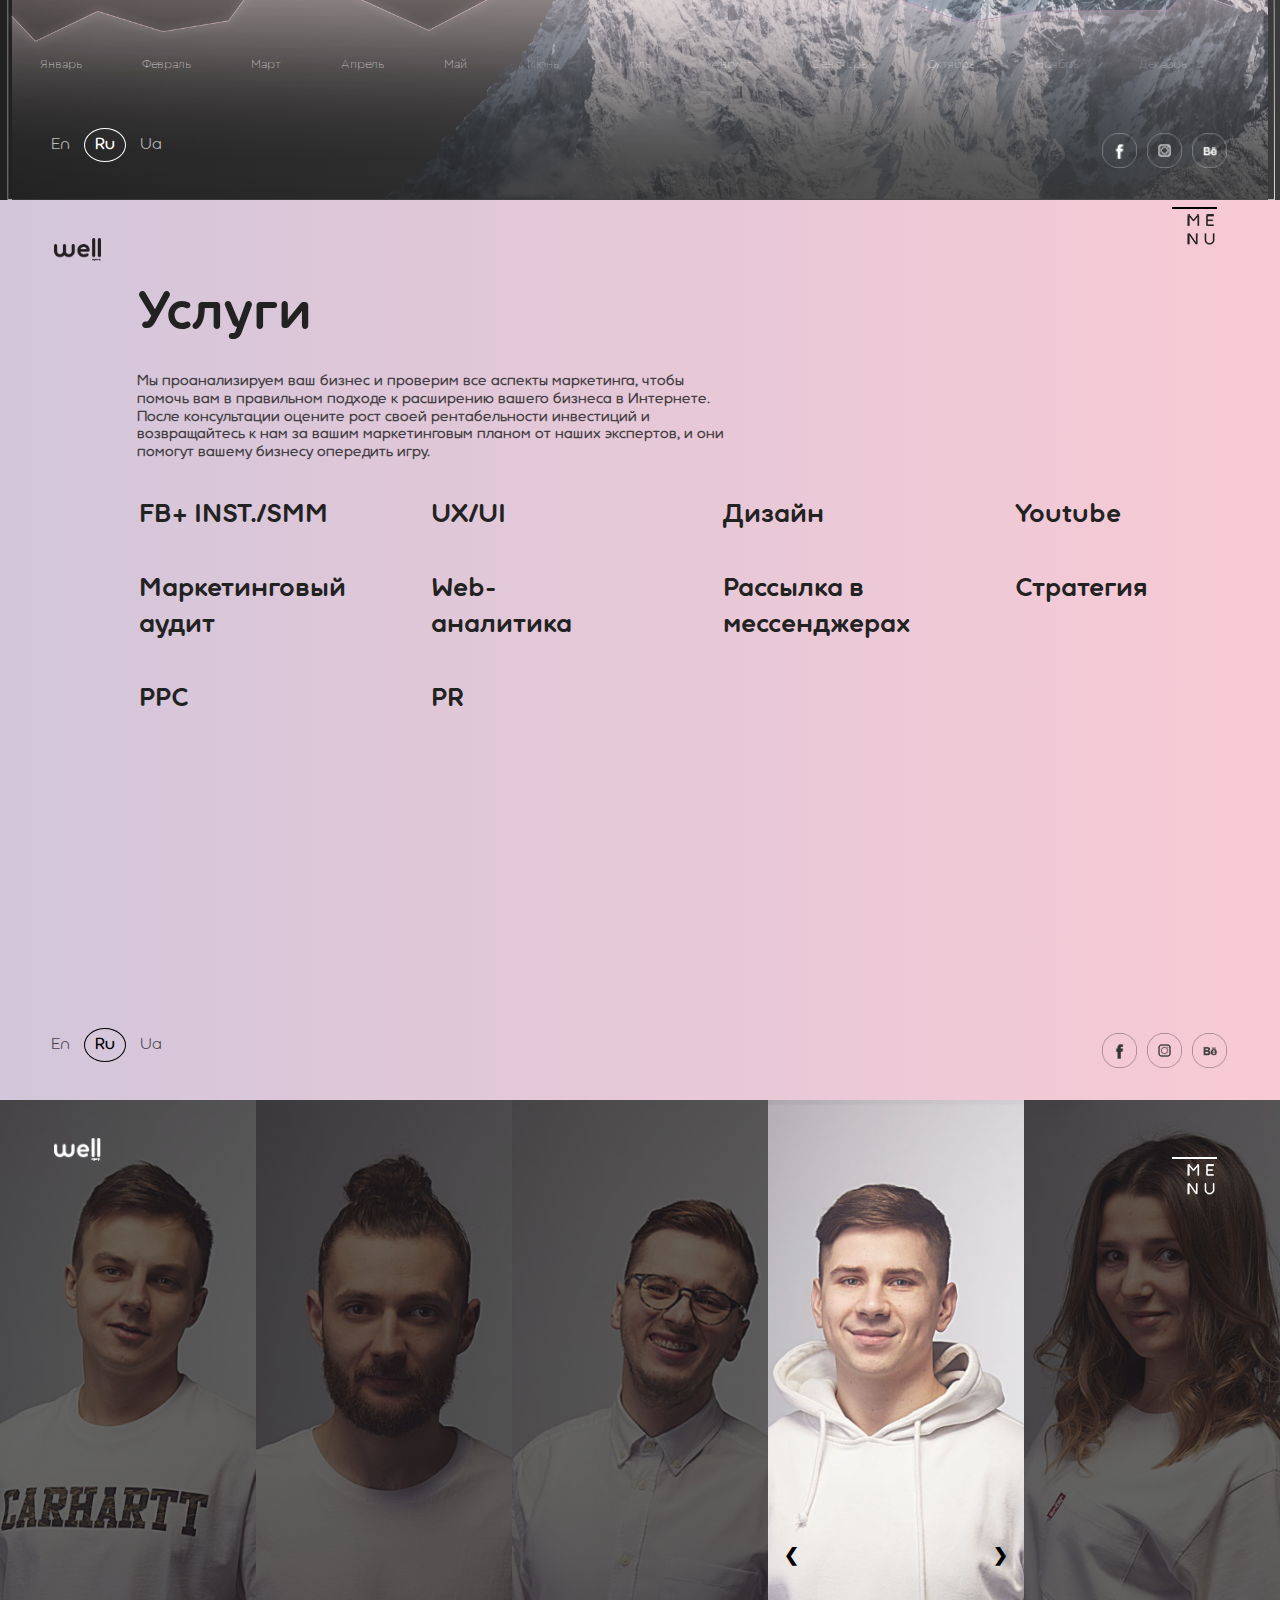
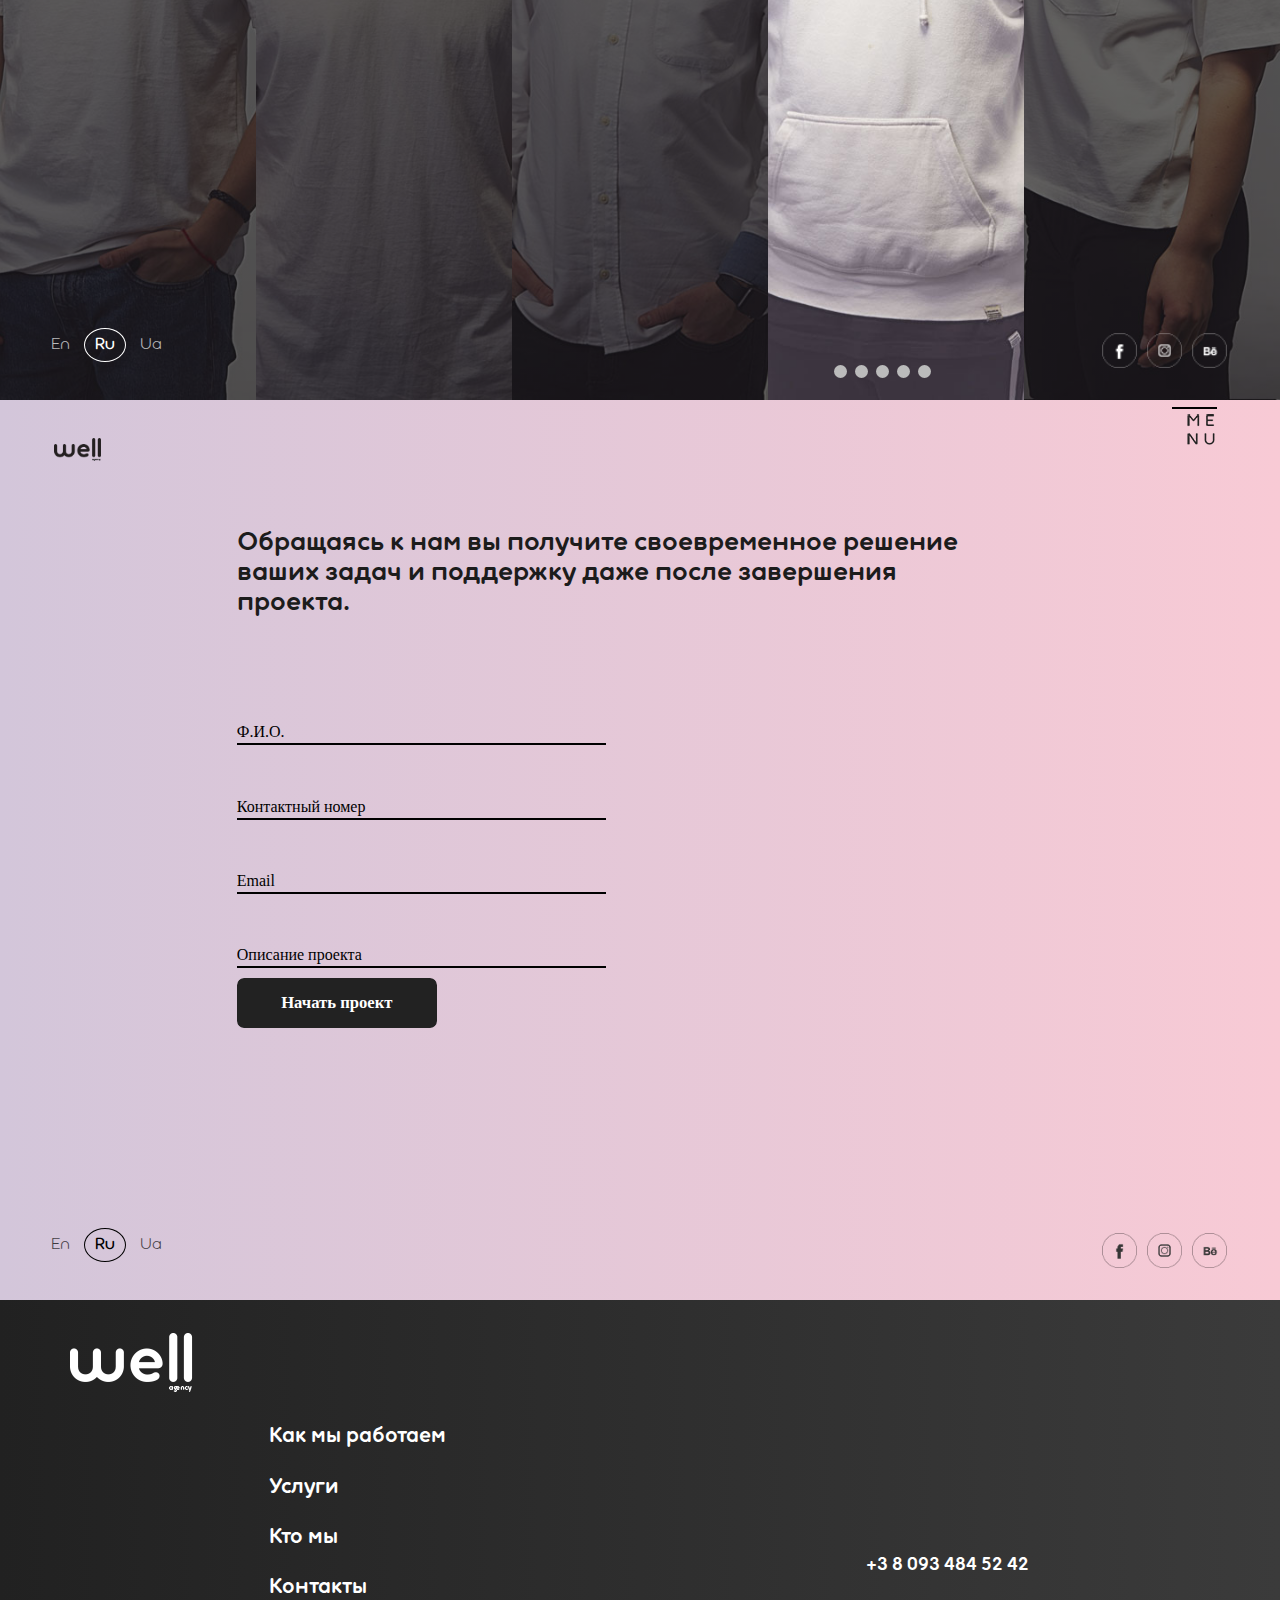
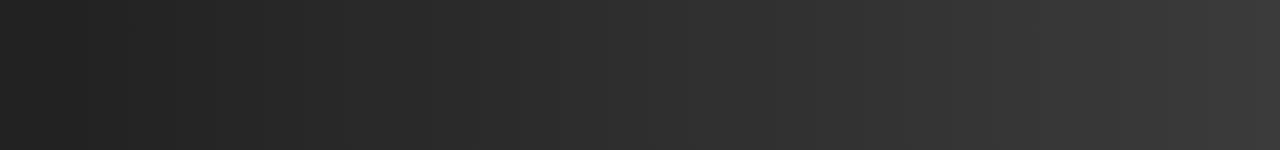
==== commit aaa34b3b: "After Animation" ====
--- a/index.html
+++ b/index.html
@@ -9,8 +9,8 @@
       })(window,document,'script','dataLayer','GTM-NXF7KRD');
     </script>
     <!-- End Google Tag Manager -->
-
-    <script src="https://ajax.googleapis.com/ajax/libs/jquery/3.3.1/jquery.min.js"></script>
+    <script src="libs/jquery/jquery-2.1.3.min.js"></script>
+    <!--<script src="https://ajax.googleapis.com/ajax/libs/jquery/3.3.1/jquery.min.js"></script>-->
     <meta name="viewport" content="minimal-ui, width=device-width, initial-scale=1.0, maximum-scale=1.0, user-scalable=no">
     <!-- <meta name="viewport" content="width=device-width,initial-scale=1.0"> -->
     <!-- <link rel="stylesheet" href="test.css" media=""> -->
@@ -19,6 +19,9 @@
     <link rel="stylesheet" href="cascade.css">
     <link rel="stylesheet" href="dist/css/swiper.css">
     <link rel="stylesheet" href="dist/css/swiper.min.css">
+    <!--<link rel="stylesheet" href="libs/fullPage/onepage-scroll.css">-->
+    <link rel="stylesheet" href="libs/animate/animate.min.css">
+    <link rel="stylesheet" href="custom_animate.css">
     <meta charset="utf-8">
     <title></title>
   </head>
@@ -30,9 +33,18 @@
     </iframe>
   </noscript>
   <!-- End Google Tag Manager (noscript) -->
+    <!--<div class="main">-->
     <div id="Page_1">
+      <div class="wrapper_big_text">
+        <p class="well_big_text">PRO</p>
+      </div>
+
       <header>
-        <img class="logo" src="files/WellAgencyLogo.png" alt="">
+        <div class="logo_block">
+          <div class="emblem">George*Hastings*</div>
+          <img class="logo" src="files/WellAgencyLogo.png" alt="">
+        </div>
+
         <img class="menu_icon" src="files/Page3/Menu_icon.png" alt="">
         <div class="menu">
           <ul>
@@ -51,8 +63,13 @@
         высококачественные индивидуальные решения, соответствующие
         уникальным потребностям вашего бизнеса.
         </p>
-      <button class="startProject" type="button" name="startProject"
-      onclick="window.location.href='#Contacts'">Начать проект</button>
+        <div class="btn_and_grad">
+          <div class="gradient"></div>
+          <span class="start_project_btn" onclick="window.location.href='#Contacts'">Начать проект</span>
+          <button class="startProject" type="button" name="startProject"
+                  onclick="window.location.href='#Contacts'"></button>
+        </div>
+
       </article>
       <div class="languages">
         <div id="choose_lang"></div>
@@ -73,7 +90,8 @@
     <div id="HowDoWeWork">
       <div class="">
         <img class="logo" src="files/Page2/WellAgencyLogoWhite.png" alt="">
-        <img class="menu_icon" src="files/Page2/Menu_icon.png" alt="">
+        <button class="custom-btn btn-6 menu_icon"><span><img class="menu_icon" src="files/Page2/Menu_icon.png" alt=""></span></button>
+
       </div>
       <article class="HowWeWork">
         <h1>Как мы работаем ?</h1>
@@ -120,7 +138,7 @@
     <div id="Service">
       <div class="imags">
         <img class="logo" src="files/WellAgencyLogo.png" alt="">
-        <img class="menu_icon" src="files/Page3/Menu_icon.png" alt="">
+        <button class="custom-btn btn-6 menu_icon"><span><img class="menu_icon" src="files/Page3/Menu_icon.png" alt=""></span></button>
       </div>
       <article class="service">
         <h1>Услуги</h1>
@@ -207,9 +225,10 @@
     <div id="WhoWe">
 
       <img class="logo" src="files/Page2/WellAgencyLogoWhite.png" alt="">
-      <img class="menu_icon" src="files/Page2/Menu_icon.png" alt="">
-
-    <section class="fr-trust-wrapper">
+      <button class="custom-btn btn-6 menu_icon"><span><img class="menu_icon" src="files/Page2/Menu_icon.png" alt=""></span></button>
+
+
+      <section class="fr-trust-wrapper">
       <div class="images">
           <img src="files/Page4/1.jpg" alt="1" id = "pics" class="fr-trust-element">
           <img src="files/Page4/2.jpg" alt="2" class="fr-trust-element">
@@ -237,8 +256,8 @@
       <div class="slideshow-container">
         <div class="mySlides fade">
           <img src="files/mob-version/1.jpg" alt="">
-          <h1 id="employee-name">Кирилл</h1>
-          <p id="employee-info">
+          <h1 class="slider_name" id="employee-name">Кирилл</h1>
+          <p  class="slider_description" id="employee-info">
             Страшно не любит, когда каждый второй
             рассказывает о своей ЦА следующими словами
             «Мой клиент – мужчины, с доходом выше среднего».
@@ -247,8 +266,8 @@
 
         <div class="mySlides fade">
           <img src="files/mob-version/2.jpg" alt="">
-          <h1 id="employee-name">Николай</h1>
-          <p id="employee-info">
+          <h1 class="slider_name" id="employee-name">Николай</h1>
+          <p class="slider_description" id="employee-info">
             Ооочень не любит, когда кто-то просит
             заколхозить дизайн. Но нам уже даже интересно,
             появится ли такой проект, где просто придется
@@ -258,8 +277,8 @@
 
         <div class="mySlides fade">
           <img src="files/mob-version/3.jpg" alt="">
-          <h1 id="employee-name">Алексей</h1>
-          <p id="employee-info">
+          <h1 class="slider_name" id="employee-name">Алексей</h1>
+          <p  class="slider_description" id="employee-info">
             Всегда верит, что перевыполнит KPI по проектам. И всегда
             перевыполняет! <br>Вообще любит все анализировать и мерять, меряет
             у нас и вам все померяет
@@ -268,8 +287,8 @@
 
         <div class="mySlides fade">
           <img src="files/mob-version/4.jpg" alt="">
-          <h1 id="employee-name">Никита</h1>
-          <p id="employee-info">
+          <h1 class="slider_name" id="employee-name">Никита</h1>
+          <p  class="slider_description" id="employee-info">
             Никита очень любит креативить. Так сильно любит, что
             мы были вынуждены  установить дневной лимит. Кстати,
             проверяли -  ничего, кроме айкосов своих, не употребляет.
@@ -278,8 +297,8 @@
 
         <div class="mySlides fade">
           <img src="files/mob-version/5.jpg" alt="">
-          <h1 id="employee-name">Оксана</h1>
-          <p id="employee-info">
+          <h1 class="slider_name" id="employee-name">Оксана</h1>
+          <p  class="slider_description" id="employee-info">
             Вообще эти тексты на сайт доверили мне.
             Поэтому я просто расскажу о своем главном принципе
             в стратегии: не дай бог уйти в креатив ради креатива.
@@ -314,7 +333,8 @@
     <div id="Contacts">
     <div class="imags">
       <img class="logo" src="files/WellAgencyLogo.png" alt="">
-      <img class="menu_icon" src="files/Page3/Menu_icon.png" alt="">
+      <button class="custom-btn btn-6 menu_icon"><span><img class="menu_icon" src="files/Page3/Menu_icon.png" alt=""></span></button>
+
     </div>
       <form class="registration" method="POST">
         <p>
@@ -322,16 +342,33 @@
           и поддержку даже после завершения проекта.
         </p>
         <div class="registration_fields">
-          <input type="text" name="name" value="" placeholder="Ф.И.О." required>
-          <input type="text" name="phone" value="" placeholder="Контактный номер" required>
-          <input type="text" name="email" value="" placeholder="Email" required>
-          <input type="text" name="info" value="" placeholder="Описание проекта" required>
-        <div id="projectDescription">
+          <div class="box_input">
+            <input type="text" name="name" value="" required>
+            <label class="input_lable">Ф.И.О.</label>
+          </div>
+          <div class="box_input">
+            <input type="text" name="phone" value="" required>
+            <label class="input_lable">Контактный номер</label>
+          </div>
+          <div class="box_input">
+            <input type="text" name="email" value="" required>
+            <label class="input_lable">Email</label>
+          </div>
+          <div class="box_input">
+            <input type="text" name="info" value="" required>
+            <label class="input_lable">Описание проекта</label>
+          </div>
+
+          <div id="projectDescription">
             <span>Описание проекта</span>
             <textarea name="Text1" cols="40" rows="5"></textarea>
           </div>
         </div>
-        <button class="startProject" type="submit" name="button">Начать проект</button>
+        <div class="btn_and_grad">
+          <div class="gradient"></div>
+          <span class="start_project_btn">Начать проект</span>
+          <button class="startProject" type="submit" name="button"></button>
+        </div>
       </form>
       <div class="languages">
         <div id="choose_lang"></div>
@@ -345,7 +382,7 @@
         <a href="https://twitter.com/wellagency2?lang=ru" target="_blank"><img id="be" src="files/be.png" alt=""></a>
       </div>
     </div>
-
+    <!--</div>-->
     <footer>
       <img src="files/footerLogo.png" alt="">
       <ul>
@@ -373,7 +410,11 @@
           <li><a href="#WhoWe" onclick="closeMenu()">Кто мы</a></li>
           <li><a href="#Contacts" onclick="closeMenu()">Контакты</a></li>
         </ul>
-        <button class="startProject" type="button" name="button">Начать проект</button>
+        <div class="btn_and_grad">
+          <div class="gradient"></div>
+          <span class="start_project_btn">Начать проект</span>
+          <button class="startProject" type="submit" name="button"></button>
+        </div>
       </div>
     </div>
 
@@ -401,12 +442,16 @@
             Начать проект</button>
         </div>
       </div>
+    <!--<script src="libs/fullPage/jquery.onepage-scroll.js"></script>-->
     <script src="dist/js/swiper.min.js"></script>
     <script src="dist/js/swiper.js"></script>
     <script src="app.js" type="text/javascript"></script>
     <script src="functionality.js"></script>
     <script src="ajax.js"></script>
     <script src="page-translation.js"></script>
+    <script src="libs/waypoints/waypoints.min.js"></script>
+    <script src="libs/animate/animate-css.js"></script>
+    <script src="custom_animate.js"></script>
 
     <script>
       var mySwiper = new Swiper ('.swiper-container', {
